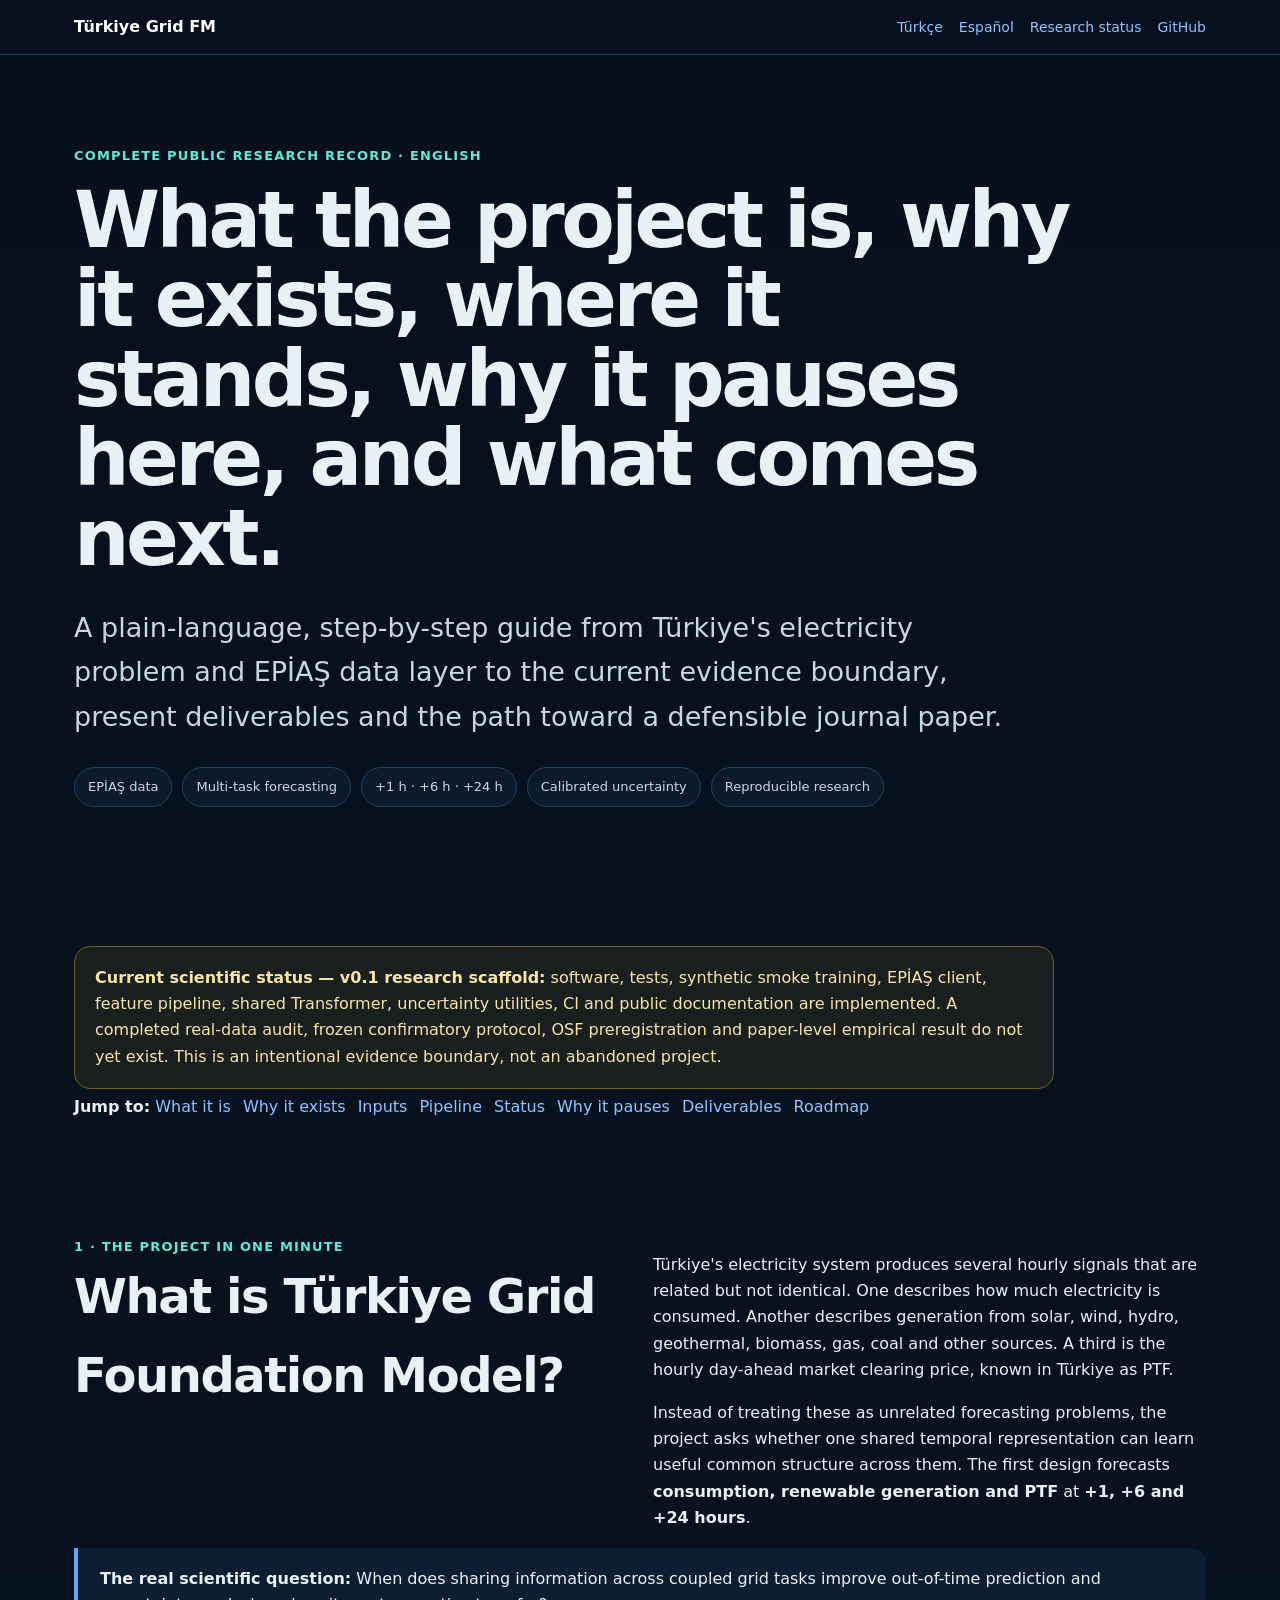
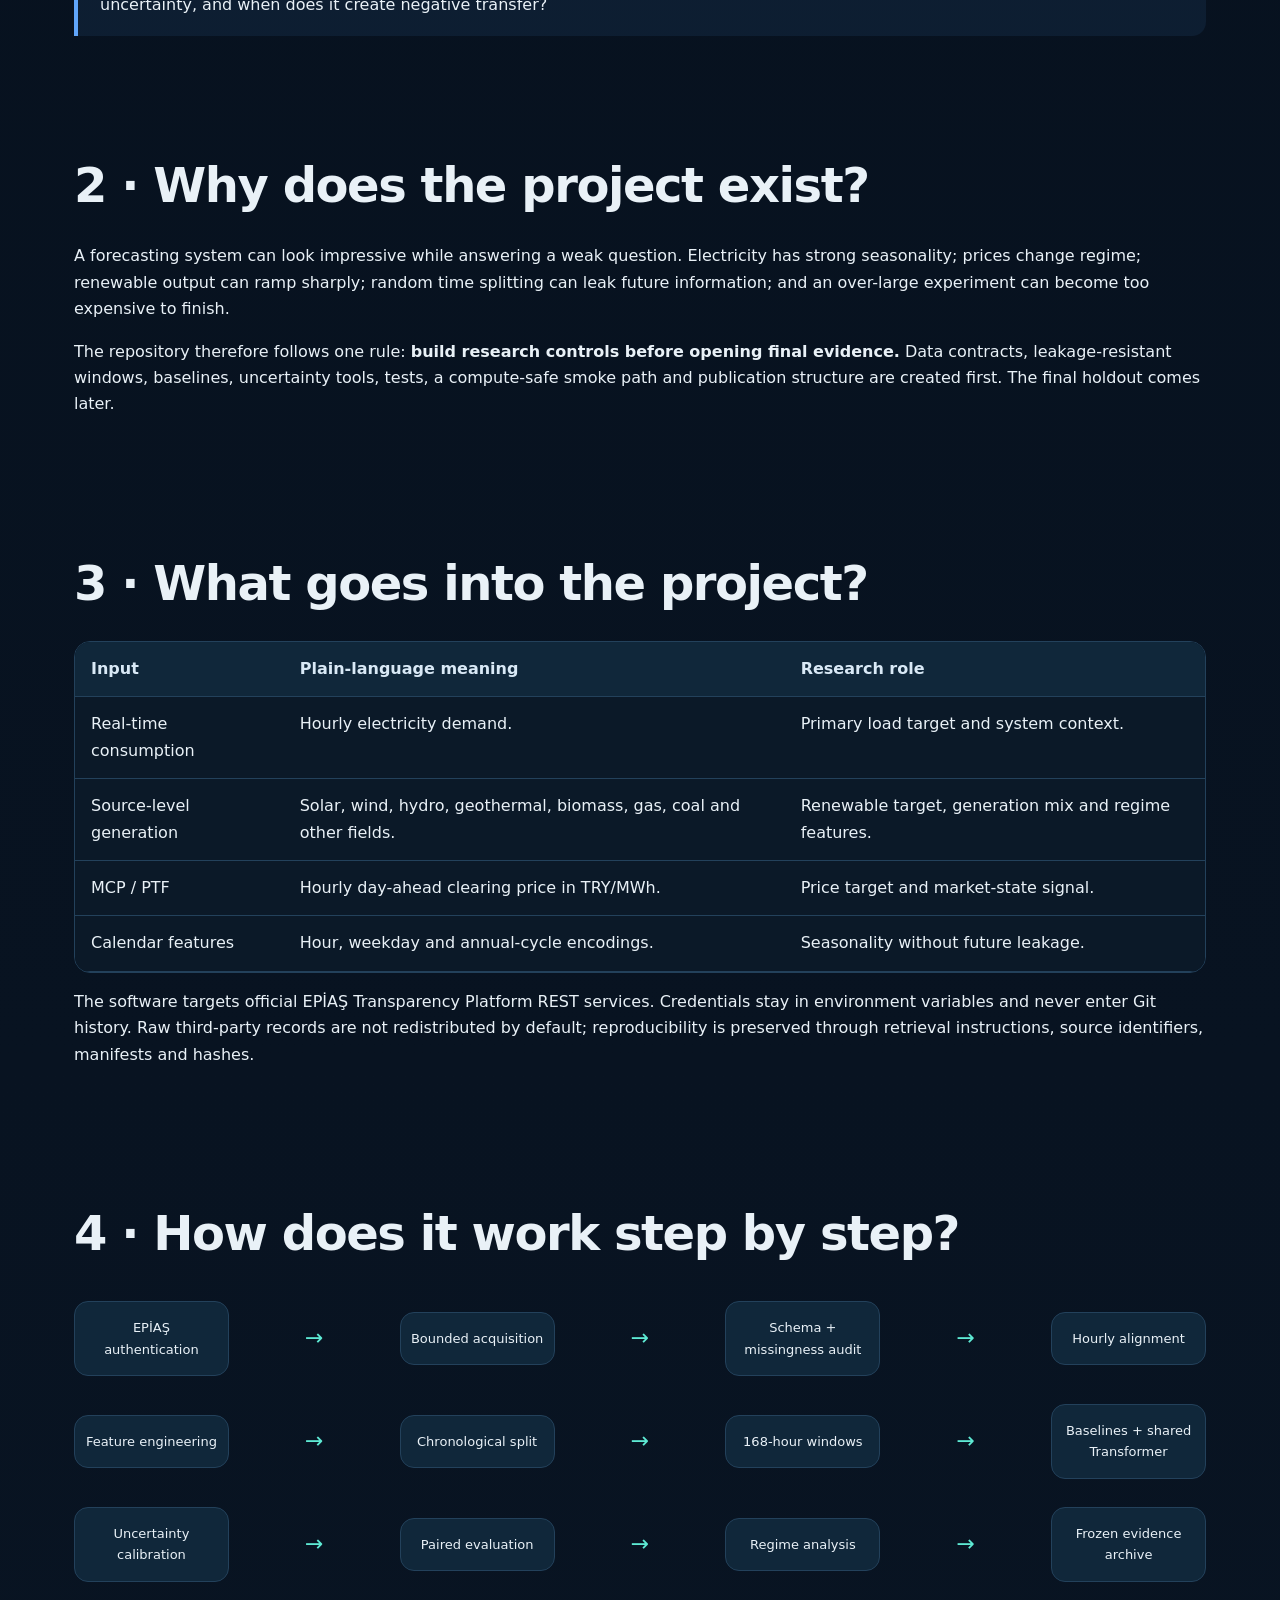
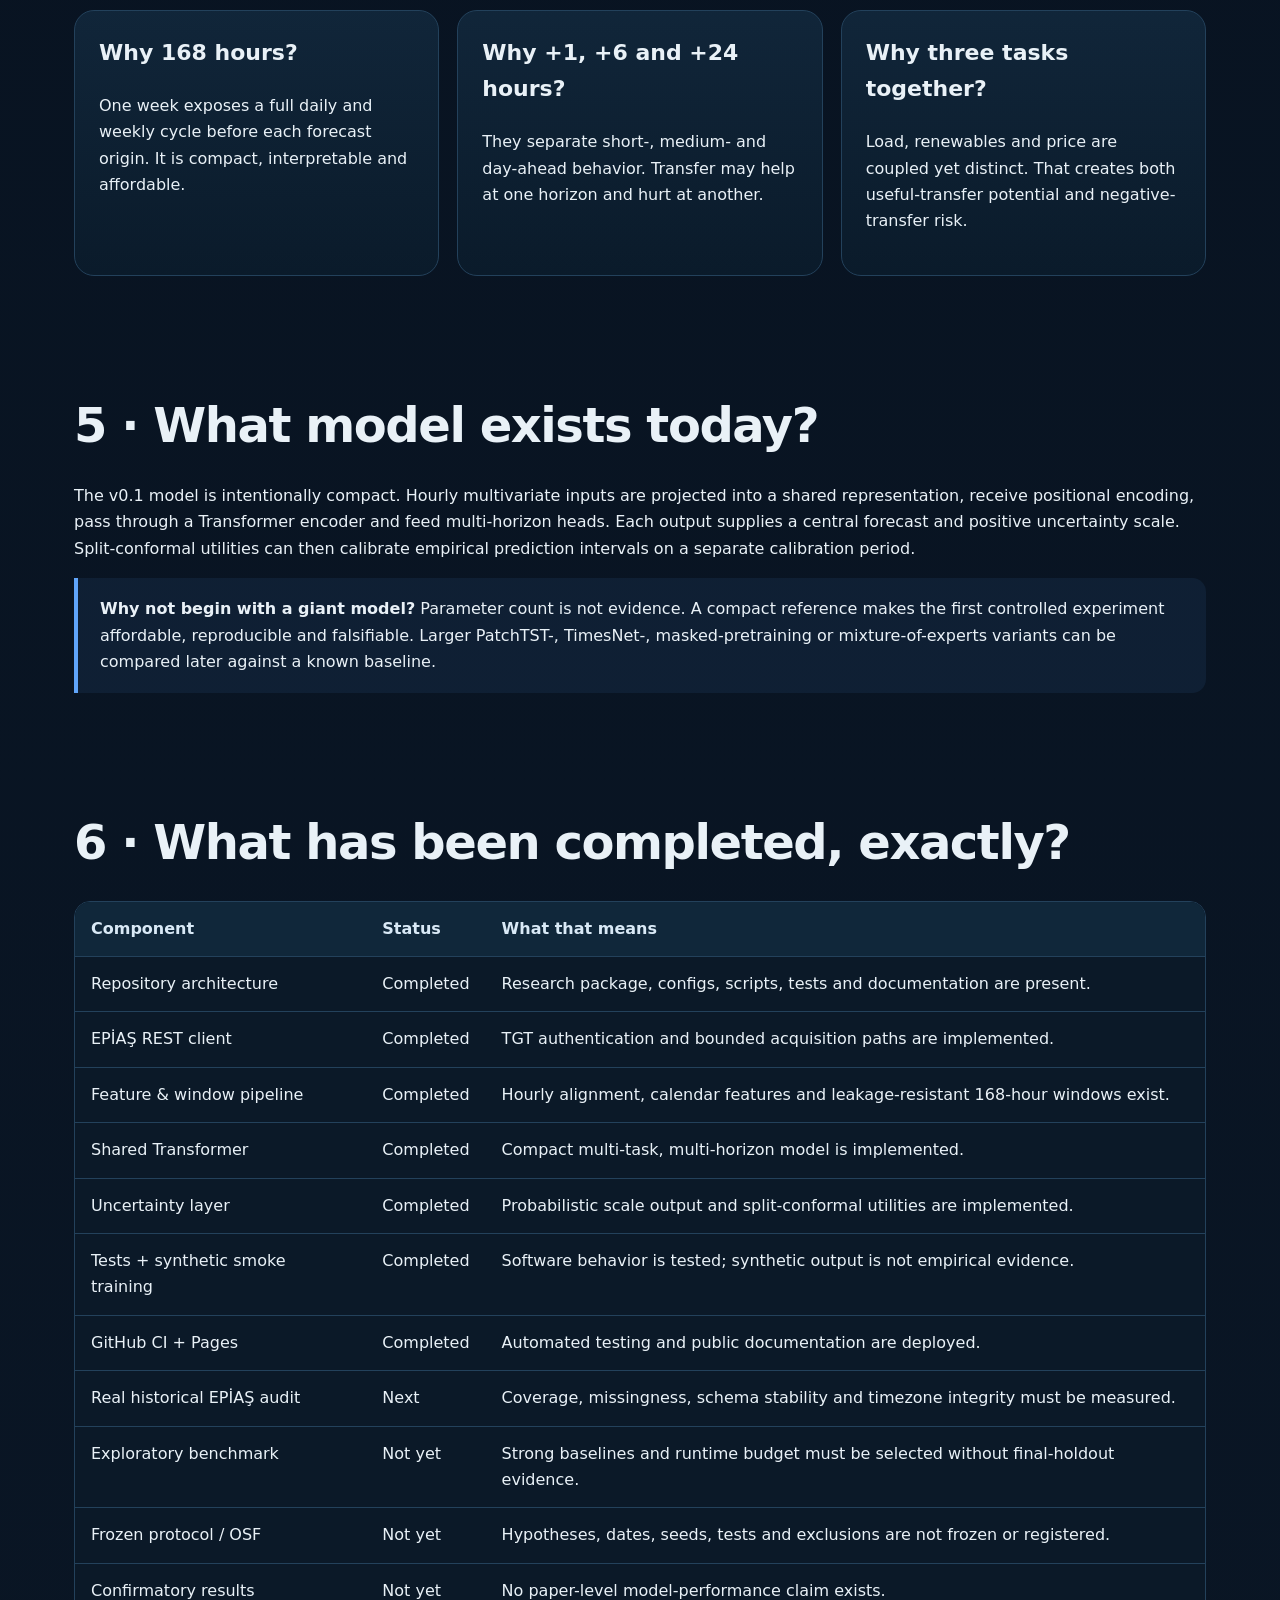
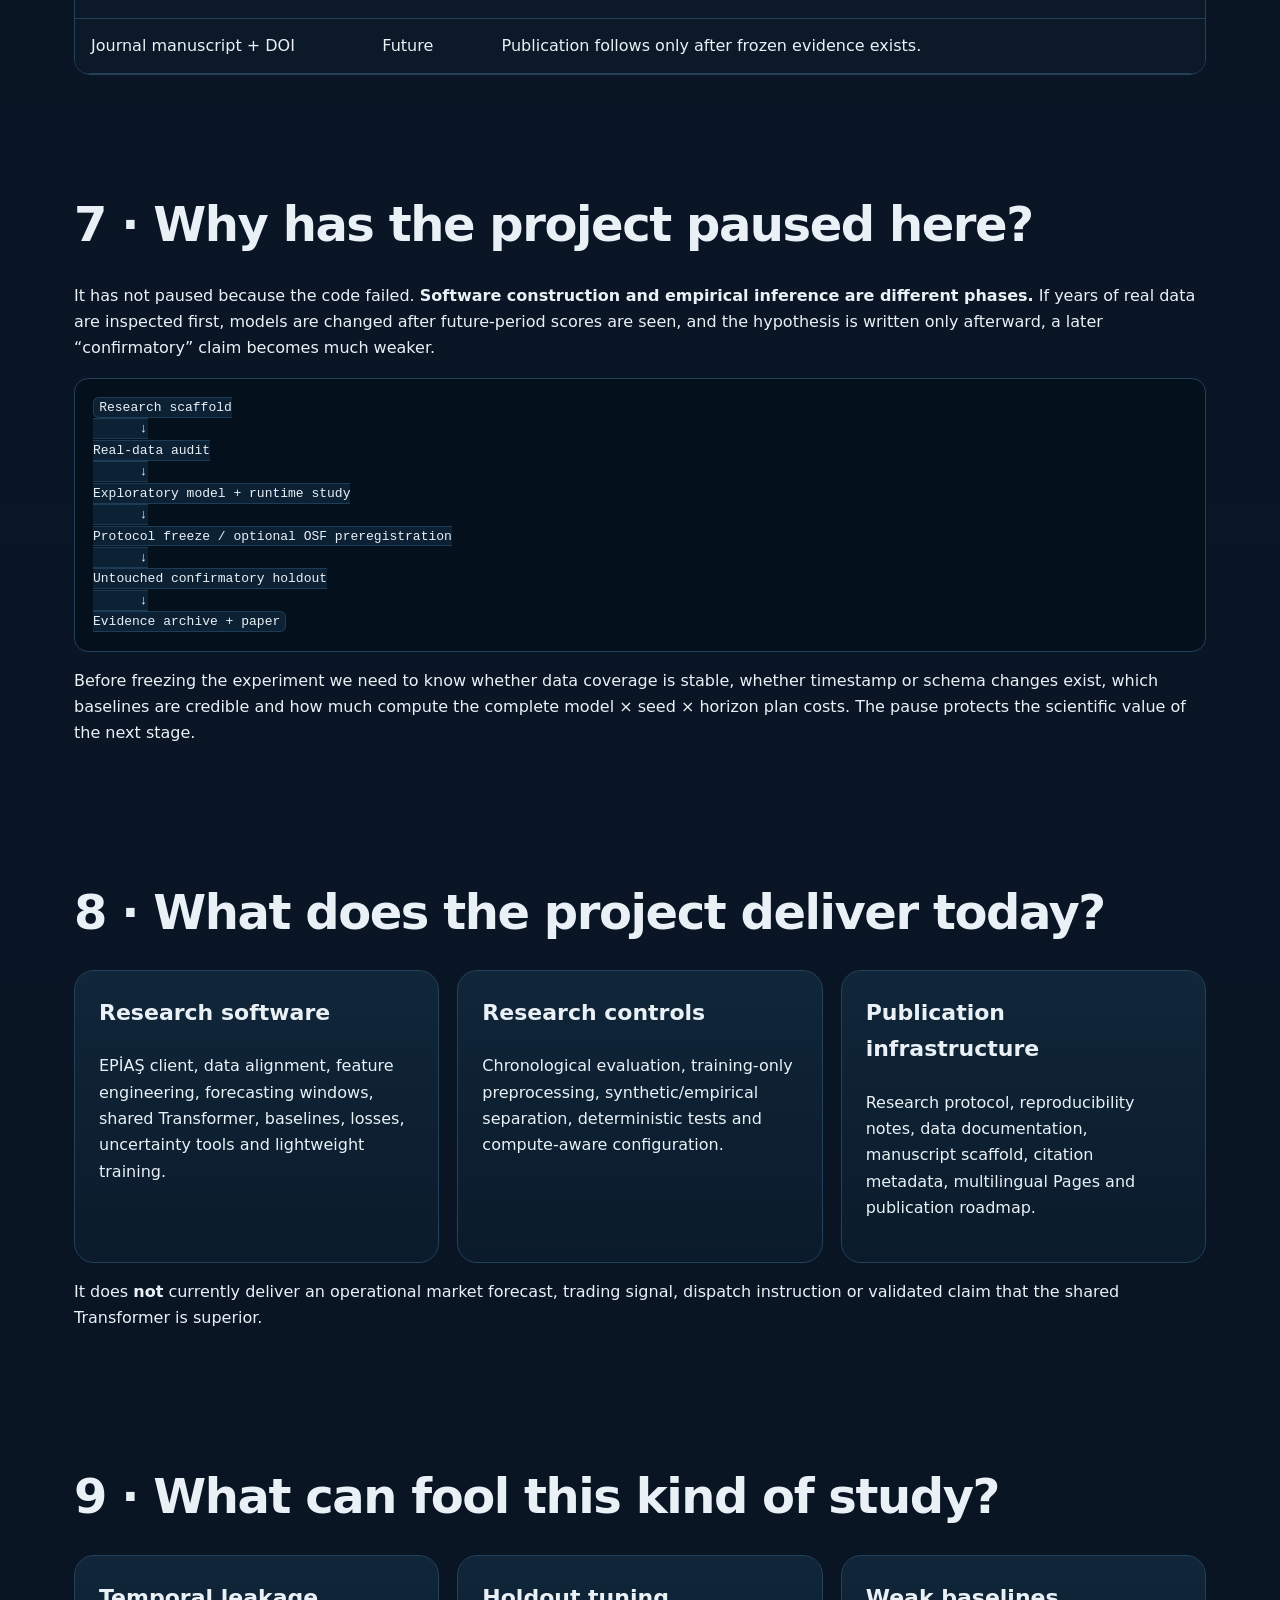
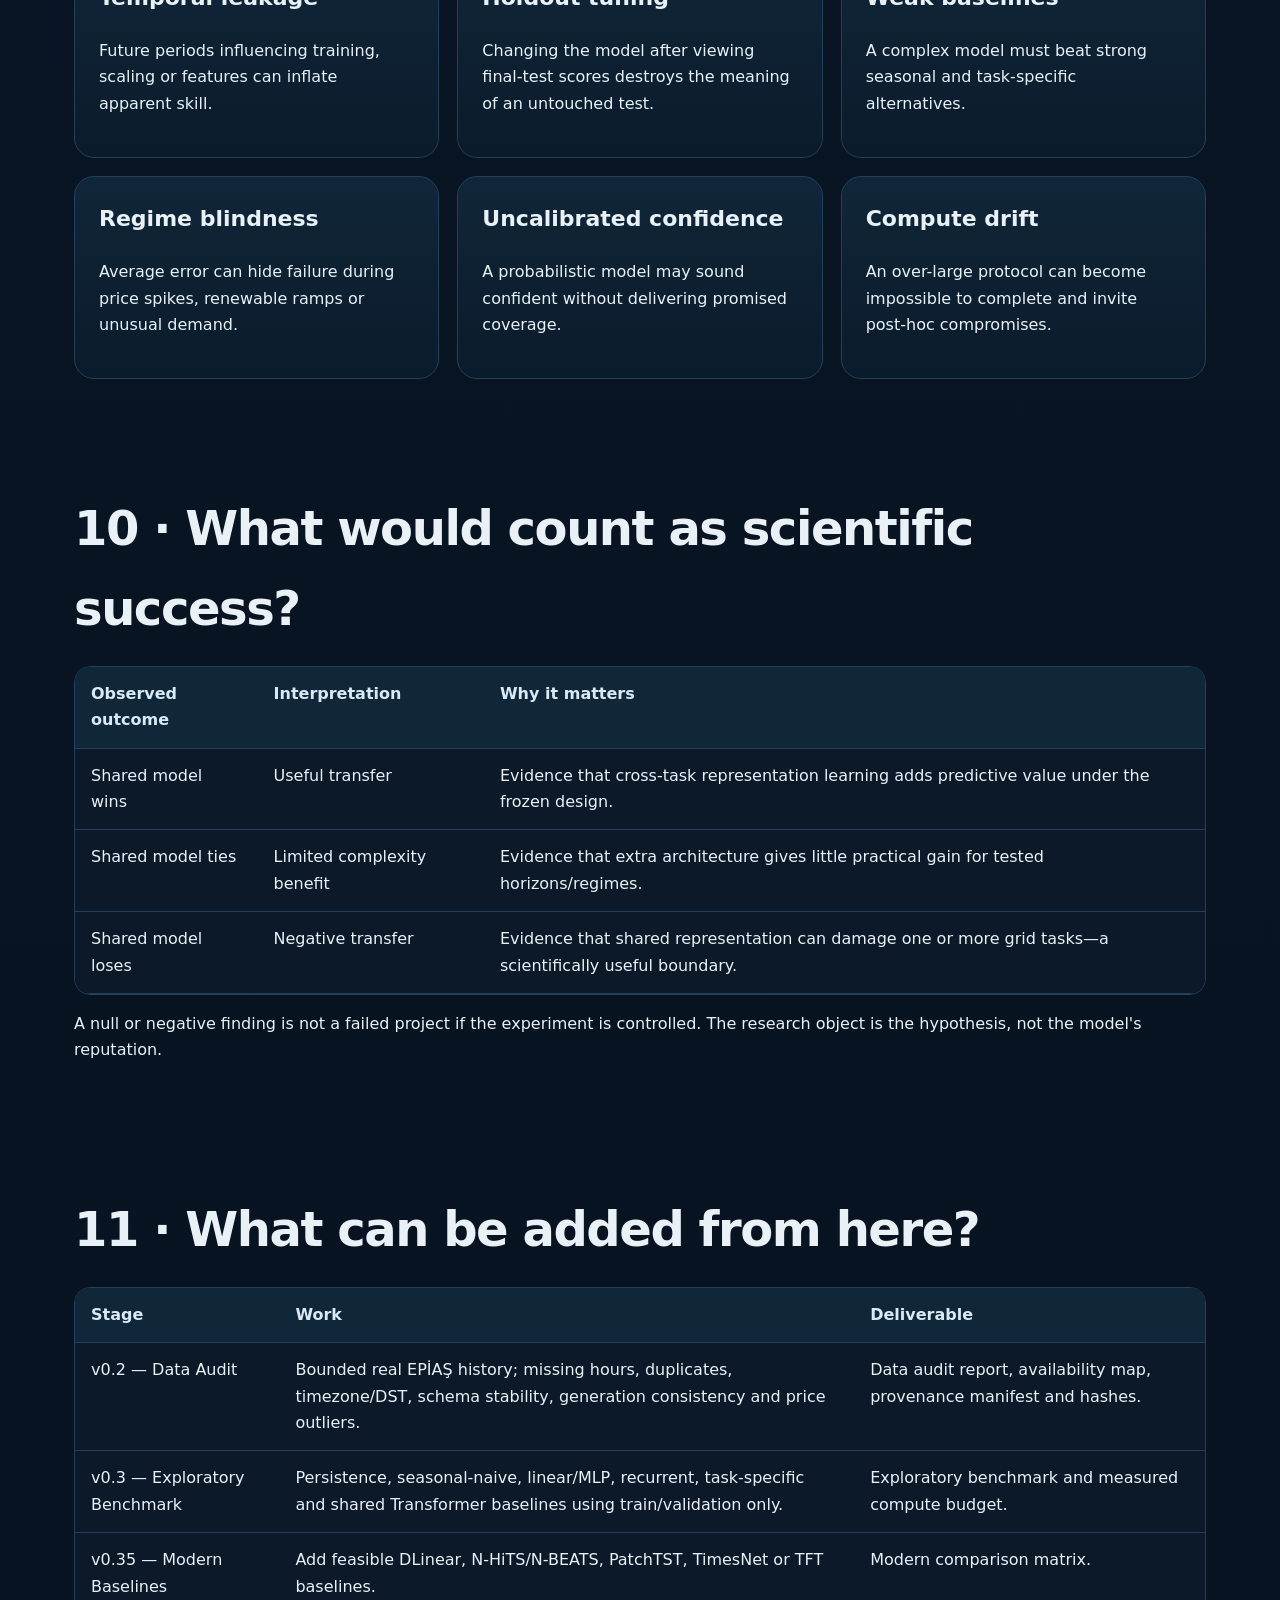
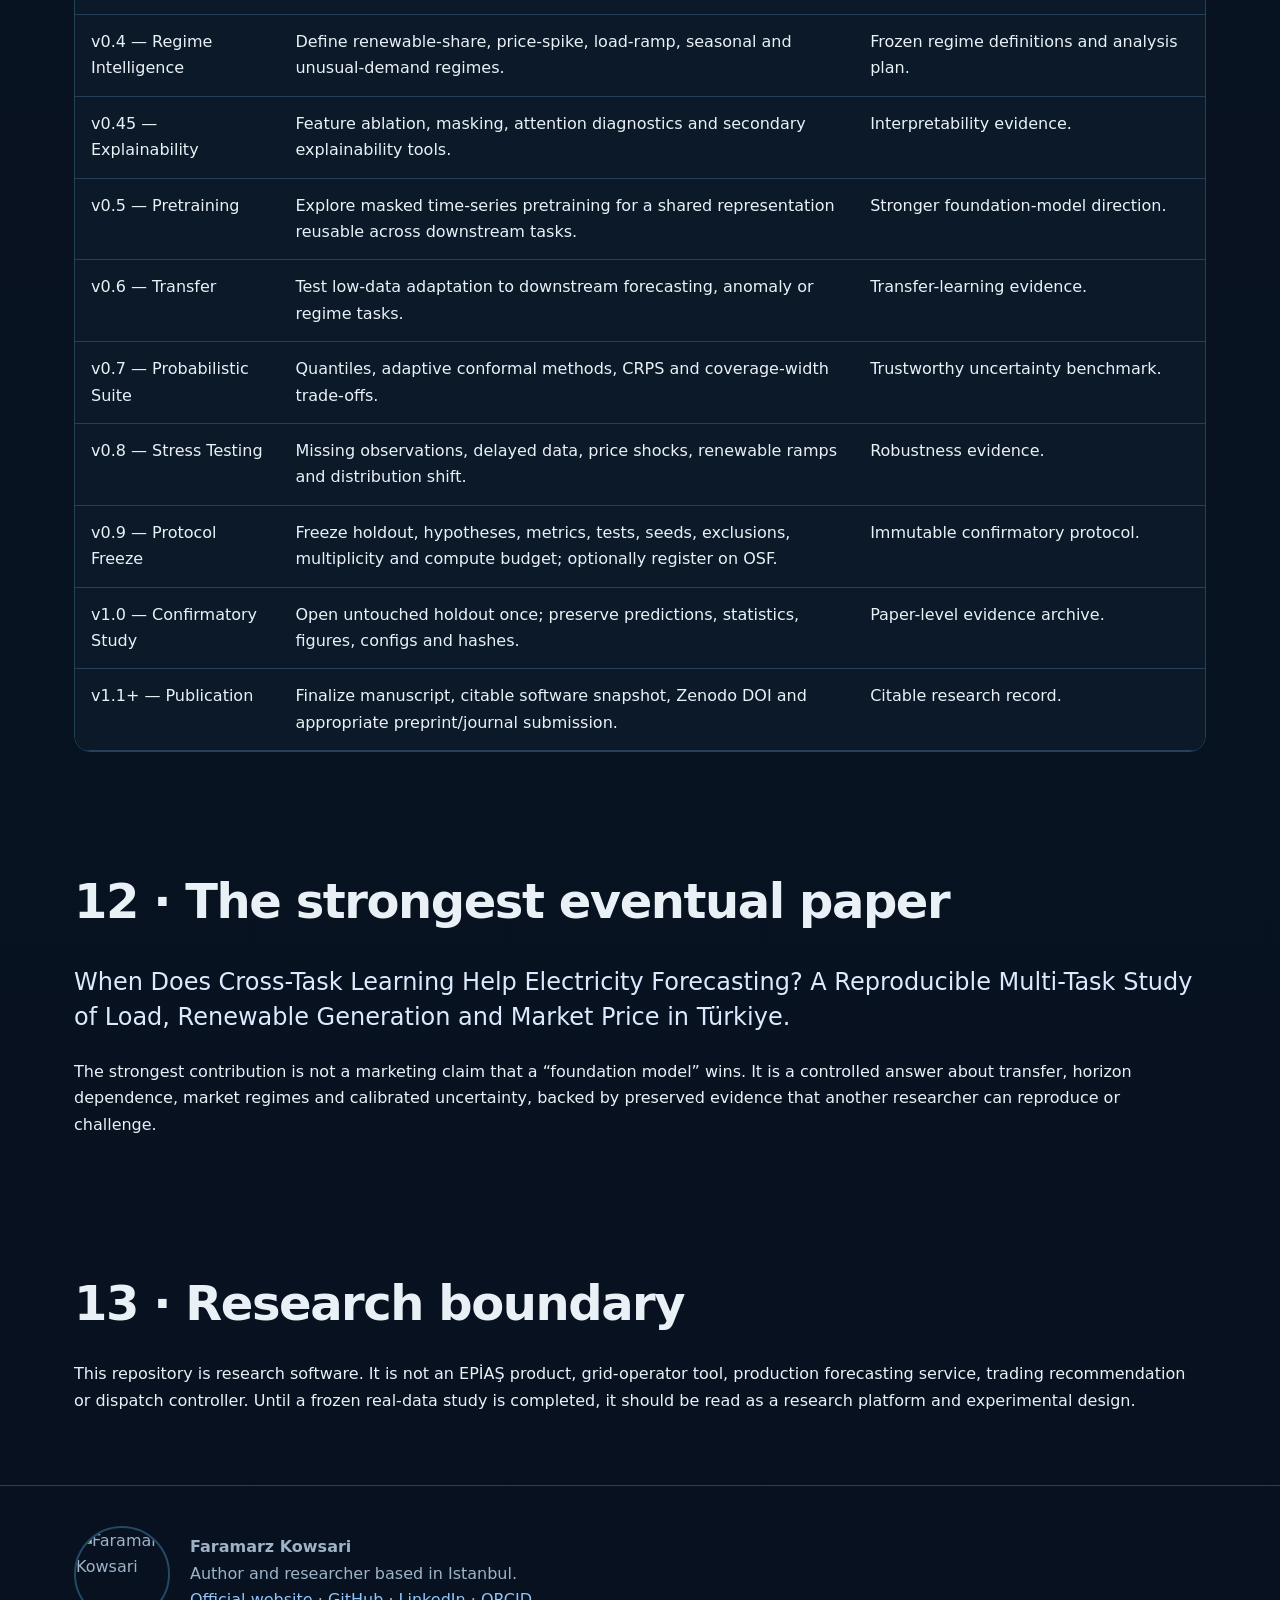
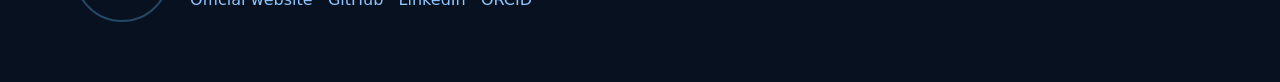
==== docs/en/index.html @ 6972b611 "docs: publish multilingual research record and SEO indexes" ====
<!doctype html><html lang="en"><head><meta charset="utf-8"><meta name="viewport" content="width=device-width,initial-scale=1">
<title>Türkiye Grid Foundation Model — Complete Research Guide</title><meta name="description" content="Step-by-step guide to Türkiye Grid Foundation Model: purpose, EPİAŞ data, architecture, completed work, evidence boundary, current deliverables and roadmap to a confirmatory paper.">
<link rel="canonical" href="https://faramarzkowsari.github.io/turkiye-grid-foundation-model/en/"><link rel="alternate" hreflang="en" href="https://faramarzkowsari.github.io/turkiye-grid-foundation-model/en/">
<link rel="alternate" hreflang="tr-TR" href="https://faramarzkowsari.github.io/turkiye-grid-foundation-model/tr/">
<link rel="alternate" hreflang="es-ES" href="https://faramarzkowsari.github.io/turkiye-grid-foundation-model/es/">
<link rel="alternate" hreflang="x-default" href="https://faramarzkowsari.github.io/turkiye-grid-foundation-model/">
<meta property="og:type" content="article"><meta property="og:title" content="Türkiye Grid Foundation Model — Complete Research Guide">
<meta property="og:description" content="Step-by-step guide to Türkiye Grid Foundation Model: purpose, EPİAŞ data, architecture, completed work, evidence boundary, current deliverables and roadmap to a confirmatory paper."><meta property="og:url" content="https://faramarzkowsari.github.io/turkiye-grid-foundation-model/en/">
<meta property="og:image" content="https://faramarzkowsari.github.io/turkiye-grid-foundation-model/assets/social-preview.svg"><meta name="twitter:card" content="summary_large_image">
<link rel="stylesheet" href="../styles.css"><script type="application/ld+json">{"@context": "https://schema.org", "@graph": [{"@type": "TechArticle", "headline": "Türkiye Grid Foundation Model — Complete Research Guide", "description": "Step-by-step guide to Türkiye Grid Foundation Model: purpose, EPİAŞ data, architecture, completed work, evidence boundary, current deliverables and roadmap to a confirmatory paper.", "inLanguage": "en", "url": "https://faramarzkowsari.github.io/turkiye-grid-foundation-model/en/", "author": {"@type": "Person", "name": "Faramarz Kowsari", "url": "https://faramarzkowsari.github.io", "sameAs": ["https://github.com/FaramarzKowsari", "https://www.linkedin.com/in/faramarzkowsari", "https://orcid.org/0000-0003-1692-0453"]}}, {"@type": "SoftwareSourceCode", "name": "Türkiye Grid Foundation Model", "codeRepository": "https://github.com/FaramarzKowsari/turkiye-grid-foundation-model", "programmingLanguage": "Python", "license": "https://opensource.org/license/mit", "applicationCategory": "AI Research Software"}]}</script>
<style>.toc a{display:inline-block;margin:5px 12px 5px 0}</style></head><body>
<nav class="nav"><div class="wrap"><a class="brand" href="../index.html">Türkiye Grid FM</a><div class="links"><a href="../tr/">Türkçe</a><a href="../es/">Español</a><a href="../results.html">Research status</a><a href="https://github.com/FaramarzKowsari/turkiye-grid-foundation-model">GitHub</a></div></div></nav>
<header class="hero"><div class="wrap"><div class="eyebrow">Complete public research record · English</div><h1>What the project is, why it exists, where it stands, why it pauses here, and what comes next.</h1>
<p class="lead">A plain-language, step-by-step guide from Türkiye's electricity problem and EPİAŞ data layer to the current evidence boundary, present deliverables and the path toward a defensible journal paper.</p>
<div class="chips"><span class="chip">EPİAŞ data</span><span class="chip">Multi-task forecasting</span><span class="chip">+1 h · +6 h · +24 h</span><span class="chip">Calibrated uncertainty</span><span class="chip">Reproducible research</span></div></div></header>
<main>
<section class="section"><div class="wrap"><div class="status"><strong>Current scientific status — v0.1 research scaffold:</strong> software, tests, synthetic smoke training, EPİAŞ client, feature pipeline, shared Transformer, uncertainty utilities, CI and public documentation are implemented. A completed real-data audit, frozen confirmatory protocol, OSF preregistration and paper-level empirical result do not yet exist. This is an intentional evidence boundary, not an abandoned project.</div>
<div class="toc"><strong>Jump to:</strong> <a href="#what">What it is</a><a href="#why">Why it exists</a><a href="#inputs">Inputs</a><a href="#pipeline">Pipeline</a><a href="#status">Status</a><a href="#pause">Why it pauses</a><a href="#deliver">Deliverables</a><a href="#future">Roadmap</a></div></div></section>

<section id="what" class="section"><div class="wrap"><div class="two"><div><div class="eyebrow">1 · The project in one minute</div><h2>What is Türkiye Grid Foundation Model?</h2></div><div>
<p>Türkiye's electricity system produces several hourly signals that are related but not identical. One describes how much electricity is consumed. Another describes generation from solar, wind, hydro, geothermal, biomass, gas, coal and other sources. A third is the hourly day-ahead market clearing price, known in Türkiye as PTF.</p>
<p>Instead of treating these as unrelated forecasting problems, the project asks whether one shared temporal representation can learn useful common structure across them. The first design forecasts <strong>consumption, renewable generation and PTF</strong> at <strong>+1, +6 and +24 hours</strong>.</p></div></div>
<div class="callout"><strong>The real scientific question:</strong> When does sharing information across coupled grid tasks improve out-of-time prediction and uncertainty, and when does it create negative transfer?</div></div></section>

<section id="why" class="section"><div class="wrap"><h2>2 · Why does the project exist?</h2>
<p>A forecasting system can look impressive while answering a weak question. Electricity has strong seasonality; prices change regime; renewable output can ramp sharply; random time splitting can leak future information; and an over-large experiment can become too expensive to finish.</p>
<p>The repository therefore follows one rule: <strong>build research controls before opening final evidence.</strong> Data contracts, leakage-resistant windows, baselines, uncertainty tools, tests, a compute-safe smoke path and publication structure are created first. The final holdout comes later.</p></div></section>

<section id="inputs" class="section"><div class="wrap"><h2>3 · What goes into the project?</h2>
<div class="table-wrap"><table><thead><tr><th>Input</th><th>Plain-language meaning</th><th>Research role</th></tr></thead><tbody><tr><td>Real-time consumption</td><td>Hourly electricity demand.</td><td>Primary load target and system context.</td></tr><tr><td>Source-level generation</td><td>Solar, wind, hydro, geothermal, biomass, gas, coal and other fields.</td><td>Renewable target, generation mix and regime features.</td></tr><tr><td>MCP / PTF</td><td>Hourly day-ahead clearing price in TRY/MWh.</td><td>Price target and market-state signal.</td></tr><tr><td>Calendar features</td><td>Hour, weekday and annual-cycle encodings.</td><td>Seasonality without future leakage.</td></tr></tbody></table></div>
<p>The software targets official EPİAŞ Transparency Platform REST services. Credentials stay in environment variables and never enter Git history. Raw third-party records are not redistributed by default; reproducibility is preserved through retrieval instructions, source identifiers, manifests and hashes.</p></div></section>

<section id="pipeline" class="section"><div class="wrap"><h2>4 · How does it work step by step?</h2>
<div class="flow"><div class="node">EPİAŞ authentication</div><div class="arrow">→</div><div class="node">Bounded acquisition</div><div class="arrow">→</div><div class="node">Schema + missingness audit</div><div class="arrow">→</div><div class="node">Hourly alignment</div></div>
<div class="flow"><div class="node">Feature engineering</div><div class="arrow">→</div><div class="node">Chronological split</div><div class="arrow">→</div><div class="node">168-hour windows</div><div class="arrow">→</div><div class="node">Baselines + shared Transformer</div></div>
<div class="flow"><div class="node">Uncertainty calibration</div><div class="arrow">→</div><div class="node">Paired evaluation</div><div class="arrow">→</div><div class="node">Regime analysis</div><div class="arrow">→</div><div class="node">Frozen evidence archive</div></div>
<div class="grid"><div class="card"><h3>Why 168 hours?</h3><p>One week exposes a full daily and weekly cycle before each forecast origin. It is compact, interpretable and affordable.</p></div><div class="card"><h3>Why +1, +6 and +24 hours?</h3><p>They separate short-, medium- and day-ahead behavior. Transfer may help at one horizon and hurt at another.</p></div><div class="card"><h3>Why three tasks together?</h3><p>Load, renewables and price are coupled yet distinct. That creates both useful-transfer potential and negative-transfer risk.</p></div></div></div></section>

<section class="section"><div class="wrap"><h2>5 · What model exists today?</h2>
<p>The v0.1 model is intentionally compact. Hourly multivariate inputs are projected into a shared representation, receive positional encoding, pass through a Transformer encoder and feed multi-horizon heads. Each output supplies a central forecast and positive uncertainty scale. Split-conformal utilities can then calibrate empirical prediction intervals on a separate calibration period.</p>
<div class="callout"><strong>Why not begin with a giant model?</strong> Parameter count is not evidence. A compact reference makes the first controlled experiment affordable, reproducible and falsifiable. Larger PatchTST-, TimesNet-, masked-pretraining or mixture-of-experts variants can be compared later against a known baseline.</div></div></section>

<section id="status" class="section"><div class="wrap"><h2>6 · What has been completed, exactly?</h2><div class="table-wrap"><table><thead><tr><th>Component</th><th>Status</th><th>What that means</th></tr></thead><tbody><tr><td>Repository architecture</td><td>Completed</td><td>Research package, configs, scripts, tests and documentation are present.</td></tr><tr><td>EPİAŞ REST client</td><td>Completed</td><td>TGT authentication and bounded acquisition paths are implemented.</td></tr><tr><td>Feature & window pipeline</td><td>Completed</td><td>Hourly alignment, calendar features and leakage-resistant 168-hour windows exist.</td></tr><tr><td>Shared Transformer</td><td>Completed</td><td>Compact multi-task, multi-horizon model is implemented.</td></tr><tr><td>Uncertainty layer</td><td>Completed</td><td>Probabilistic scale output and split-conformal utilities are implemented.</td></tr><tr><td>Tests + synthetic smoke training</td><td>Completed</td><td>Software behavior is tested; synthetic output is not empirical evidence.</td></tr><tr><td>GitHub CI + Pages</td><td>Completed</td><td>Automated testing and public documentation are deployed.</td></tr><tr><td>Real historical EPİAŞ audit</td><td>Next</td><td>Coverage, missingness, schema stability and timezone integrity must be measured.</td></tr><tr><td>Exploratory benchmark</td><td>Not yet</td><td>Strong baselines and runtime budget must be selected without final-holdout evidence.</td></tr><tr><td>Frozen protocol / OSF</td><td>Not yet</td><td>Hypotheses, dates, seeds, tests and exclusions are not frozen or registered.</td></tr><tr><td>Confirmatory results</td><td>Not yet</td><td>No paper-level model-performance claim exists.</td></tr><tr><td>Journal manuscript + DOI</td><td>Future</td><td>Publication follows only after frozen evidence exists.</td></tr></tbody></table></div></div></section>

<section id="pause" class="section"><div class="wrap"><h2>7 · Why has the project paused here?</h2>
<p>It has not paused because the code failed. <strong>Software construction and empirical inference are different phases.</strong> If years of real data are inspected first, models are changed after future-period scores are seen, and the hypothesis is written only afterward, a later “confirmatory” claim becomes much weaker.</p>
<pre><code>Research scaffold
      ↓
Real-data audit
      ↓
Exploratory model + runtime study
      ↓
Protocol freeze / optional OSF preregistration
      ↓
Untouched confirmatory holdout
      ↓
Evidence archive + paper</code></pre>
<p>Before freezing the experiment we need to know whether data coverage is stable, whether timestamp or schema changes exist, which baselines are credible and how much compute the complete model × seed × horizon plan costs. The pause protects the scientific value of the next stage.</p></div></section>

<section id="deliver" class="section"><div class="wrap"><h2>8 · What does the project deliver today?</h2>
<div class="grid"><div class="card"><h3>Research software</h3><p>EPİAŞ client, data alignment, feature engineering, forecasting windows, shared Transformer, baselines, losses, uncertainty tools and lightweight training.</p></div><div class="card"><h3>Research controls</h3><p>Chronological evaluation, training-only preprocessing, synthetic/empirical separation, deterministic tests and compute-aware configuration.</p></div><div class="card"><h3>Publication infrastructure</h3><p>Research protocol, reproducibility notes, data documentation, manuscript scaffold, citation metadata, multilingual Pages and publication roadmap.</p></div></div>
<p>It does <strong>not</strong> currently deliver an operational market forecast, trading signal, dispatch instruction or validated claim that the shared Transformer is superior.</p></div></section>

<section class="section"><div class="wrap"><h2>9 · What can fool this kind of study?</h2><div class="grid"><div class="card"><h3>Temporal leakage</h3><p>Future periods influencing training, scaling or features can inflate apparent skill.</p></div><div class="card"><h3>Holdout tuning</h3><p>Changing the model after viewing final-test scores destroys the meaning of an untouched test.</p></div><div class="card"><h3>Weak baselines</h3><p>A complex model must beat strong seasonal and task-specific alternatives.</p></div><div class="card"><h3>Regime blindness</h3><p>Average error can hide failure during price spikes, renewable ramps or unusual demand.</p></div><div class="card"><h3>Uncalibrated confidence</h3><p>A probabilistic model may sound confident without delivering promised coverage.</p></div><div class="card"><h3>Compute drift</h3><p>An over-large protocol can become impossible to complete and invite post-hoc compromises.</p></div></div></div></section>

<section class="section"><div class="wrap"><h2>10 · What would count as scientific success?</h2><div class="table-wrap"><table><thead><tr><th>Observed outcome</th><th>Interpretation</th><th>Why it matters</th></tr></thead><tbody><tr><td>Shared model wins</td><td>Useful transfer</td><td>Evidence that cross-task representation learning adds predictive value under the frozen design.</td></tr><tr><td>Shared model ties</td><td>Limited complexity benefit</td><td>Evidence that extra architecture gives little practical gain for tested horizons/regimes.</td></tr><tr><td>Shared model loses</td><td>Negative transfer</td><td>Evidence that shared representation can damage one or more grid tasks—a scientifically useful boundary.</td></tr></tbody></table></div>
<p>A null or negative finding is not a failed project if the experiment is controlled. The research object is the hypothesis, not the model's reputation.</p></div></section>

<section id="future" class="section"><div class="wrap"><h2>11 · What can be added from here?</h2><div class="table-wrap"><table><thead><tr><th>Stage</th><th>Work</th><th>Deliverable</th></tr></thead><tbody><tr><td>v0.2 — Data Audit</td><td>Bounded real EPİAŞ history; missing hours, duplicates, timezone/DST, schema stability, generation consistency and price outliers.</td><td>Data audit report, availability map, provenance manifest and hashes.</td></tr><tr><td>v0.3 — Exploratory Benchmark</td><td>Persistence, seasonal-naive, linear/MLP, recurrent, task-specific and shared Transformer baselines using train/validation only.</td><td>Exploratory benchmark and measured compute budget.</td></tr><tr><td>v0.35 — Modern Baselines</td><td>Add feasible DLinear, N-HiTS/N-BEATS, PatchTST, TimesNet or TFT baselines.</td><td>Modern comparison matrix.</td></tr><tr><td>v0.4 — Regime Intelligence</td><td>Define renewable-share, price-spike, load-ramp, seasonal and unusual-demand regimes.</td><td>Frozen regime definitions and analysis plan.</td></tr><tr><td>v0.45 — Explainability</td><td>Feature ablation, masking, attention diagnostics and secondary explainability tools.</td><td>Interpretability evidence.</td></tr><tr><td>v0.5 — Pretraining</td><td>Explore masked time-series pretraining for a shared representation reusable across downstream tasks.</td><td>Stronger foundation-model direction.</td></tr><tr><td>v0.6 — Transfer</td><td>Test low-data adaptation to downstream forecasting, anomaly or regime tasks.</td><td>Transfer-learning evidence.</td></tr><tr><td>v0.7 — Probabilistic Suite</td><td>Quantiles, adaptive conformal methods, CRPS and coverage-width trade-offs.</td><td>Trustworthy uncertainty benchmark.</td></tr><tr><td>v0.8 — Stress Testing</td><td>Missing observations, delayed data, price shocks, renewable ramps and distribution shift.</td><td>Robustness evidence.</td></tr><tr><td>v0.9 — Protocol Freeze</td><td>Freeze holdout, hypotheses, metrics, tests, seeds, exclusions, multiplicity and compute budget; optionally register on OSF.</td><td>Immutable confirmatory protocol.</td></tr><tr><td>v1.0 — Confirmatory Study</td><td>Open untouched holdout once; preserve predictions, statistics, figures, configs and hashes.</td><td>Paper-level evidence archive.</td></tr><tr><td>v1.1+ — Publication</td><td>Finalize manuscript, citable software snapshot, Zenodo DOI and appropriate preprint/journal submission.</td><td>Citable research record.</td></tr></tbody></table></div></div></section>

<section class="section"><div class="wrap"><h2>12 · The strongest eventual paper</h2>
<p class="researchq">When Does Cross-Task Learning Help Electricity Forecasting? A Reproducible Multi-Task Study of Load, Renewable Generation and Market Price in Türkiye.</p>
<p>The strongest contribution is not a marketing claim that a “foundation model” wins. It is a controlled answer about transfer, horizon dependence, market regimes and calibrated uncertainty, backed by preserved evidence that another researcher can reproduce or challenge.</p></div></section>

<section class="section"><div class="wrap"><h2>13 · Research boundary</h2><p>This repository is research software. It is not an EPİAŞ product, grid-operator tool, production forecasting service, trading recommendation or dispatch controller. Until a frozen real-data study is completed, it should be read as a research platform and experimental design.</p></div></section>
</main>
<footer class="footer"><div class="wrap"><div class="author"><img src="https://avatars.githubusercontent.com/u/105053743?v=4&s=192" alt="Faramarz Kowsari"><div><strong>Faramarz Kowsari</strong><br><span>Author and researcher based in Istanbul.</span><br><a href="https://FaramarzKowsari.github.io">Official website</a> · <a href="https://github.com/FaramarzKowsari">GitHub</a> · <a href="https://www.linkedin.com/in/faramarzkowsari">LinkedIn</a> · <a href="https://orcid.org/0000-0003-1692-0453">ORCID</a></div></div></div></footer>
</body></html>
---- docs/styles.css ----
:root{--bg:#07111f;--panel:#0d1b2a;--panel2:#11273b;--text:#e9f1f7;--muted:#9fb3c8;--cyan:#5eead4;--blue:#60a5fa;--amber:#fbbf24;--line:#23415b;--max:1180px}*{box-sizing:border-box}html{scroll-behavior:smooth}body{margin:0;background:linear-gradient(180deg,#06101d 0%,#0a1625 55%,#07111f 100%);color:var(--text);font-family:Inter,ui-sans-serif,system-ui,-apple-system,BlinkMacSystemFont,"Segoe UI",sans-serif;line-height:1.65}a{color:#8ec5ff;text-decoration:none}a:hover{text-decoration:underline}.wrap{max-width:var(--max);margin:auto;padding:0 24px}.nav{position:sticky;top:0;z-index:5;backdrop-filter:blur(12px);background:rgba(7,17,31,.88);border-bottom:1px solid var(--line)}.nav .wrap{display:flex;gap:20px;align-items:center;justify-content:space-between;padding-top:14px;padding-bottom:14px}.brand{font-weight:800;color:#fff}.links{display:flex;flex-wrap:wrap;gap:16px;font-size:14px}.hero{padding:90px 0 56px}.eyebrow{color:var(--cyan);font-weight:800;letter-spacing:.09em;text-transform:uppercase;font-size:13px}.hero h1{font-size:clamp(42px,7vw,78px);line-height:1.02;letter-spacing:-.045em;margin:14px 0 20px;max-width:1000px}.lead{font-size:clamp(19px,2.4vw,27px);color:#c9d7e4;max-width:930px}.chips{display:flex;gap:10px;flex-wrap:wrap;margin:28px 0}.chip{border:1px solid var(--line);background:#0b1b2b;border-radius:999px;padding:8px 13px;font-size:13px;color:#c8d8e8}.status{border:1px solid #735f19;background:rgba(251,191,36,.08);padding:18px 20px;border-radius:16px;color:#f9e6a5;max-width:980px}.grid{display:grid;grid-template-columns:repeat(3,1fr);gap:18px}.card{border:1px solid var(--line);background:linear-gradient(180deg,rgba(17,39,59,.92),rgba(10,27,43,.92));border-radius:20px;padding:24px}.card h3{margin-top:0}.metric{font-size:34px;font-weight:850;color:var(--cyan);display:block}.section{padding:55px 0}.section h2{font-size:clamp(30px,4vw,48px);letter-spacing:-.03em;margin:0 0 18px}.section h3{font-size:22px}.muted{color:var(--muted)}.two{display:grid;grid-template-columns:1fr 1fr;gap:26px}.flow{display:grid;grid-template-columns:repeat(7,1fr);align-items:center;gap:8px;margin:28px 0}.node{background:#10273a;border:1px solid var(--line);border-radius:14px;padding:15px 10px;text-align:center;font-size:13px}.arrow{text-align:center;color:var(--cyan);font-size:22px}.table-wrap{overflow-x:auto;border:1px solid var(--line);border-radius:16px}table{width:100%;border-collapse:collapse;min-width:760px;background:#0b1928}th,td{padding:14px 16px;border-bottom:1px solid var(--line);text-align:left;vertical-align:top}th{background:#10273a;color:#d9e9f6}code{background:#0d2134;border:1px solid #1d3c55;padding:.15em .4em;border-radius:6px}pre{background:#05101d;border:1px solid var(--line);padding:18px;border-radius:14px;overflow:auto}.callout{border-left:4px solid var(--blue);padding:18px 22px;background:rgba(96,165,250,.08);border-radius:0 14px 14px 0}.researchq{font-size:24px;line-height:1.45;color:#dbeafe}.footer{border-top:1px solid var(--line);padding:40px 0 60px;color:var(--muted)}.author{display:flex;gap:20px;align-items:center}.author img{width:96px;height:96px;border-radius:50%;border:2px solid #244966}.lang{padding-top:20px;border-top:1px solid var(--line);margin-top:30px}@media(max-width:850px){.grid,.two{grid-template-columns:1fr}.flow{grid-template-columns:1fr}.arrow{transform:rotate(90deg)}.nav .wrap{align-items:flex-start;flex-direction:column}.hero{padding-top:55px}.links{gap:10px}}
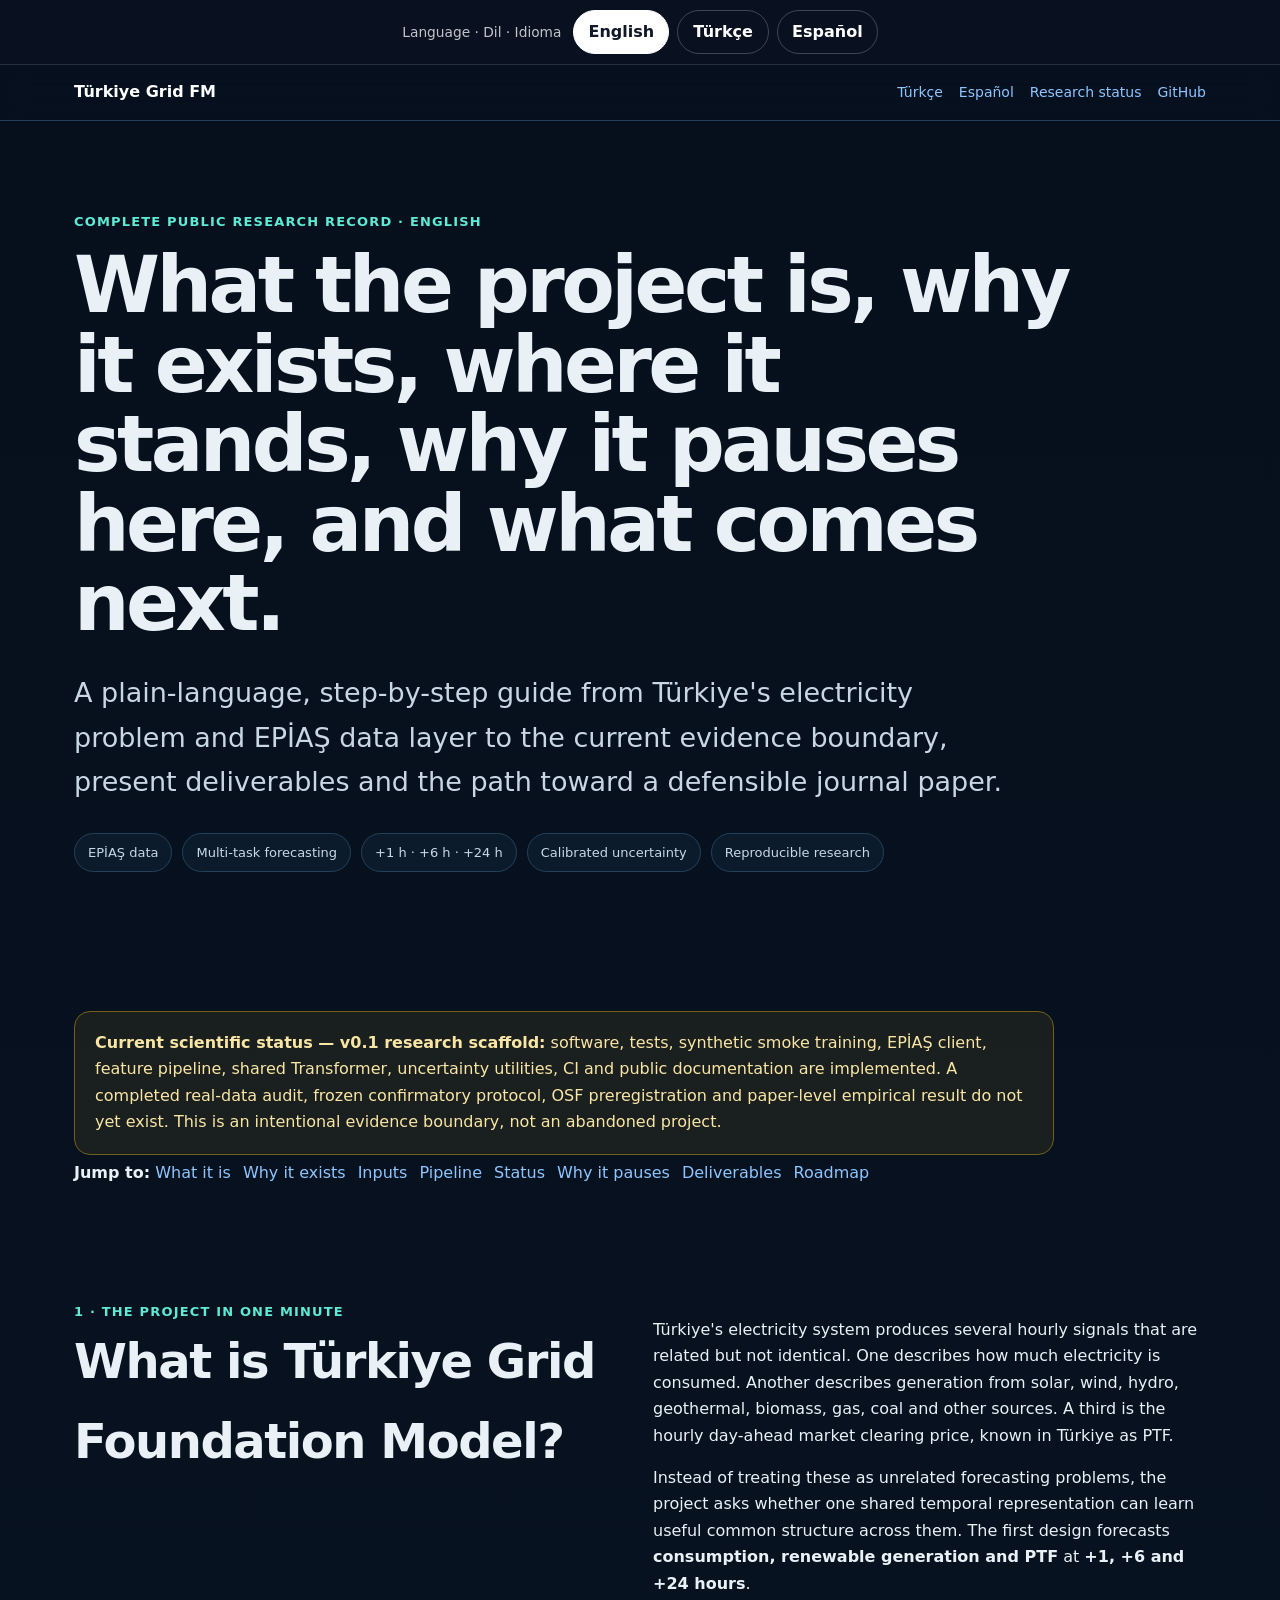
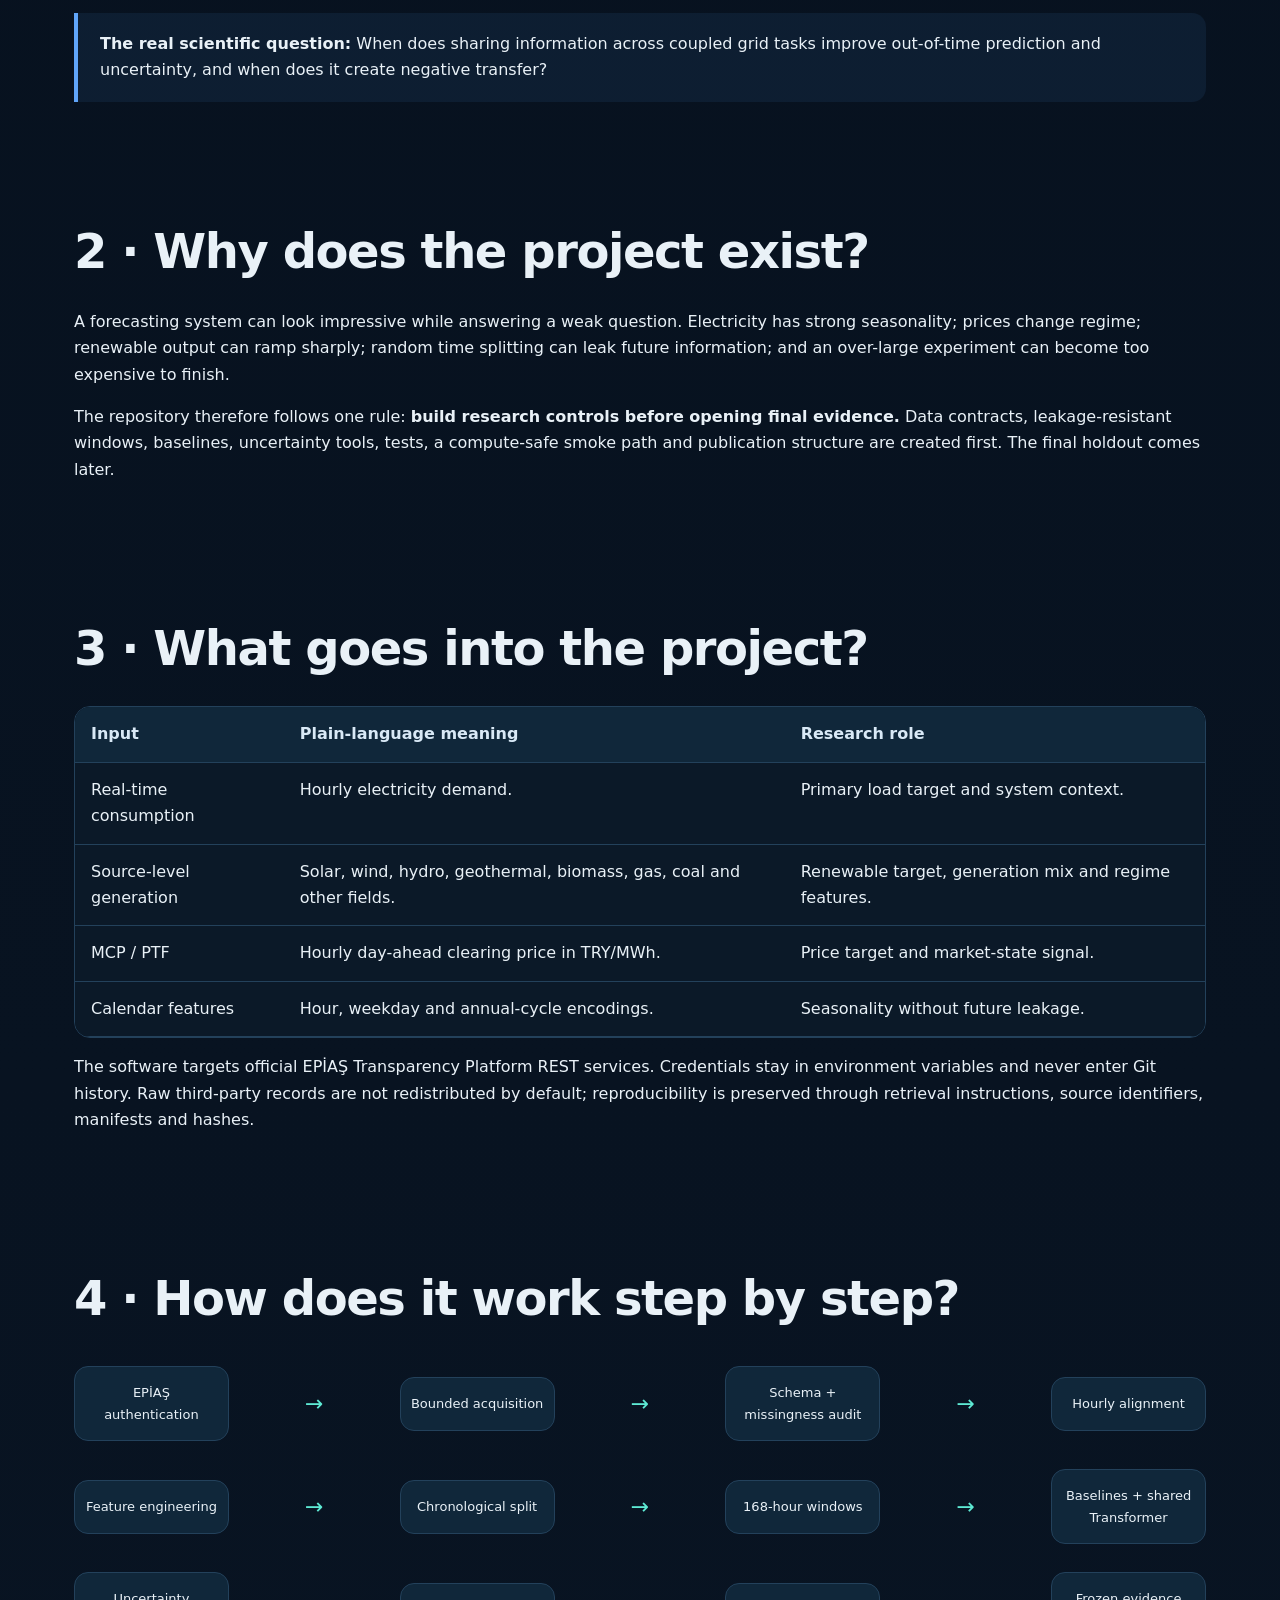
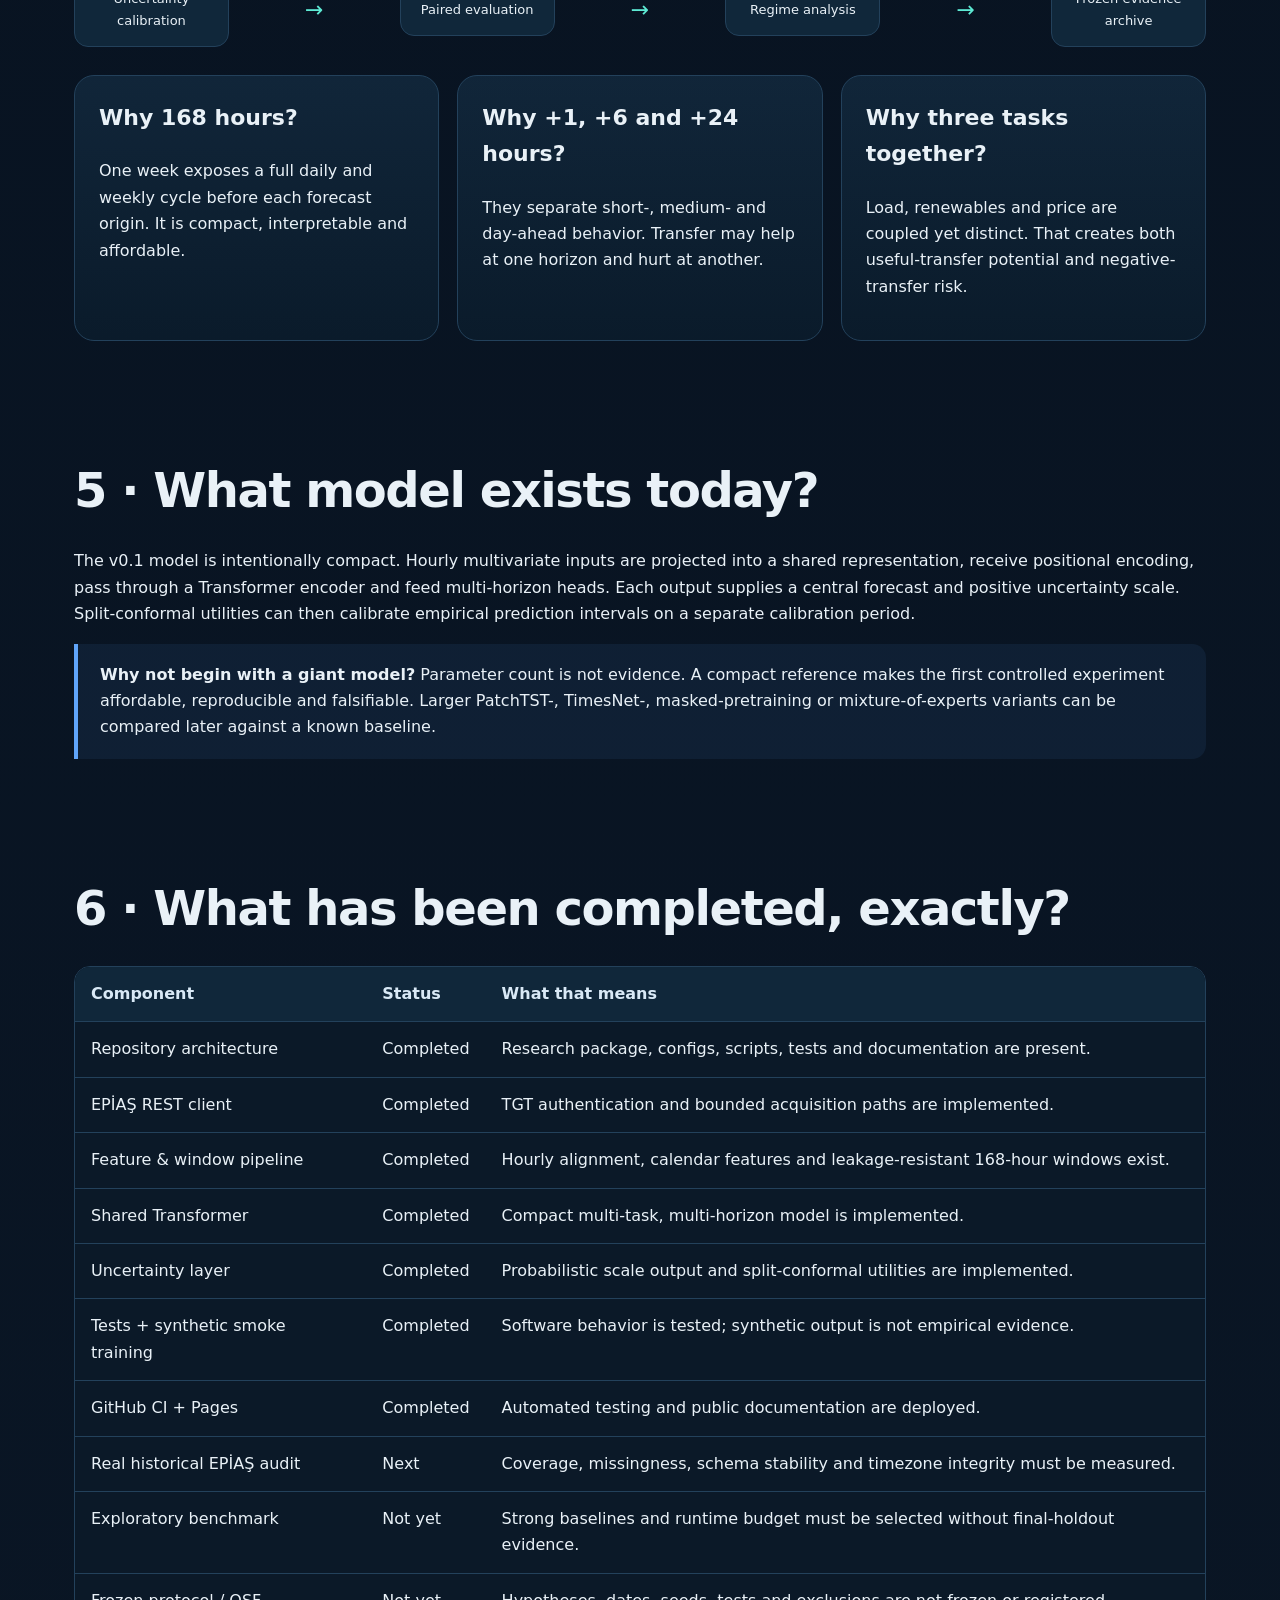
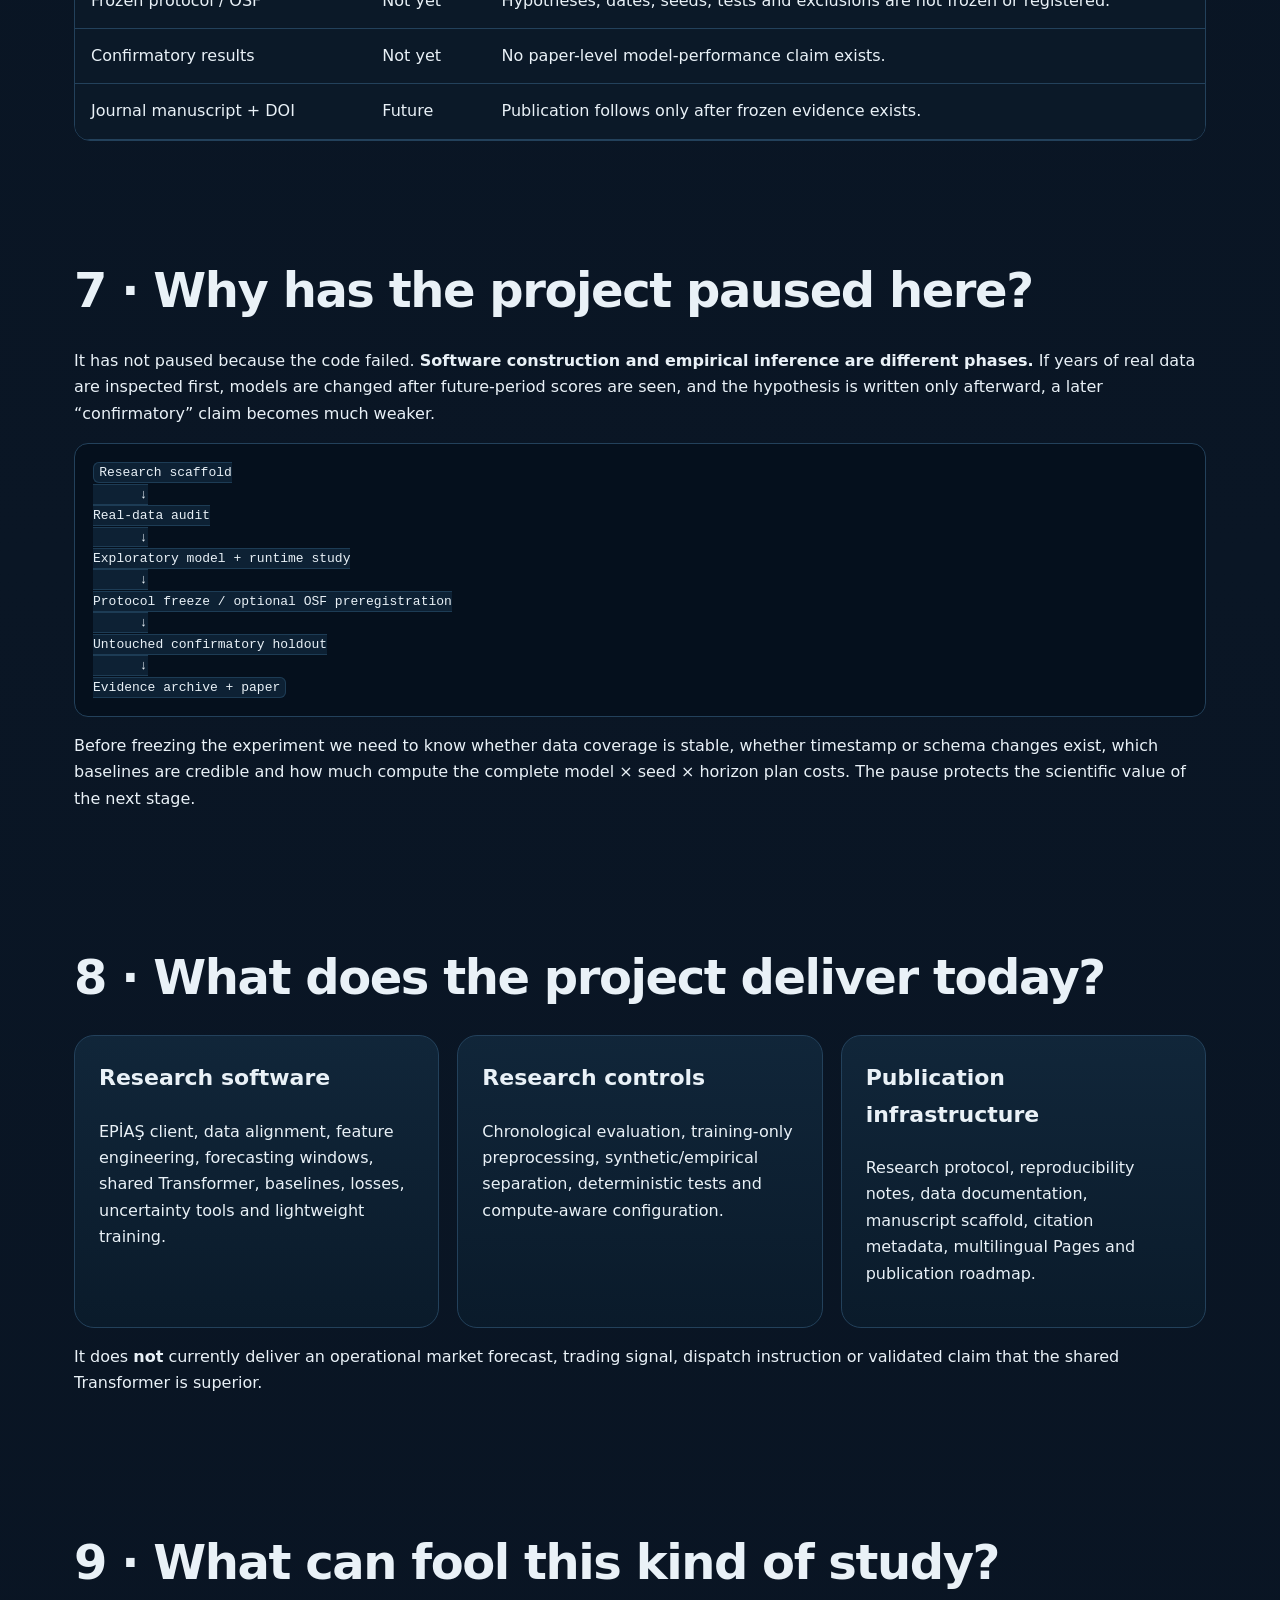
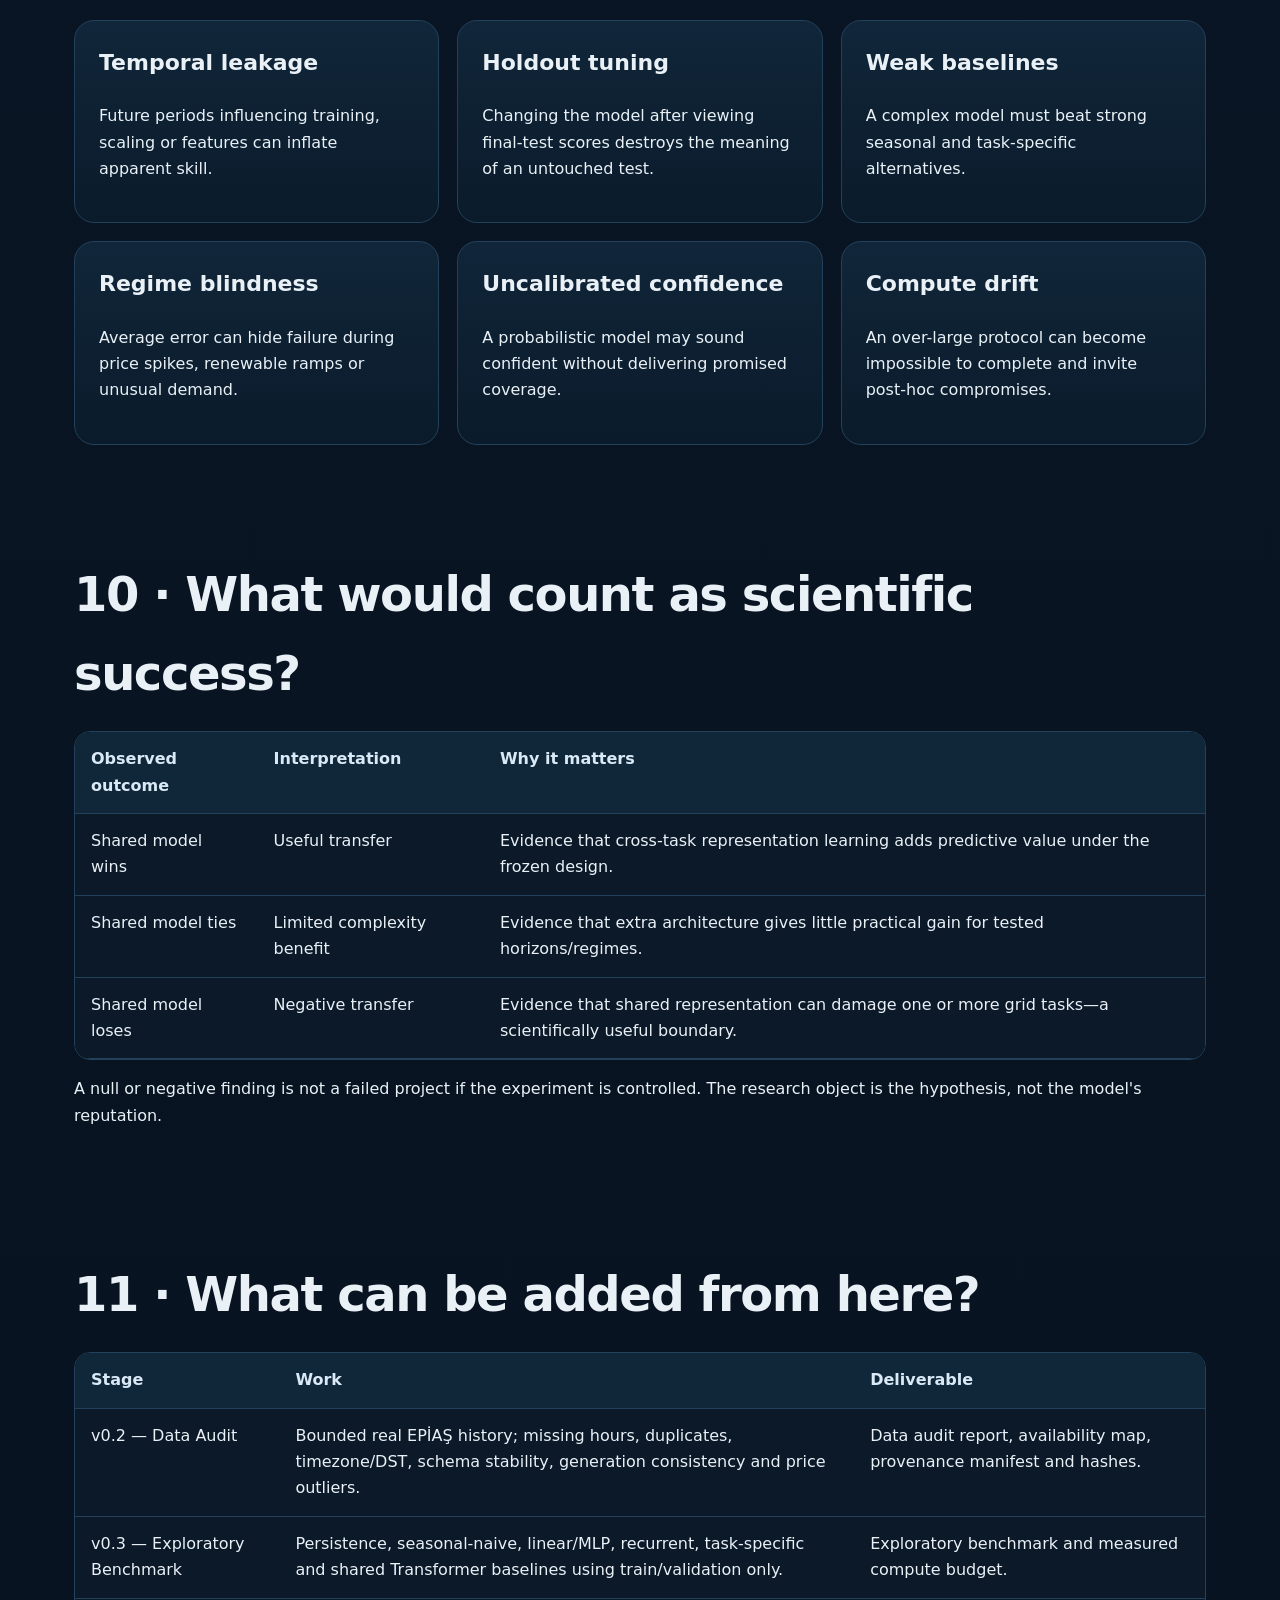
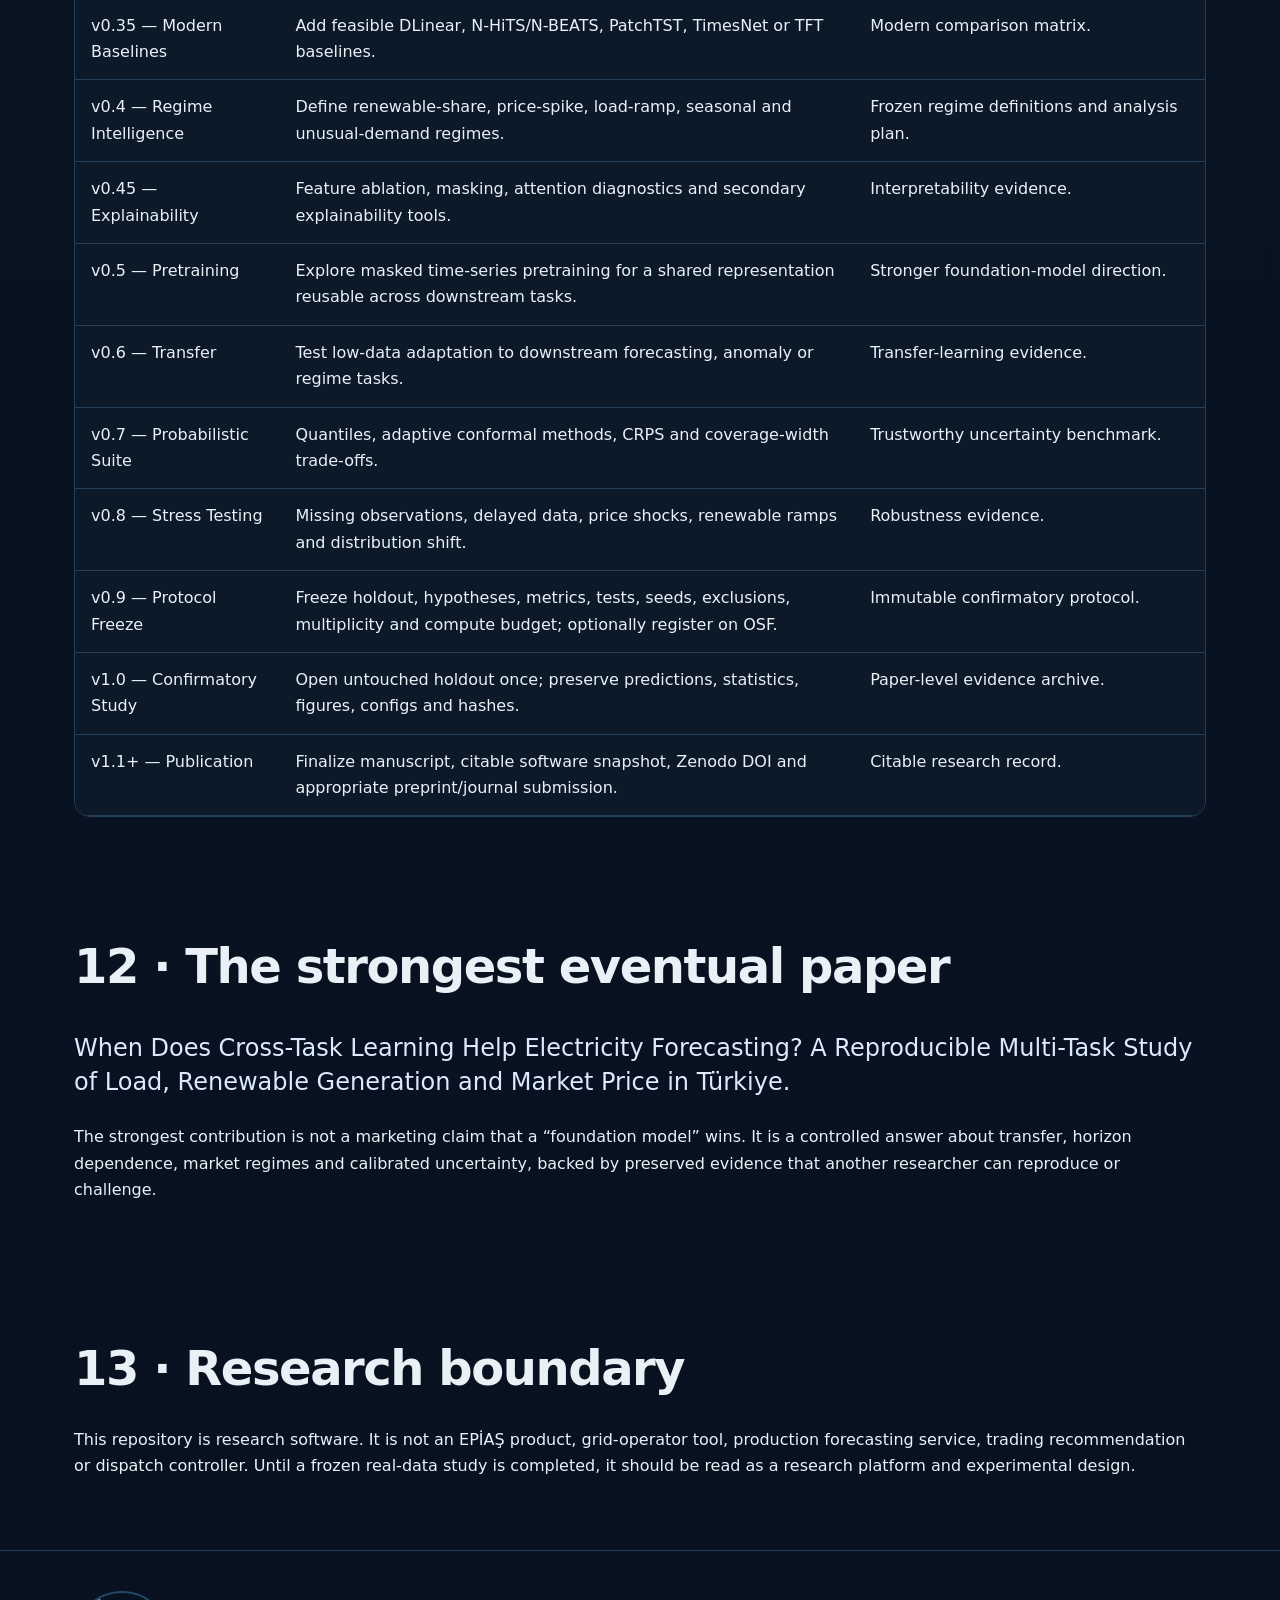
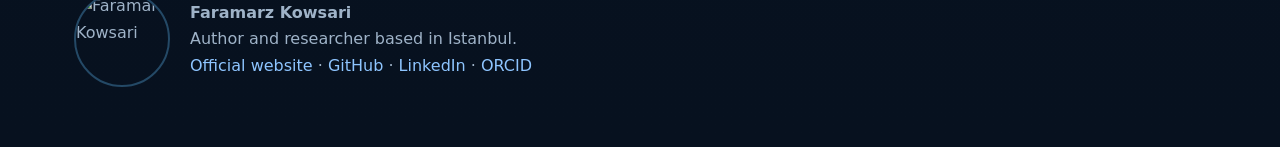
==== commit 93c62f99: "docs: add three-language tabs to all indexes" ====
--- a/docs/en/index.html
+++ b/docs/en/index.html
@@ -8,7 +8,7 @@
 <meta property="og:description" content="Step-by-step guide to Türkiye Grid Foundation Model: purpose, EPİAŞ data, architecture, completed work, evidence boundary, current deliverables and roadmap to a confirmatory paper."><meta property="og:url" content="https://faramarzkowsari.github.io/turkiye-grid-foundation-model/en/">
 <meta property="og:image" content="https://faramarzkowsari.github.io/turkiye-grid-foundation-model/assets/social-preview.svg"><meta name="twitter:card" content="summary_large_image">
 <link rel="stylesheet" href="../styles.css"><script type="application/ld+json">{"@context": "https://schema.org", "@graph": [{"@type": "TechArticle", "headline": "Türkiye Grid Foundation Model — Complete Research Guide", "description": "Step-by-step guide to Türkiye Grid Foundation Model: purpose, EPİAŞ data, architecture, completed work, evidence boundary, current deliverables and roadmap to a confirmatory paper.", "inLanguage": "en", "url": "https://faramarzkowsari.github.io/turkiye-grid-foundation-model/en/", "author": {"@type": "Person", "name": "Faramarz Kowsari", "url": "https://faramarzkowsari.github.io", "sameAs": ["https://github.com/FaramarzKowsari", "https://www.linkedin.com/in/faramarzkowsari", "https://orcid.org/0000-0003-1692-0453"]}}, {"@type": "SoftwareSourceCode", "name": "Türkiye Grid Foundation Model", "codeRepository": "https://github.com/FaramarzKowsari/turkiye-grid-foundation-model", "programmingLanguage": "Python", "license": "https://opensource.org/license/mit", "applicationCategory": "AI Research Software"}]}</script>
-<style>.toc a{display:inline-block;margin:5px 12px 5px 0}</style></head><body>
+<style>.toc a{display:inline-block;margin:5px 12px 5px 0}</style><style id="tgfm-language-tabs-style">.tgfm-language-tabs{position:sticky;top:0;z-index:9999;display:flex;justify-content:center;align-items:center;gap:8px;flex-wrap:wrap;padding:10px 14px;background:rgba(10,18,34,.96);border-bottom:1px solid rgba(255,255,255,.12);backdrop-filter:blur(10px)}.tgfm-language-tabs .label{margin-right:4px;font-size:.86rem;opacity:.75;color:#fff}.tgfm-language-tabs a{display:inline-flex;align-items:center;justify-content:center;min-width:92px;padding:8px 14px;border:1px solid rgba(255,255,255,.22);border-radius:999px;color:#fff;text-decoration:none;font-weight:700}.tgfm-language-tabs a:hover{background:rgba(255,255,255,.09)}.tgfm-language-tabs a.active{background:#fff;color:#111827;border-color:#fff}@media(max-width:560px){.tgfm-language-tabs .label{width:100%;text-align:center}.tgfm-language-tabs a{min-width:82px;font-size:.9rem}}</style></head><body><div class="tgfm-language-tabs" role="navigation" aria-label="Language selector"><span class="label">Language · Dil · Idioma</span><a class="active" href="https://faramarzkowsari.github.io/turkiye-grid-foundation-model/en/" hreflang="en">English</a><a class="" href="https://faramarzkowsari.github.io/turkiye-grid-foundation-model/tr/" hreflang="tr-TR">Türkçe</a><a class="" href="https://faramarzkowsari.github.io/turkiye-grid-foundation-model/es/" hreflang="es-ES">Español</a></div>
 <nav class="nav"><div class="wrap"><a class="brand" href="../index.html">Türkiye Grid FM</a><div class="links"><a href="../tr/">Türkçe</a><a href="../es/">Español</a><a href="../results.html">Research status</a><a href="https://github.com/FaramarzKowsari/turkiye-grid-foundation-model">GitHub</a></div></div></nav>
 <header class="hero"><div class="wrap"><div class="eyebrow">Complete public research record · English</div><h1>What the project is, why it exists, where it stands, why it pauses here, and what comes next.</h1>
 <p class="lead">A plain-language, step-by-step guide from Türkiye's electricity problem and EPİAŞ data layer to the current evidence boundary, present deliverables and the path toward a defensible journal paper.</p>
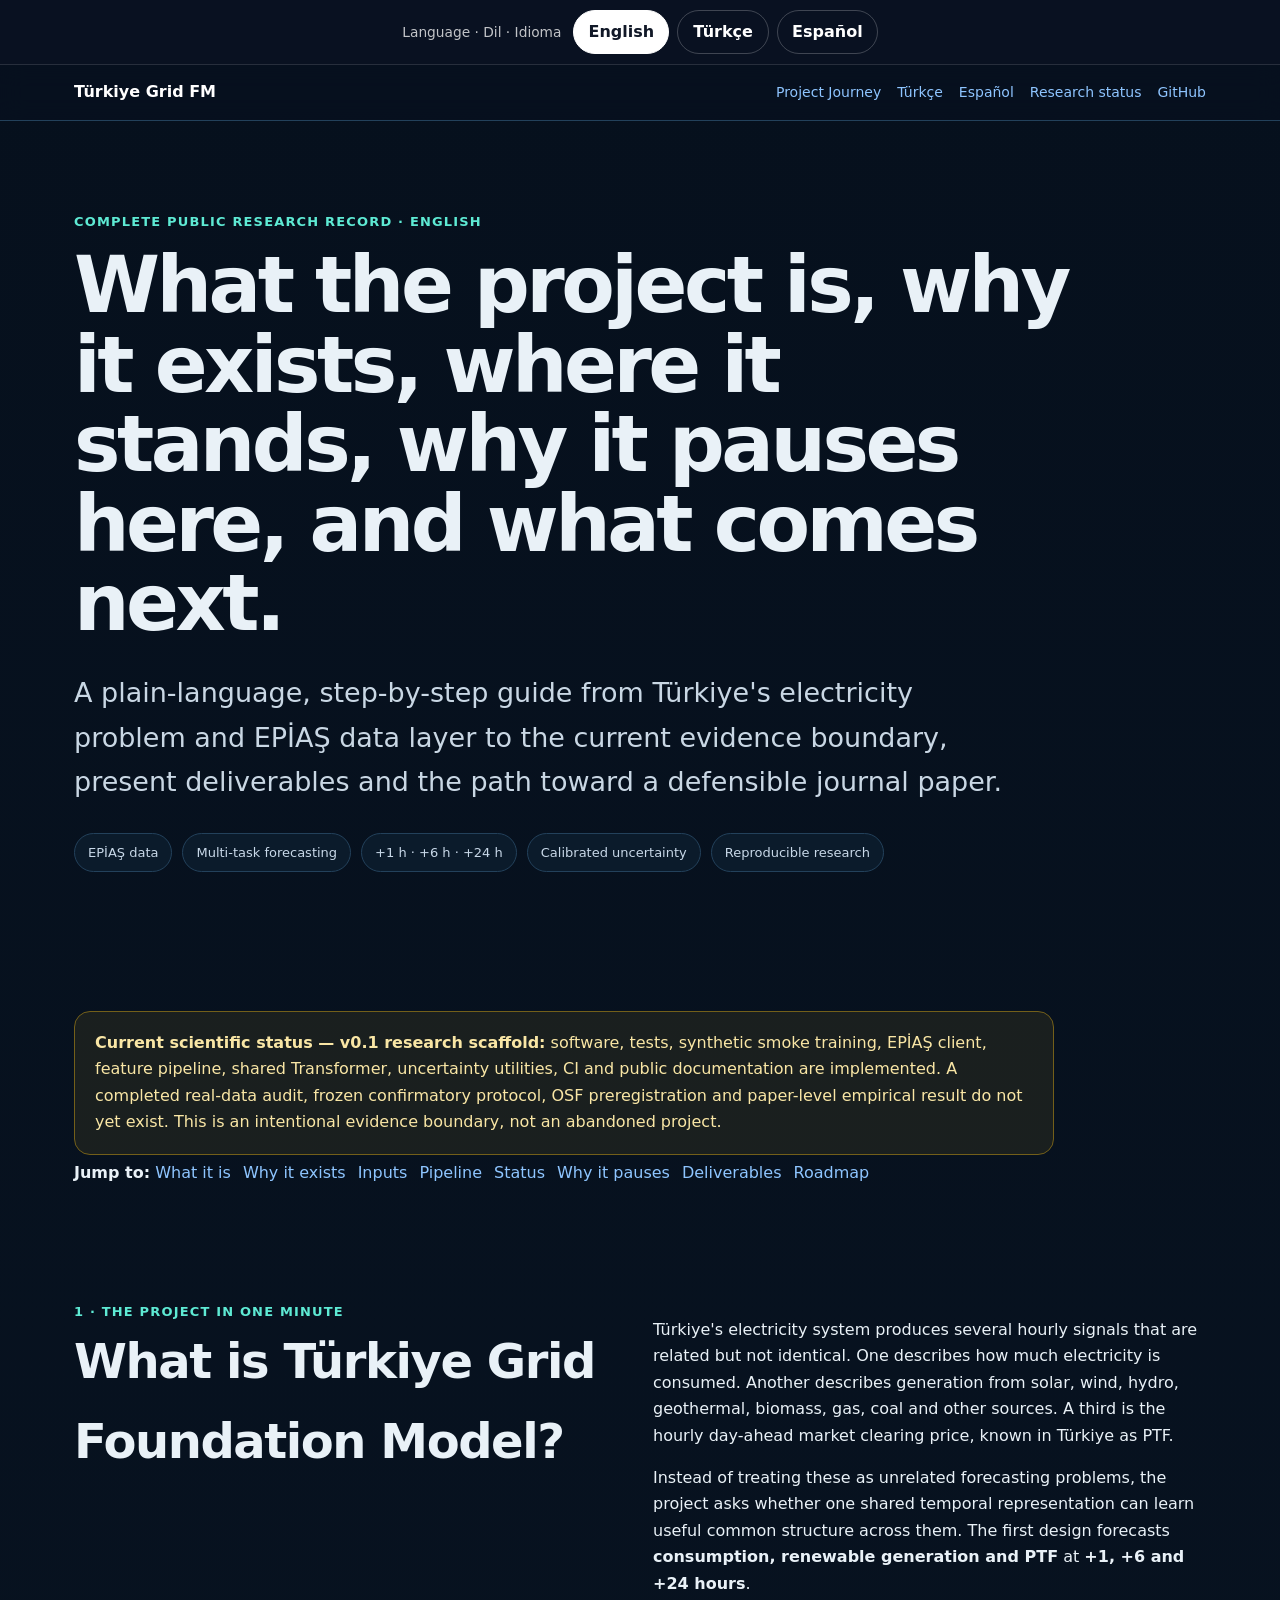
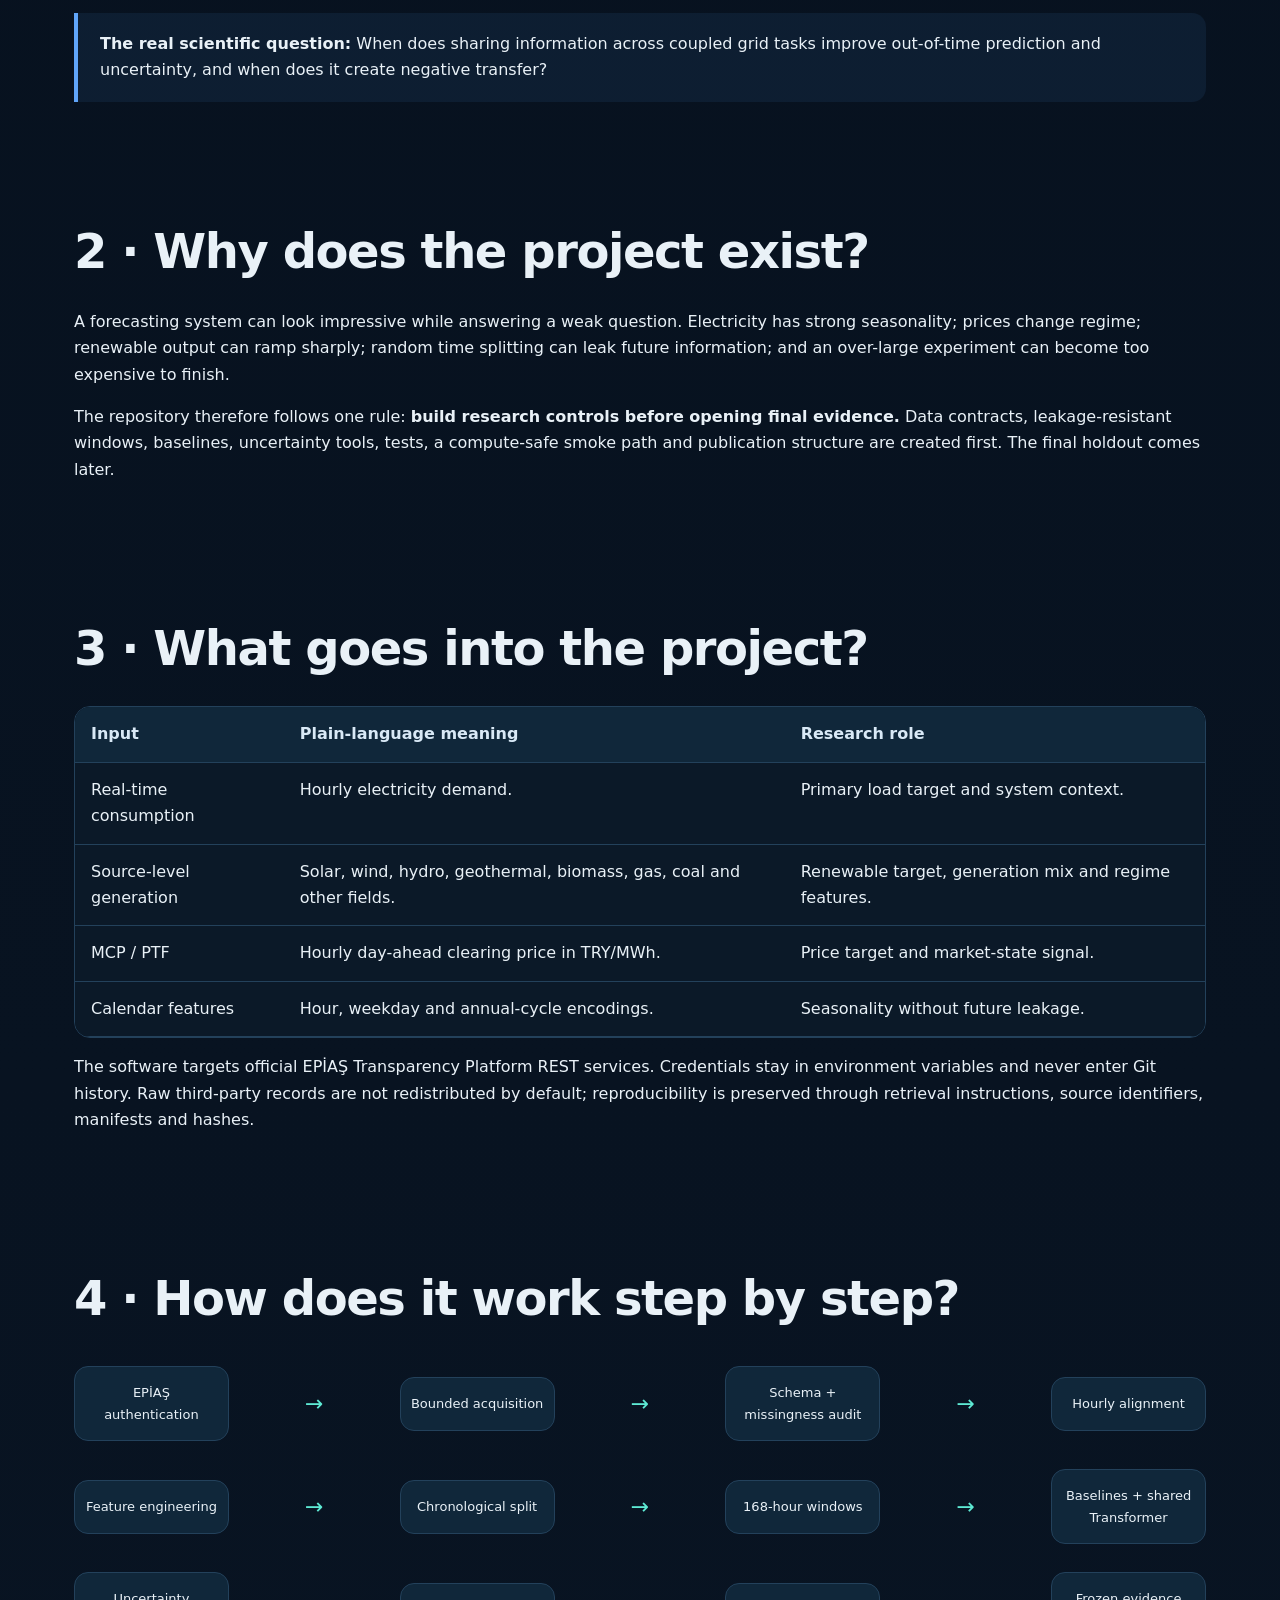
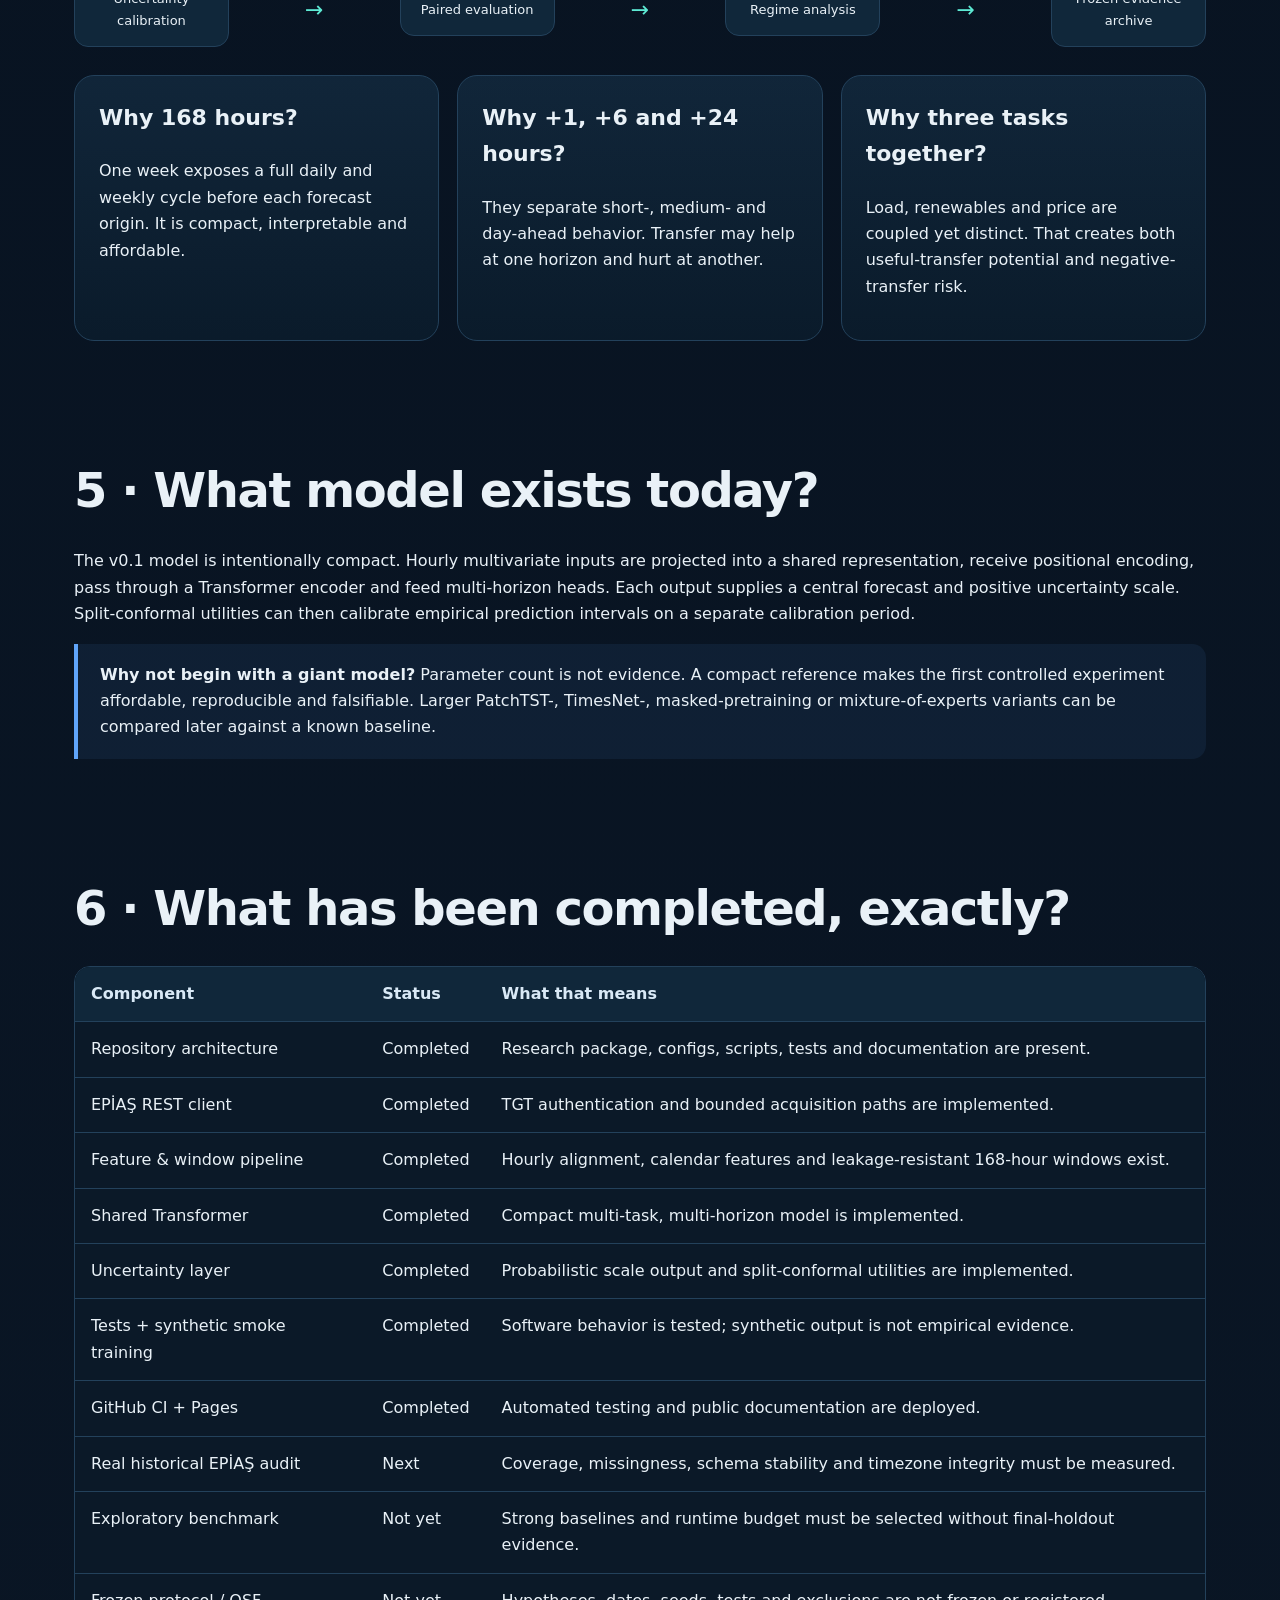
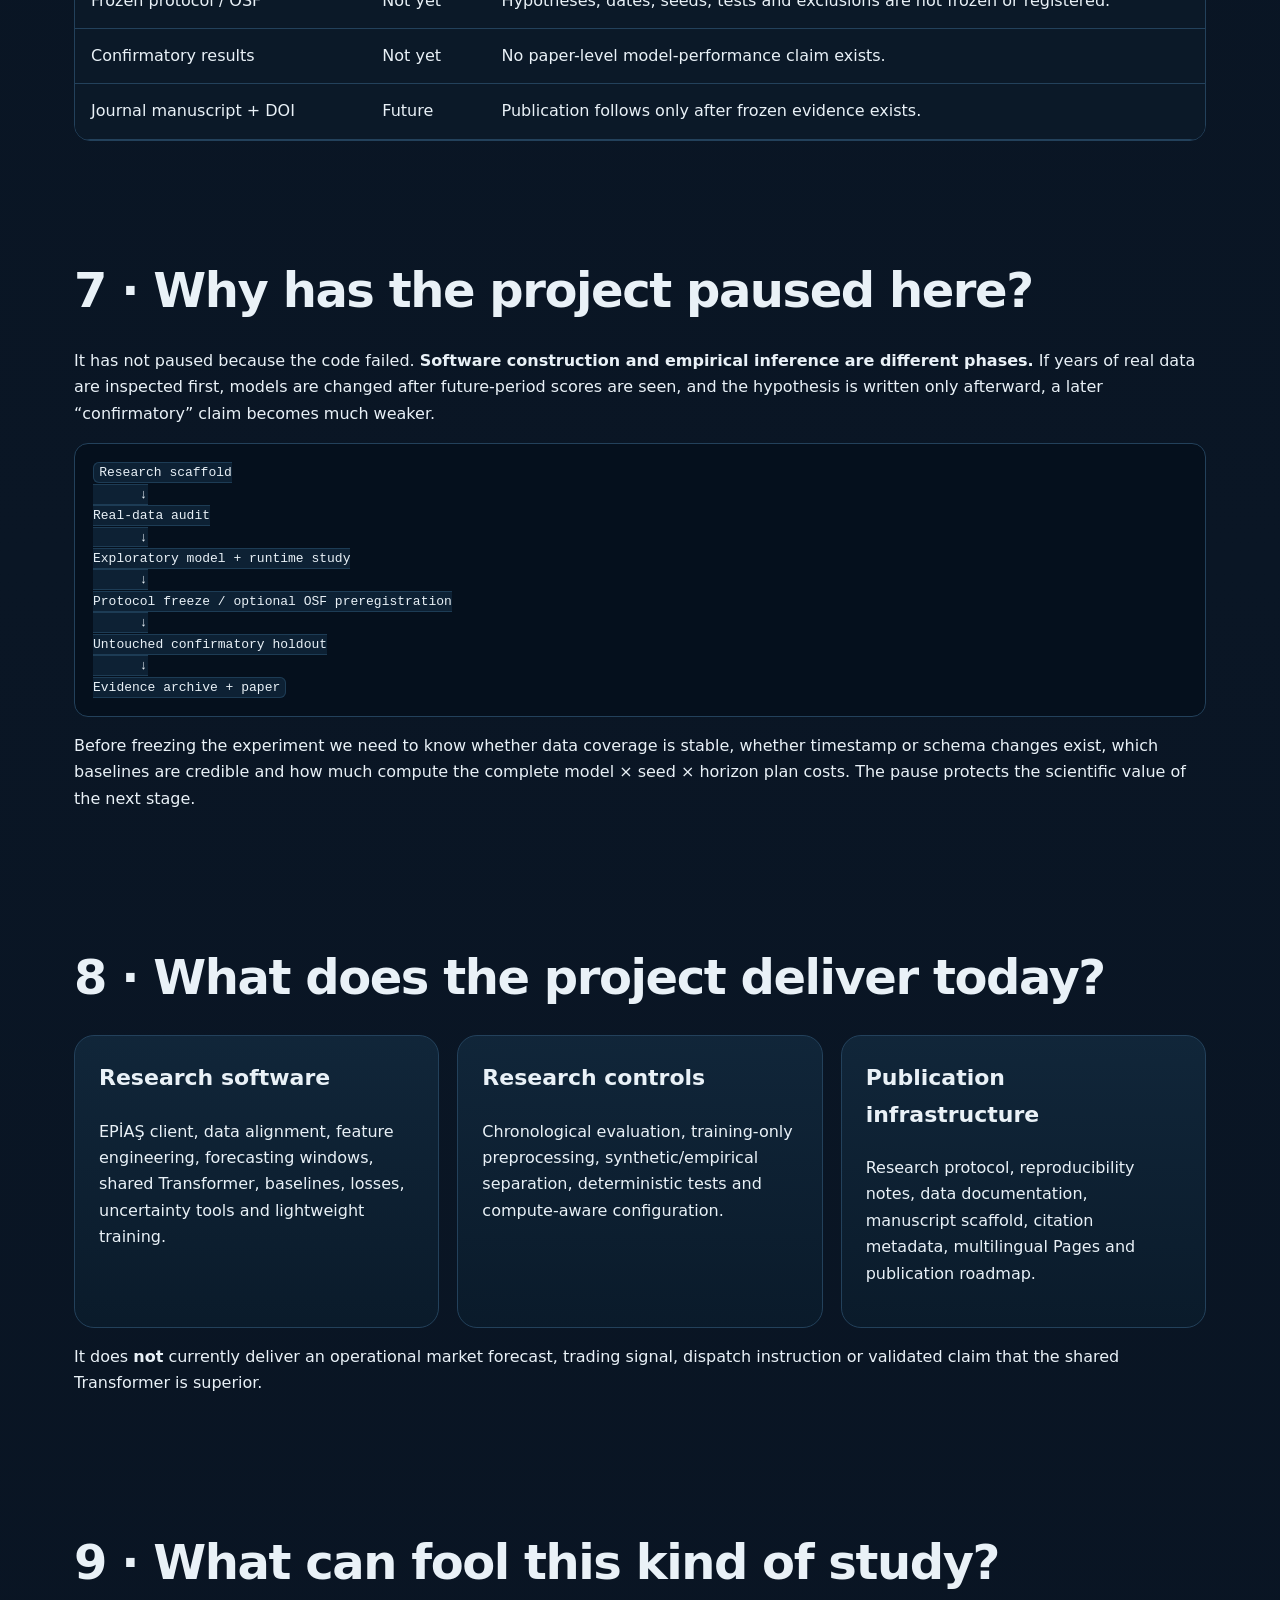
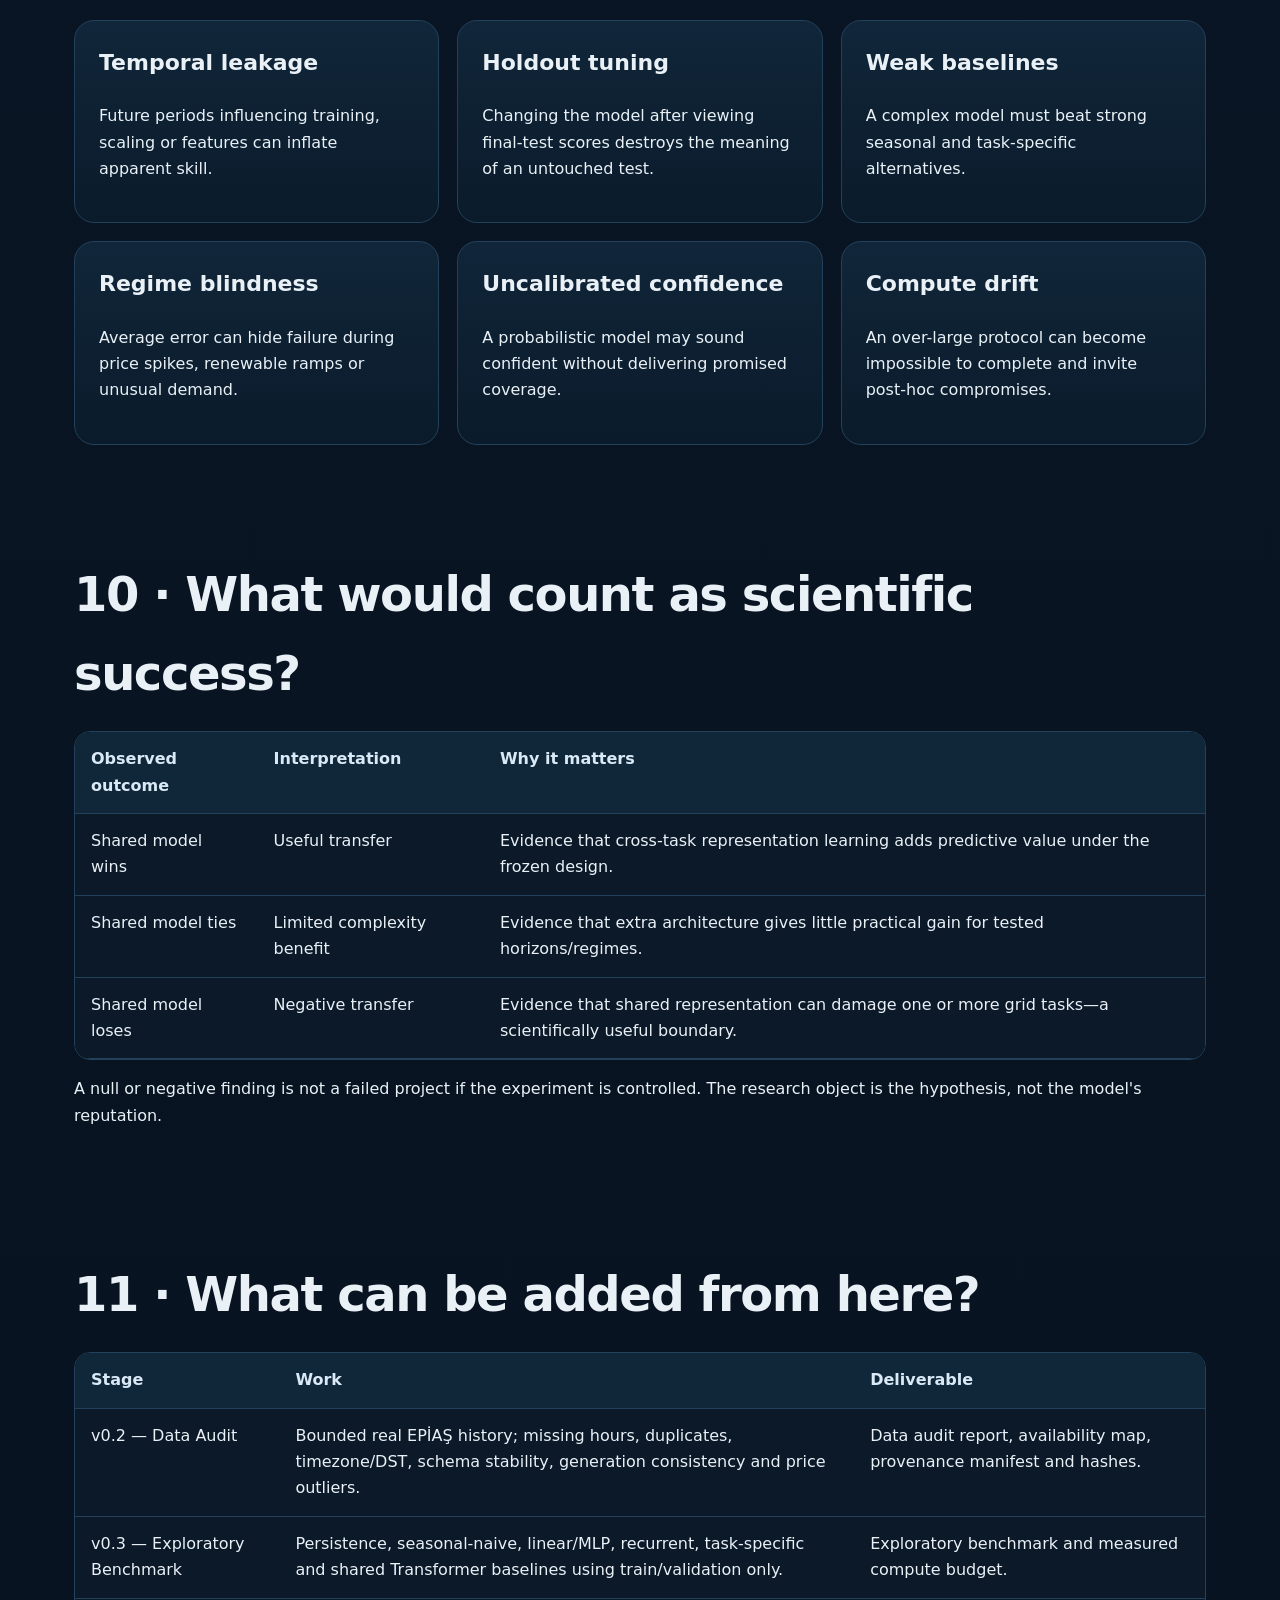
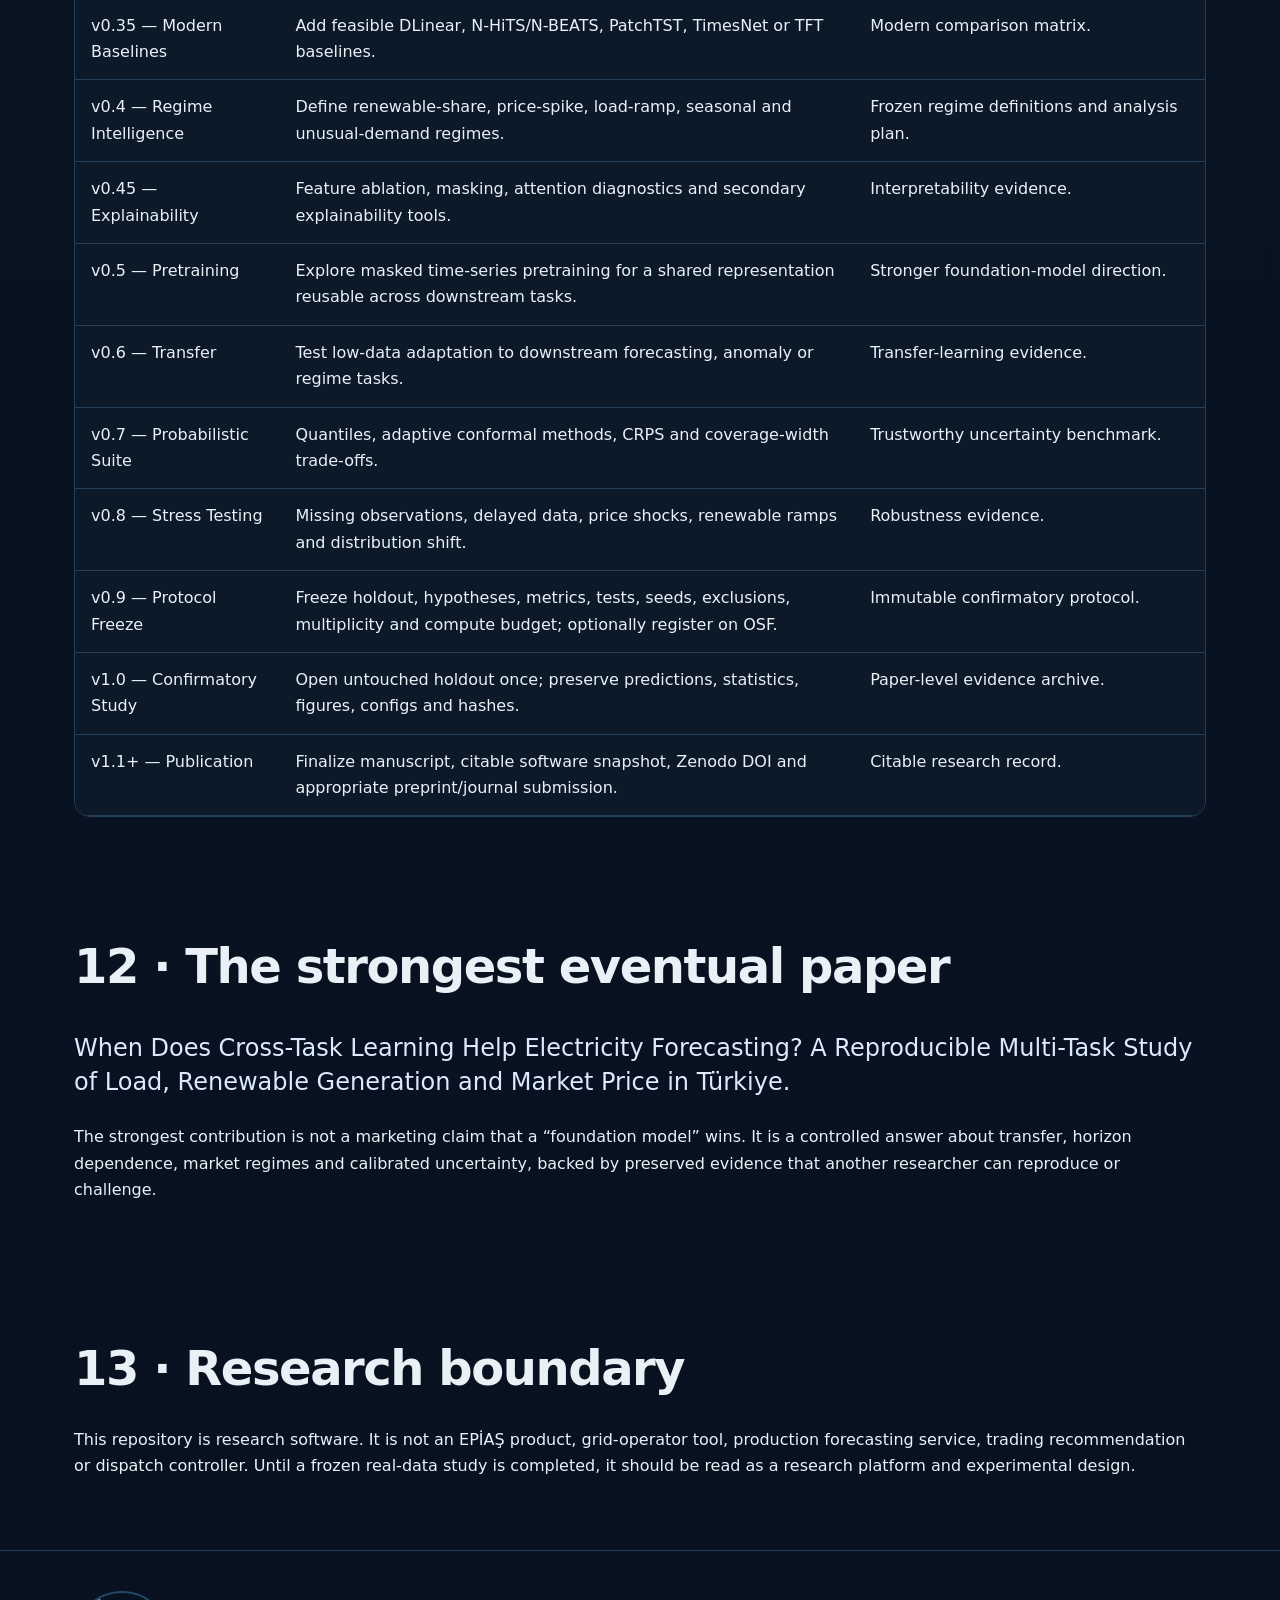
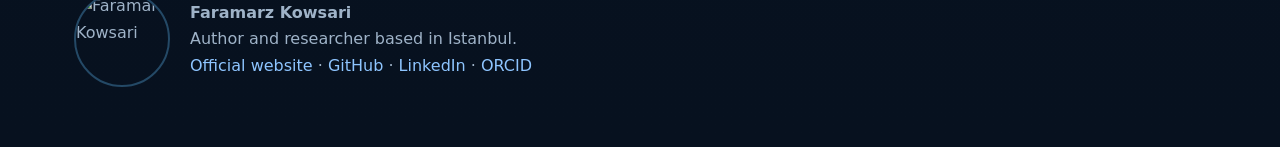
==== commit 87d8d972: "docs: publish complete multilingual project journey" ====
--- a/docs/en/index.html
+++ b/docs/en/index.html
@@ -9,7 +9,7 @@
 <meta property="og:image" content="https://faramarzkowsari.github.io/turkiye-grid-foundation-model/assets/social-preview.svg"><meta name="twitter:card" content="summary_large_image">
 <link rel="stylesheet" href="../styles.css"><script type="application/ld+json">{"@context": "https://schema.org", "@graph": [{"@type": "TechArticle", "headline": "Türkiye Grid Foundation Model — Complete Research Guide", "description": "Step-by-step guide to Türkiye Grid Foundation Model: purpose, EPİAŞ data, architecture, completed work, evidence boundary, current deliverables and roadmap to a confirmatory paper.", "inLanguage": "en", "url": "https://faramarzkowsari.github.io/turkiye-grid-foundation-model/en/", "author": {"@type": "Person", "name": "Faramarz Kowsari", "url": "https://faramarzkowsari.github.io", "sameAs": ["https://github.com/FaramarzKowsari", "https://www.linkedin.com/in/faramarzkowsari", "https://orcid.org/0000-0003-1692-0453"]}}, {"@type": "SoftwareSourceCode", "name": "Türkiye Grid Foundation Model", "codeRepository": "https://github.com/FaramarzKowsari/turkiye-grid-foundation-model", "programmingLanguage": "Python", "license": "https://opensource.org/license/mit", "applicationCategory": "AI Research Software"}]}</script>
 <style>.toc a{display:inline-block;margin:5px 12px 5px 0}</style><style id="tgfm-language-tabs-style">.tgfm-language-tabs{position:sticky;top:0;z-index:9999;display:flex;justify-content:center;align-items:center;gap:8px;flex-wrap:wrap;padding:10px 14px;background:rgba(10,18,34,.96);border-bottom:1px solid rgba(255,255,255,.12);backdrop-filter:blur(10px)}.tgfm-language-tabs .label{margin-right:4px;font-size:.86rem;opacity:.75;color:#fff}.tgfm-language-tabs a{display:inline-flex;align-items:center;justify-content:center;min-width:92px;padding:8px 14px;border:1px solid rgba(255,255,255,.22);border-radius:999px;color:#fff;text-decoration:none;font-weight:700}.tgfm-language-tabs a:hover{background:rgba(255,255,255,.09)}.tgfm-language-tabs a.active{background:#fff;color:#111827;border-color:#fff}@media(max-width:560px){.tgfm-language-tabs .label{width:100%;text-align:center}.tgfm-language-tabs a{min-width:82px;font-size:.9rem}}</style></head><body><div class="tgfm-language-tabs" role="navigation" aria-label="Language selector"><span class="label">Language · Dil · Idioma</span><a class="active" href="https://faramarzkowsari.github.io/turkiye-grid-foundation-model/en/" hreflang="en">English</a><a class="" href="https://faramarzkowsari.github.io/turkiye-grid-foundation-model/tr/" hreflang="tr-TR">Türkçe</a><a class="" href="https://faramarzkowsari.github.io/turkiye-grid-foundation-model/es/" hreflang="es-ES">Español</a></div>
-<nav class="nav"><div class="wrap"><a class="brand" href="../index.html">Türkiye Grid FM</a><div class="links"><a href="../tr/">Türkçe</a><a href="../es/">Español</a><a href="../results.html">Research status</a><a href="https://github.com/FaramarzKowsari/turkiye-grid-foundation-model">GitHub</a></div></div></nav>
+<nav class="nav"><div class="wrap"><a class="brand" href="../index.html">Türkiye Grid FM</a><div class="links"><a href="../project-journey.html#en">Project Journey</a><a href="../tr/">Türkçe</a><a href="../es/">Español</a><a href="../results.html">Research status</a><a href="https://github.com/FaramarzKowsari/turkiye-grid-foundation-model">GitHub</a></div></div></nav>
 <header class="hero"><div class="wrap"><div class="eyebrow">Complete public research record · English</div><h1>What the project is, why it exists, where it stands, why it pauses here, and what comes next.</h1>
 <p class="lead">A plain-language, step-by-step guide from Türkiye's electricity problem and EPİAŞ data layer to the current evidence boundary, present deliverables and the path toward a defensible journal paper.</p>
 <div class="chips"><span class="chip">EPİAŞ data</span><span class="chip">Multi-task forecasting</span><span class="chip">+1 h · +6 h · +24 h</span><span class="chip">Calibrated uncertainty</span><span class="chip">Reproducible research</span></div></div></header>
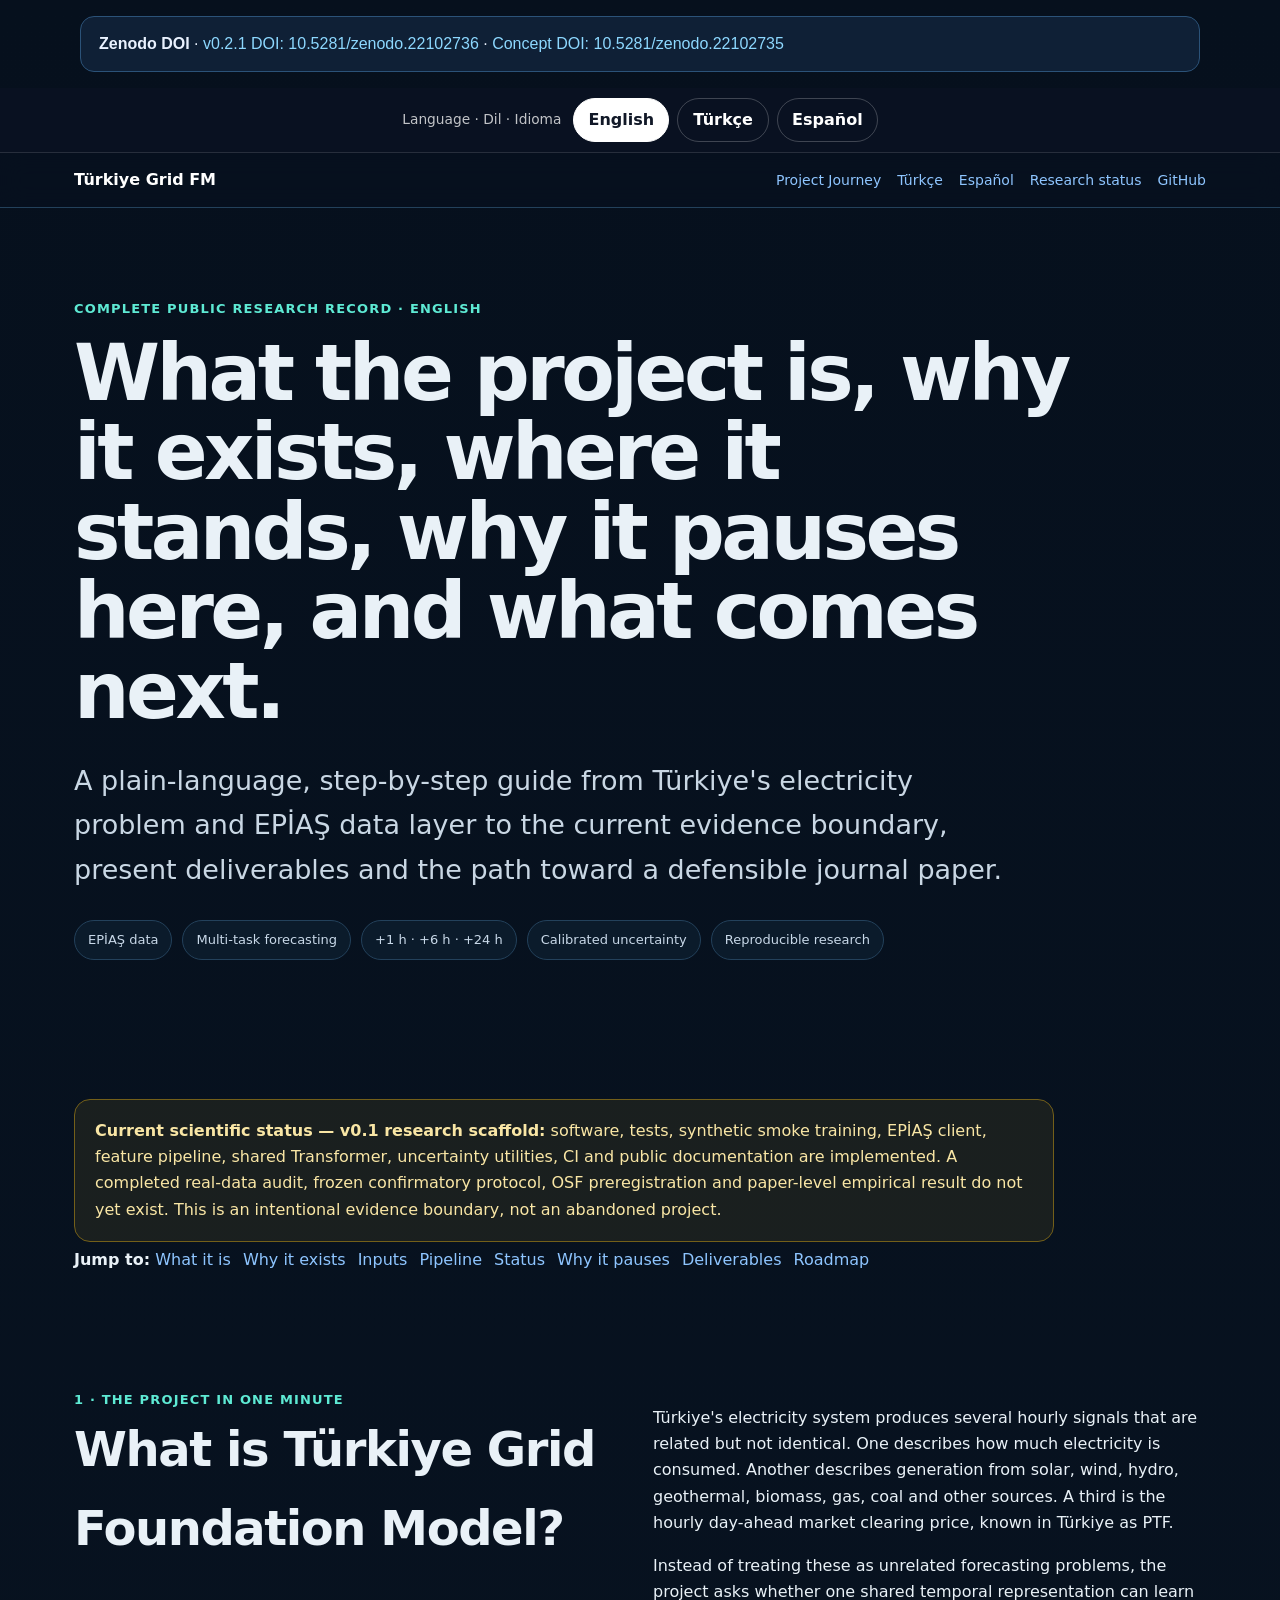
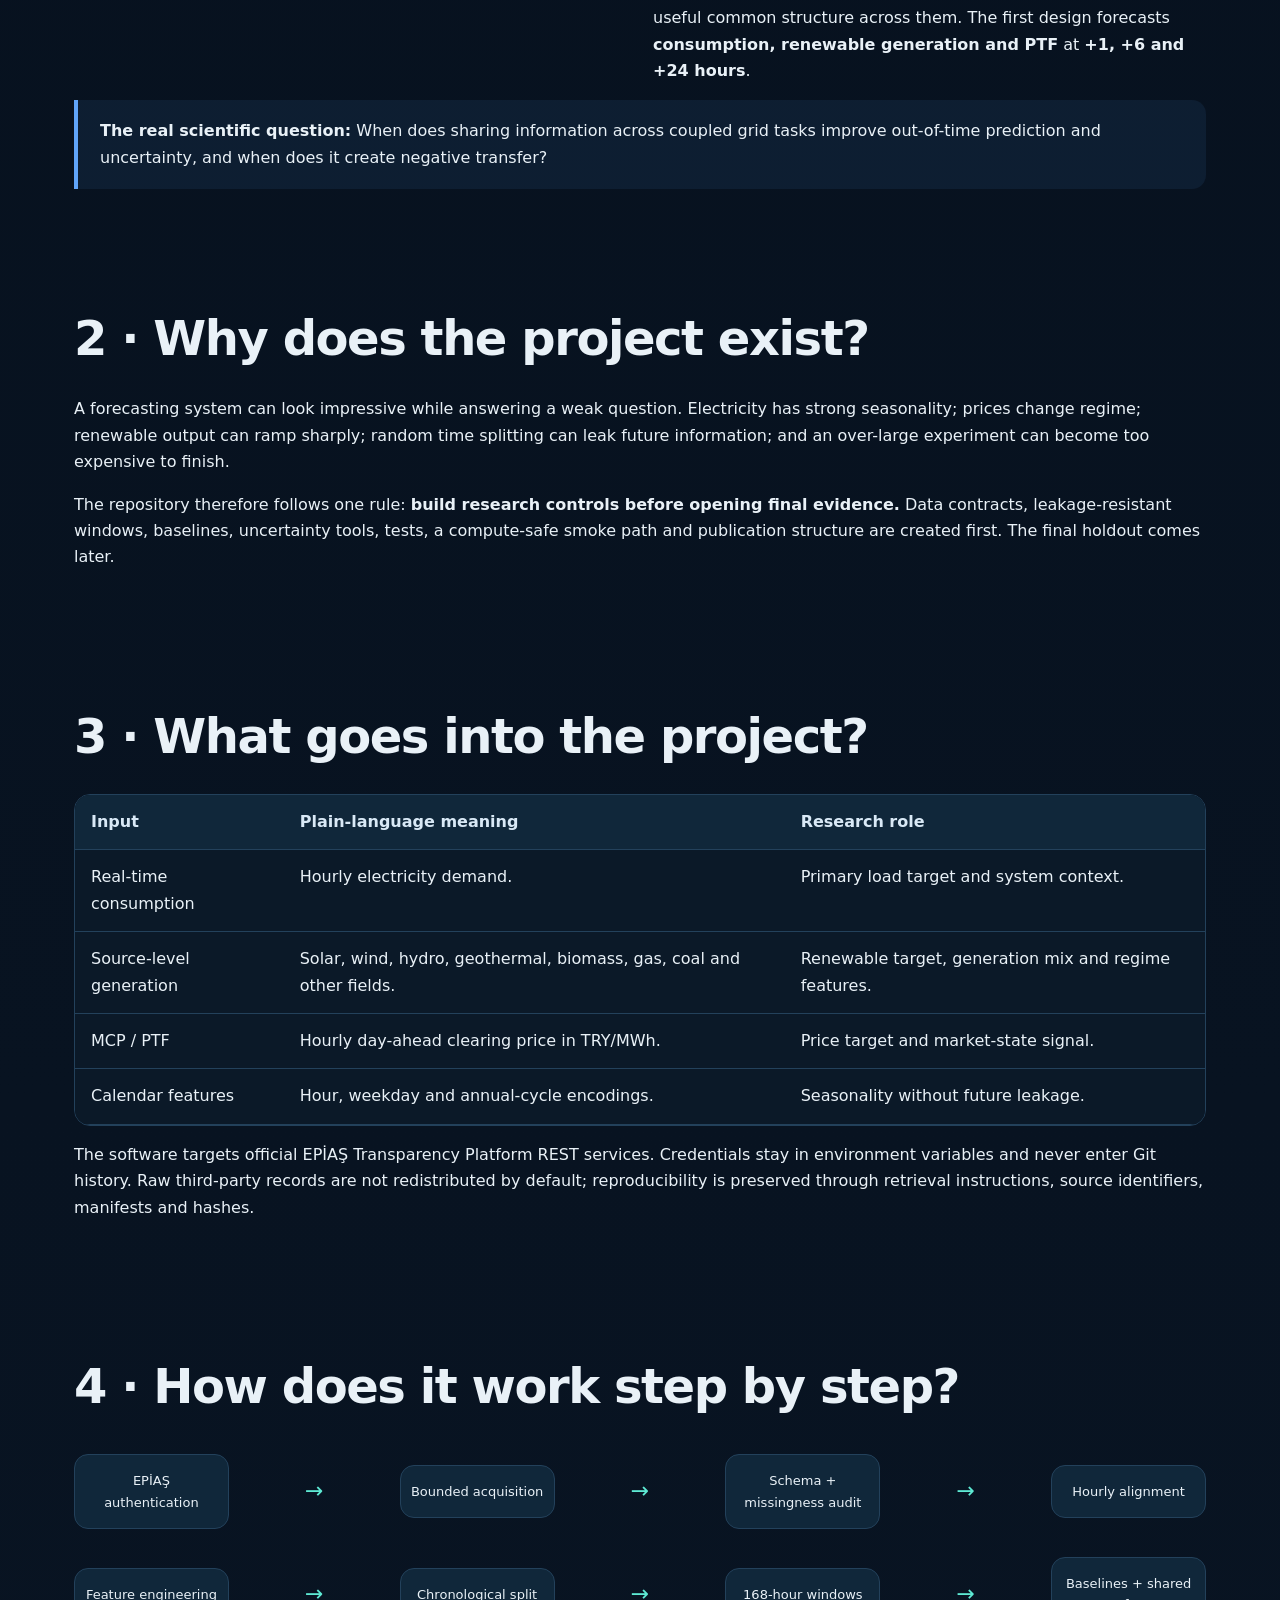
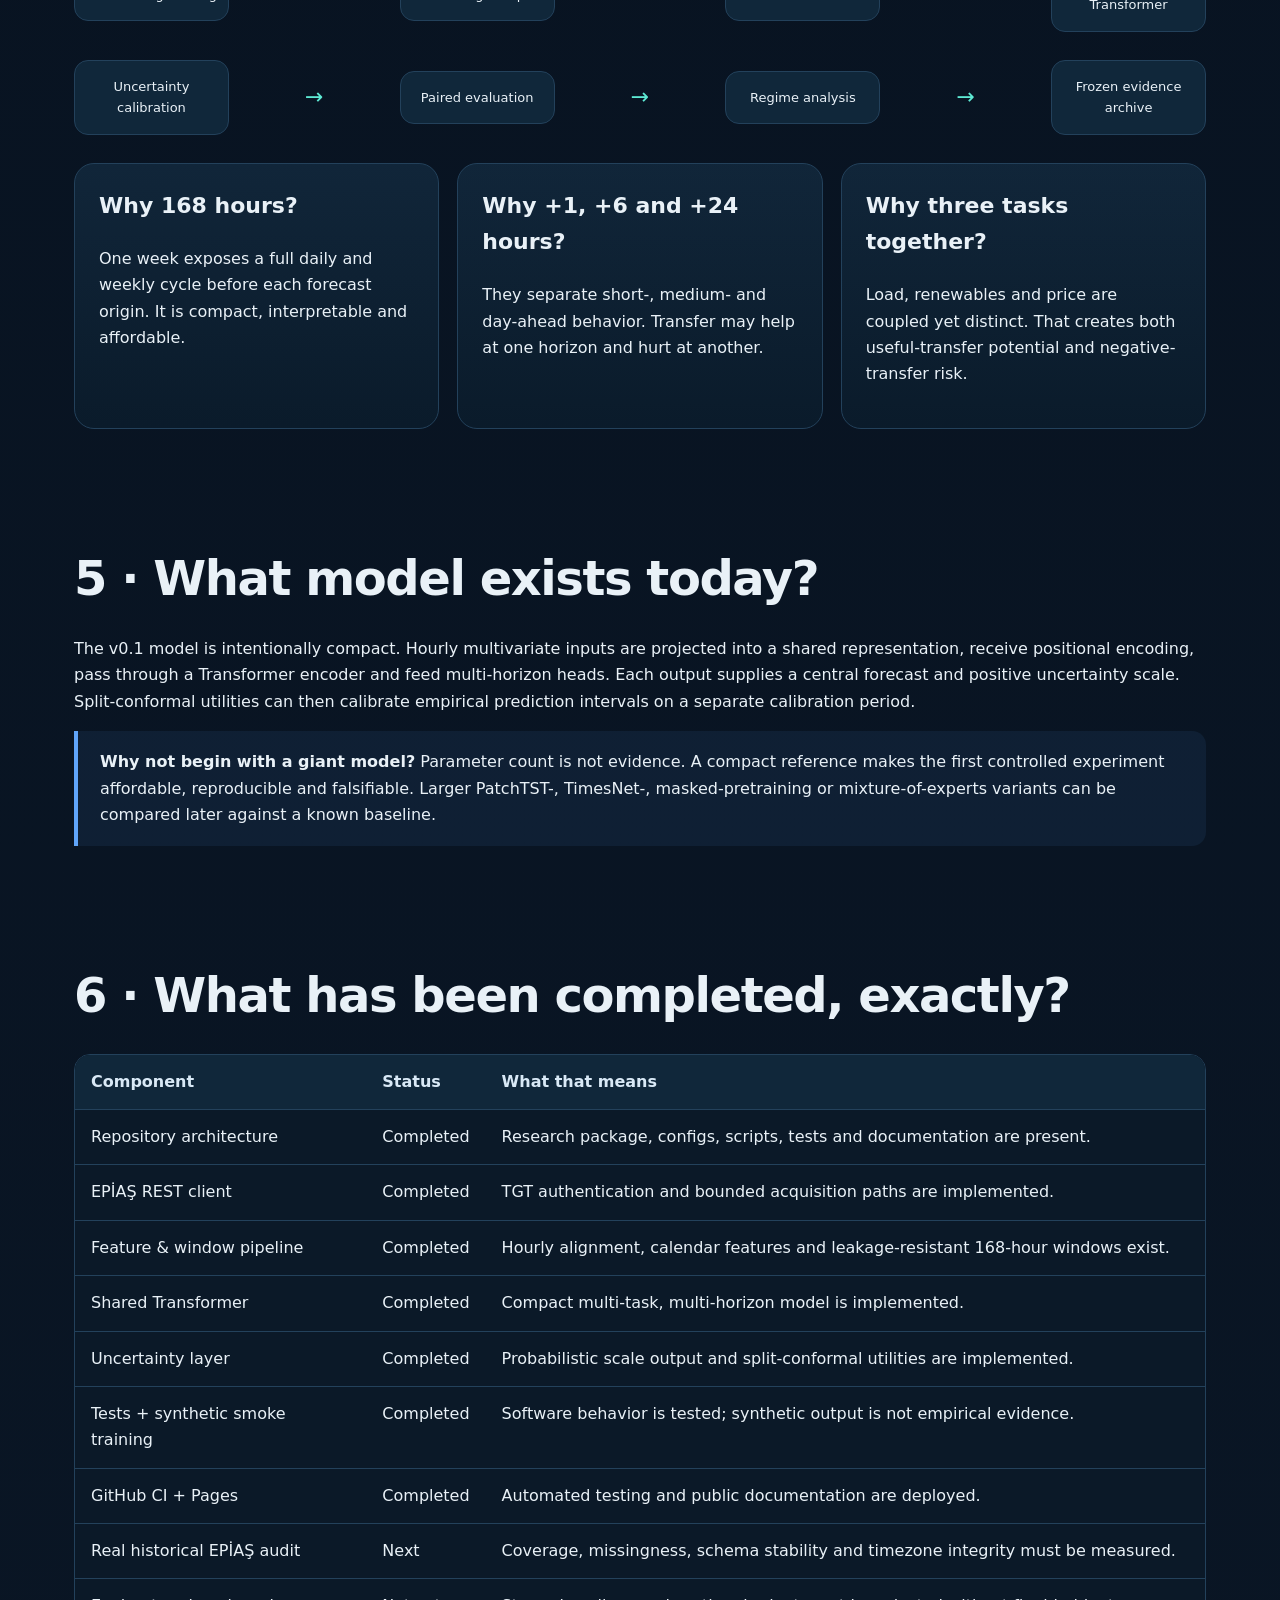
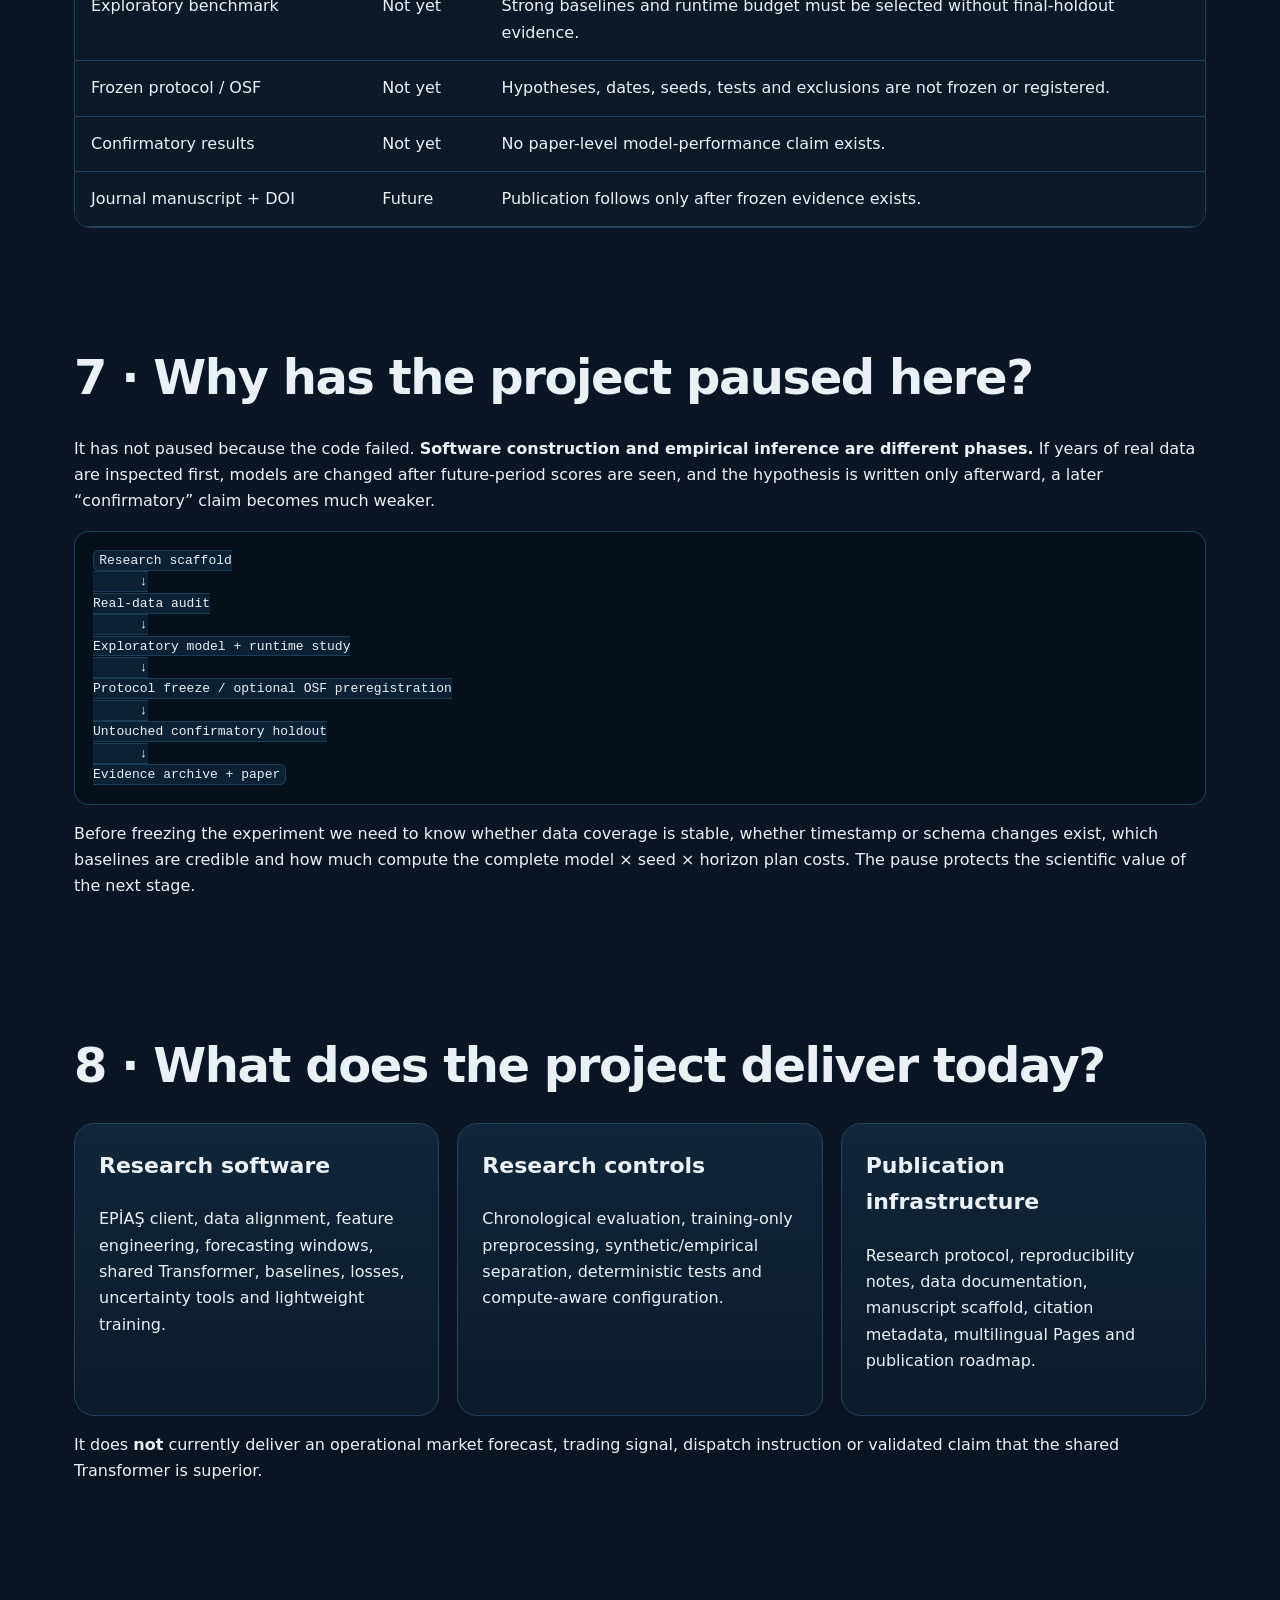
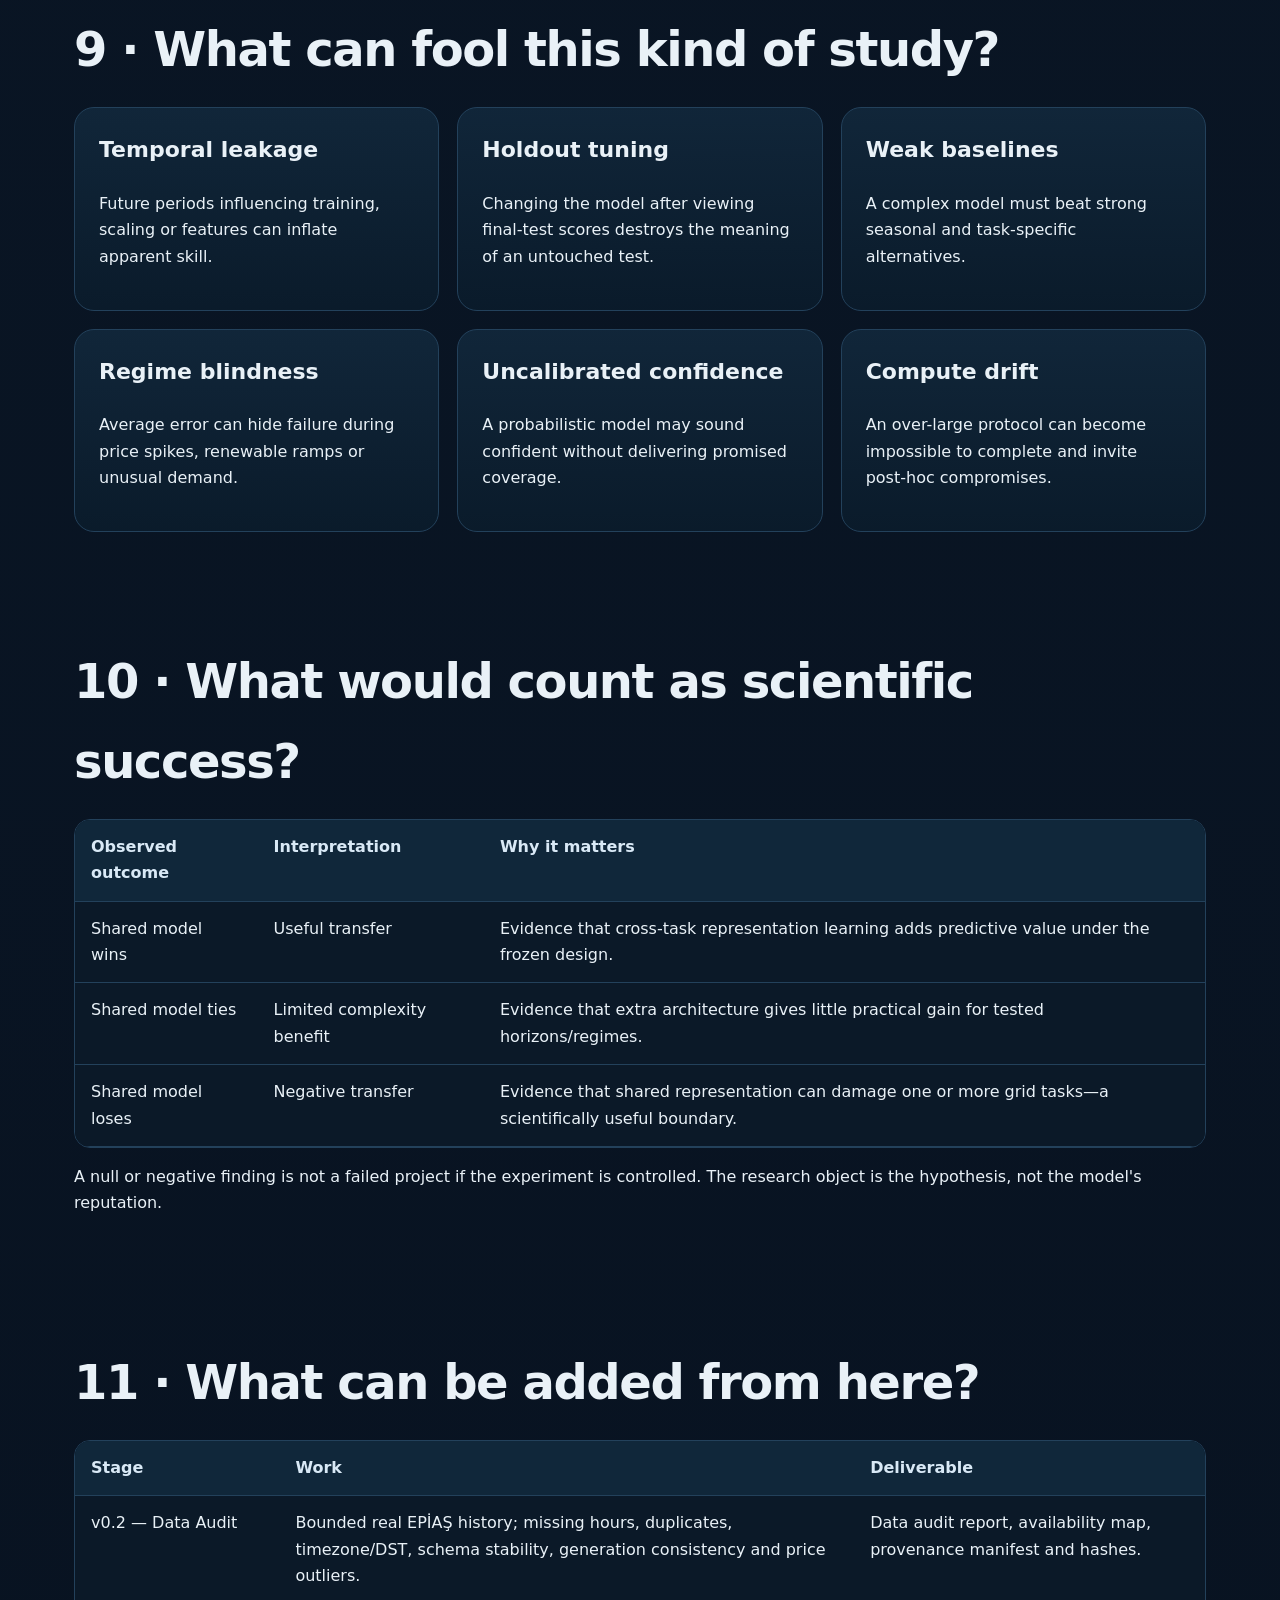
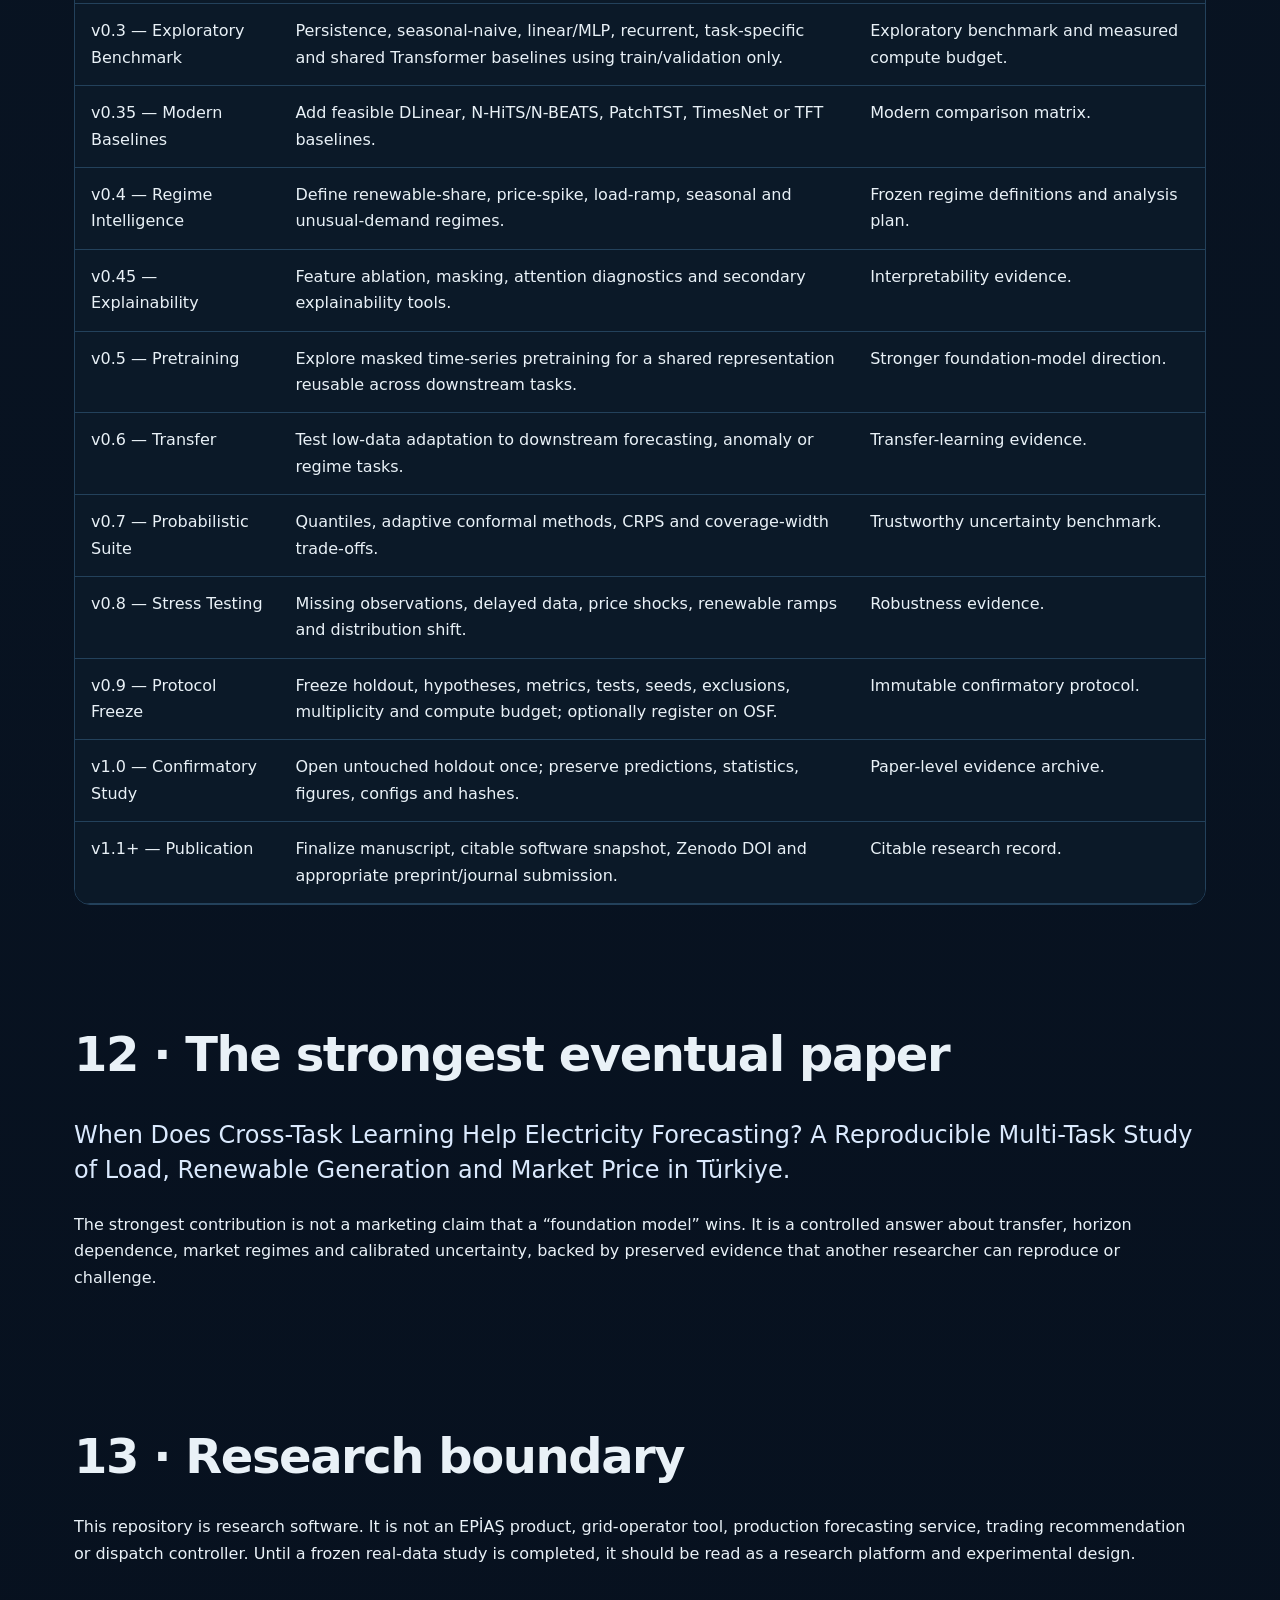
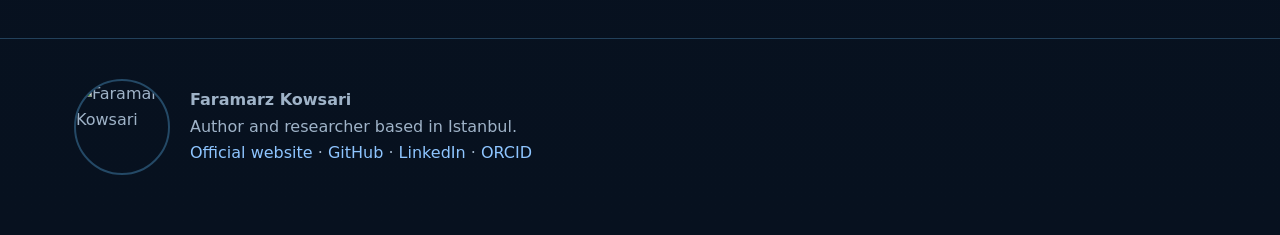
==== commit 5da2e13f: "docs: publish Zenodo DOI across project" ====
--- a/docs/en/index.html
+++ b/docs/en/index.html
@@ -8,8 +8,11 @@
 <meta property="og:description" content="Step-by-step guide to Türkiye Grid Foundation Model: purpose, EPİAŞ data, architecture, completed work, evidence boundary, current deliverables and roadmap to a confirmatory paper."><meta property="og:url" content="https://faramarzkowsari.github.io/turkiye-grid-foundation-model/en/">
 <meta property="og:image" content="https://faramarzkowsari.github.io/turkiye-grid-foundation-model/assets/social-preview.svg"><meta name="twitter:card" content="summary_large_image">
 <link rel="stylesheet" href="../styles.css"><script type="application/ld+json">{"@context": "https://schema.org", "@graph": [{"@type": "TechArticle", "headline": "Türkiye Grid Foundation Model — Complete Research Guide", "description": "Step-by-step guide to Türkiye Grid Foundation Model: purpose, EPİAŞ data, architecture, completed work, evidence boundary, current deliverables and roadmap to a confirmatory paper.", "inLanguage": "en", "url": "https://faramarzkowsari.github.io/turkiye-grid-foundation-model/en/", "author": {"@type": "Person", "name": "Faramarz Kowsari", "url": "https://faramarzkowsari.github.io", "sameAs": ["https://github.com/FaramarzKowsari", "https://www.linkedin.com/in/faramarzkowsari", "https://orcid.org/0000-0003-1692-0453"]}}, {"@type": "SoftwareSourceCode", "name": "Türkiye Grid Foundation Model", "codeRepository": "https://github.com/FaramarzKowsari/turkiye-grid-foundation-model", "programmingLanguage": "Python", "license": "https://opensource.org/license/mit", "applicationCategory": "AI Research Software"}]}</script>
-<style>.toc a{display:inline-block;margin:5px 12px 5px 0}</style><style id="tgfm-language-tabs-style">.tgfm-language-tabs{position:sticky;top:0;z-index:9999;display:flex;justify-content:center;align-items:center;gap:8px;flex-wrap:wrap;padding:10px 14px;background:rgba(10,18,34,.96);border-bottom:1px solid rgba(255,255,255,.12);backdrop-filter:blur(10px)}.tgfm-language-tabs .label{margin-right:4px;font-size:.86rem;opacity:.75;color:#fff}.tgfm-language-tabs a{display:inline-flex;align-items:center;justify-content:center;min-width:92px;padding:8px 14px;border:1px solid rgba(255,255,255,.22);border-radius:999px;color:#fff;text-decoration:none;font-weight:700}.tgfm-language-tabs a:hover{background:rgba(255,255,255,.09)}.tgfm-language-tabs a.active{background:#fff;color:#111827;border-color:#fff}@media(max-width:560px){.tgfm-language-tabs .label{width:100%;text-align:center}.tgfm-language-tabs a{min-width:82px;font-size:.9rem}}</style></head><body><div class="tgfm-language-tabs" role="navigation" aria-label="Language selector"><span class="label">Language · Dil · Idioma</span><a class="active" href="https://faramarzkowsari.github.io/turkiye-grid-foundation-model/en/" hreflang="en">English</a><a class="" href="https://faramarzkowsari.github.io/turkiye-grid-foundation-model/tr/" hreflang="tr-TR">Türkçe</a><a class="" href="https://faramarzkowsari.github.io/turkiye-grid-foundation-model/es/" hreflang="es-ES">Español</a></div>
-<nav class="nav"><div class="wrap"><a class="brand" href="../index.html">Türkiye Grid FM</a><div class="links"><a href="../project-journey.html#en">Project Journey</a><a href="../tr/">Türkçe</a><a href="../es/">Español</a><a href="../results.html">Research status</a><a href="https://github.com/FaramarzKowsari/turkiye-grid-foundation-model">GitHub</a></div></div></nav>
+<style>.toc a{display:inline-block;margin:5px 12px 5px 0}</style><style id="tgfm-language-tabs-style">.tgfm-language-tabs{position:sticky;top:0;z-index:9999;display:flex;justify-content:center;align-items:center;gap:8px;flex-wrap:wrap;padding:10px 14px;background:rgba(10,18,34,.96);border-bottom:1px solid rgba(255,255,255,.12);backdrop-filter:blur(10px)}.tgfm-language-tabs .label{margin-right:4px;font-size:.86rem;opacity:.75;color:#fff}.tgfm-language-tabs a{display:inline-flex;align-items:center;justify-content:center;min-width:92px;padding:8px 14px;border:1px solid rgba(255,255,255,.22);border-radius:999px;color:#fff;text-decoration:none;font-weight:700}.tgfm-language-tabs a:hover{background:rgba(255,255,255,.09)}.tgfm-language-tabs a.active{background:#fff;color:#111827;border-color:#fff}@media(max-width:560px){.tgfm-language-tabs .label{width:100%;text-align:center}.tgfm-language-tabs a{min-width:82px;font-size:.9rem}}</style><meta name="citation_doi" content="10.5281/zenodo.22102736">
+<meta name="DC.identifier" content="doi:10.5281/zenodo.22102736">
+</head><body>
+<div id="tgfm-doi-panel" style="max-width:1120px;margin:16px auto;padding:14px 18px;border:1px solid #2b5278;border-radius:14px;background:#0f2036;color:#eaf2ff;font-family:Segoe UI,Arial,sans-serif;line-height:1.6"><strong>Zenodo DOI</strong> · <a href="https://doi.org/10.5281/zenodo.22102736" style="color:#8dd8ff">v0.2.1 DOI: 10.5281/zenodo.22102736</a> · <a href="https://doi.org/10.5281/zenodo.22102735" style="color:#8dd8ff">Concept DOI: 10.5281/zenodo.22102735</a></div><div class="tgfm-language-tabs" role="navigation" aria-label="Language selector"><span class="label">Language · Dil · Idioma</span><a class="active" href="https://faramarzkowsari.github.io/turkiye-grid-foundation-model/en/" hreflang="en">English</a><a class="" href="https://faramarzkowsari.github.io/turkiye-grid-foundation-model/tr/" hreflang="tr-TR">Türkçe</a><a class="" href="https://faramarzkowsari.github.io/turkiye-grid-foundation-model/es/" hreflang="es-ES">Español</a></div>
+<nav class="nav"><div class="wrap"><a class="brand" href="../index.html">Türkiye Grid FM</a><div class="links"><a href="project-journey.html">Project Journey</a><a href="../tr/">Türkçe</a><a href="../es/">Español</a><a href="../results.html">Research status</a><a href="https://github.com/FaramarzKowsari/turkiye-grid-foundation-model">GitHub</a></div></div></nav>
 <header class="hero"><div class="wrap"><div class="eyebrow">Complete public research record · English</div><h1>What the project is, why it exists, where it stands, why it pauses here, and what comes next.</h1>
 <p class="lead">A plain-language, step-by-step guide from Türkiye's electricity problem and EPİAŞ data layer to the current evidence boundary, present deliverables and the path toward a defensible journal paper.</p>
 <div class="chips"><span class="chip">EPİAŞ data</span><span class="chip">Multi-task forecasting</span><span class="chip">+1 h · +6 h · +24 h</span><span class="chip">Calibrated uncertainty</span><span class="chip">Reproducible research</span></div></div></header>
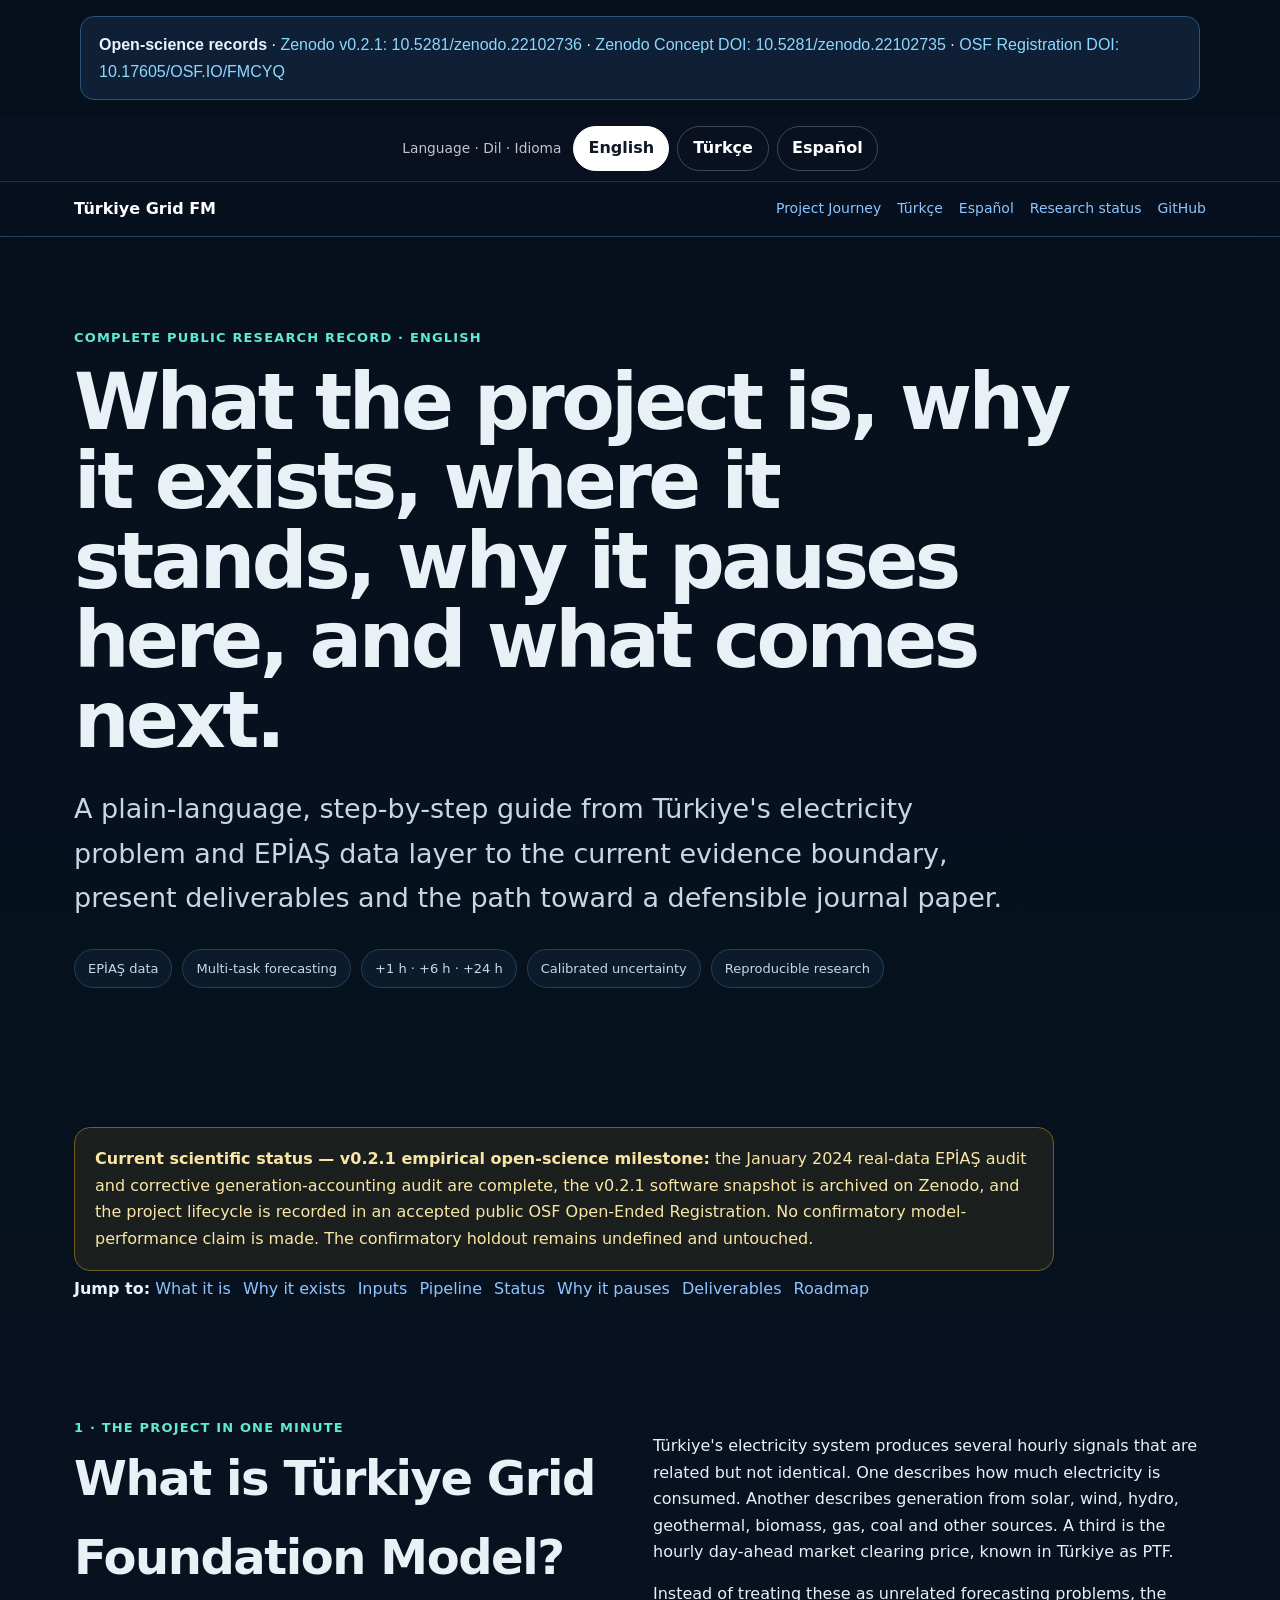
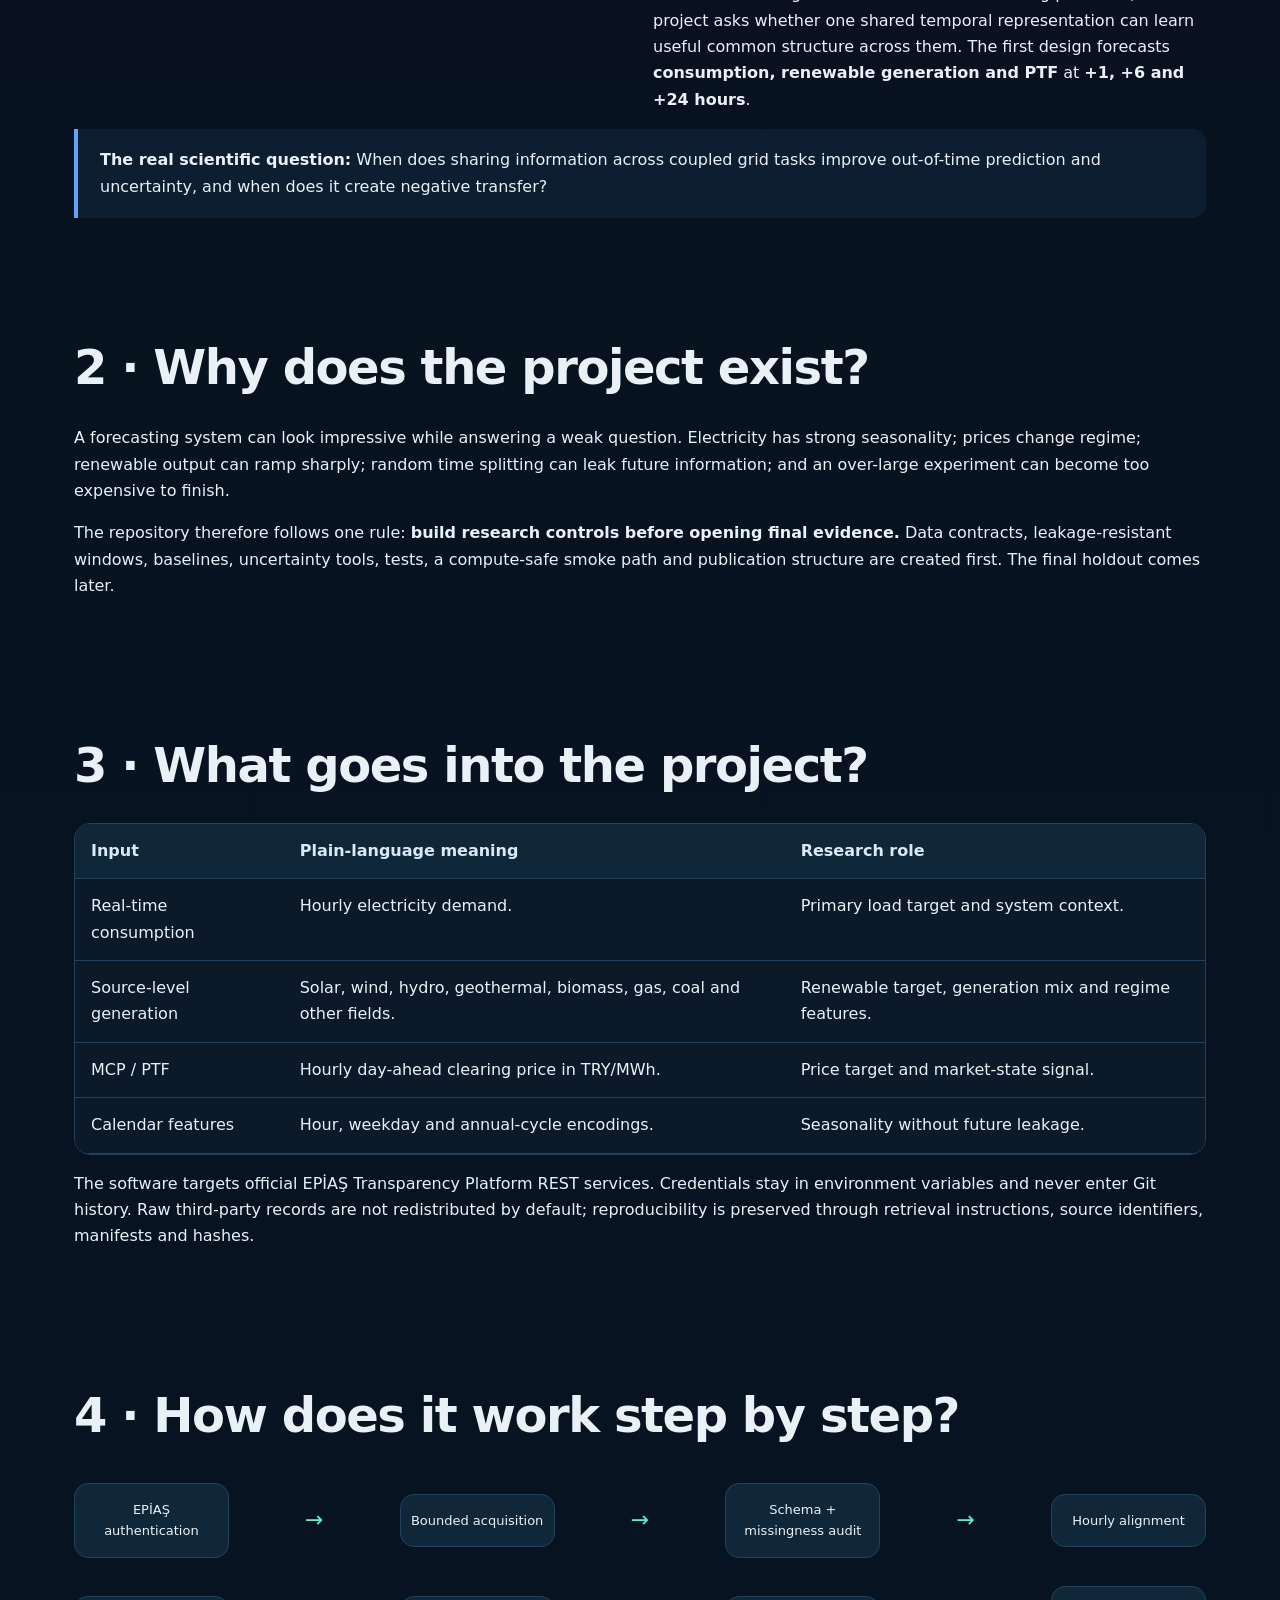
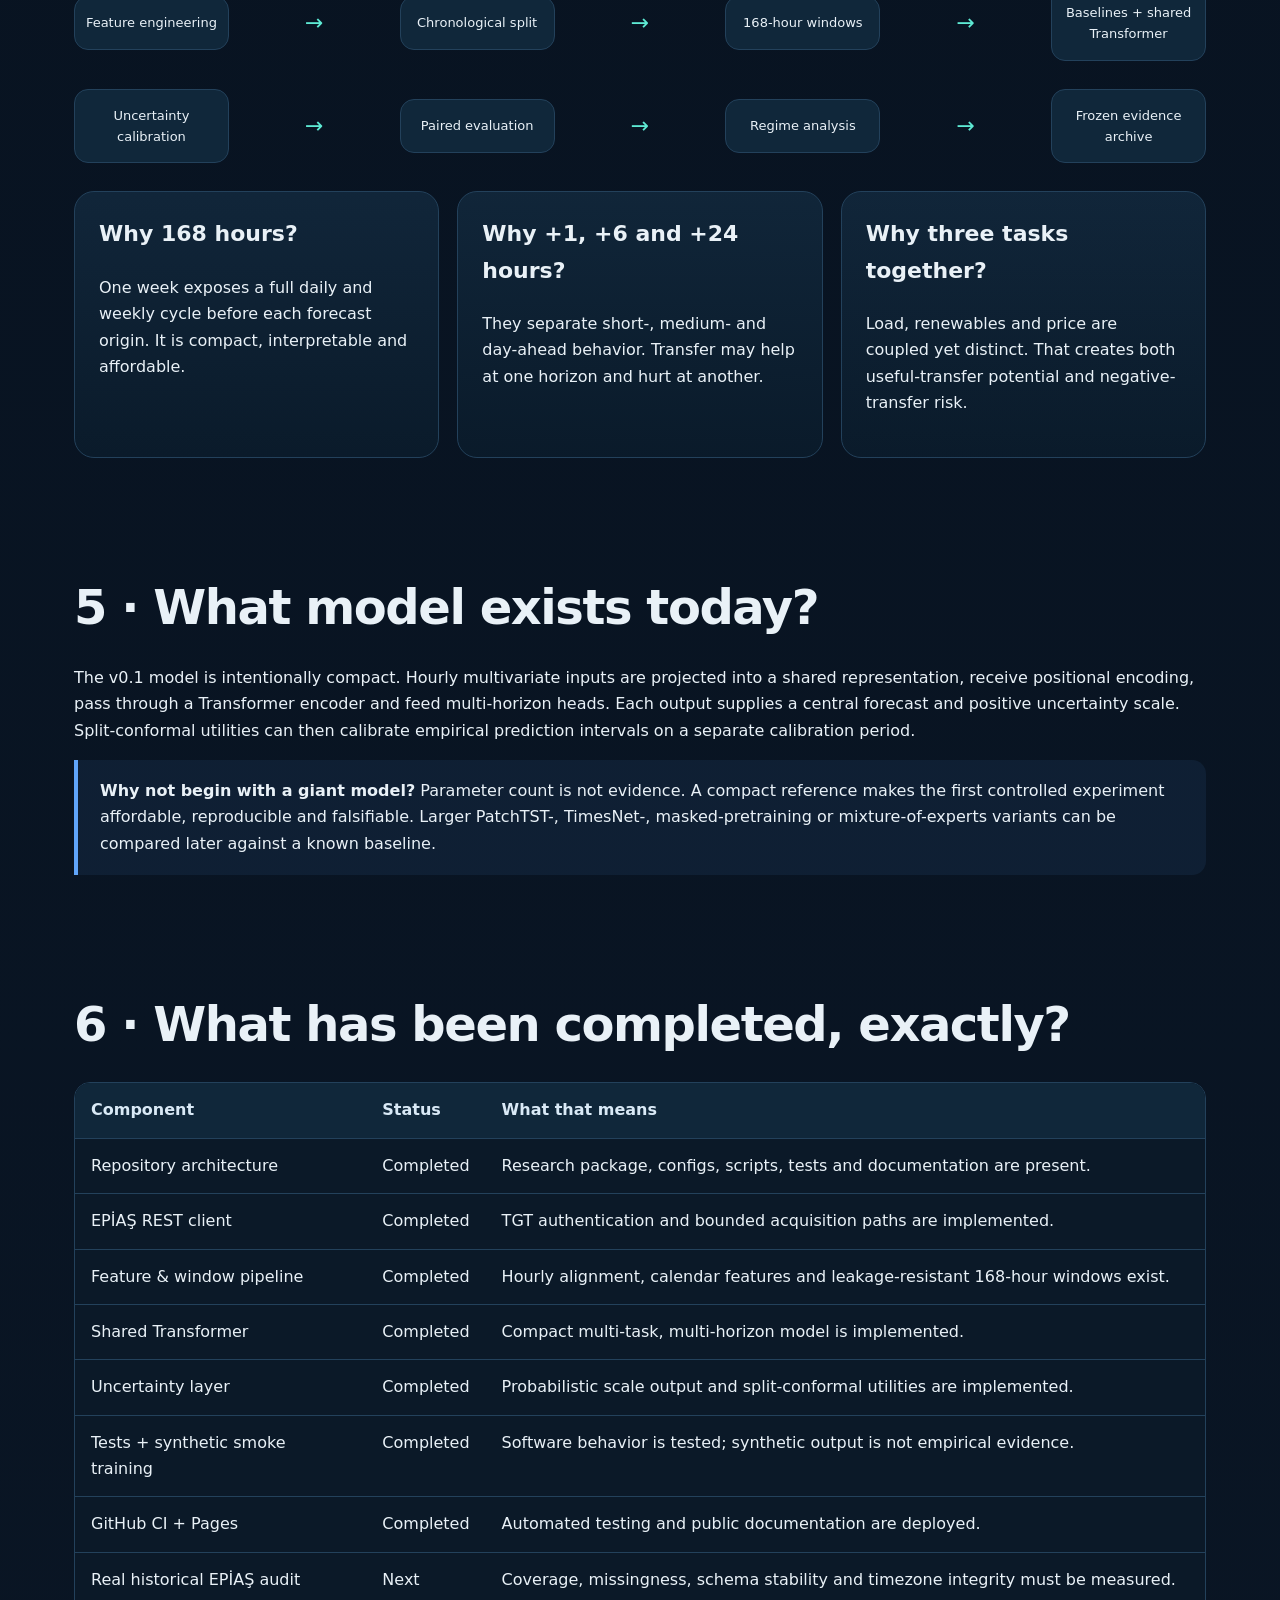
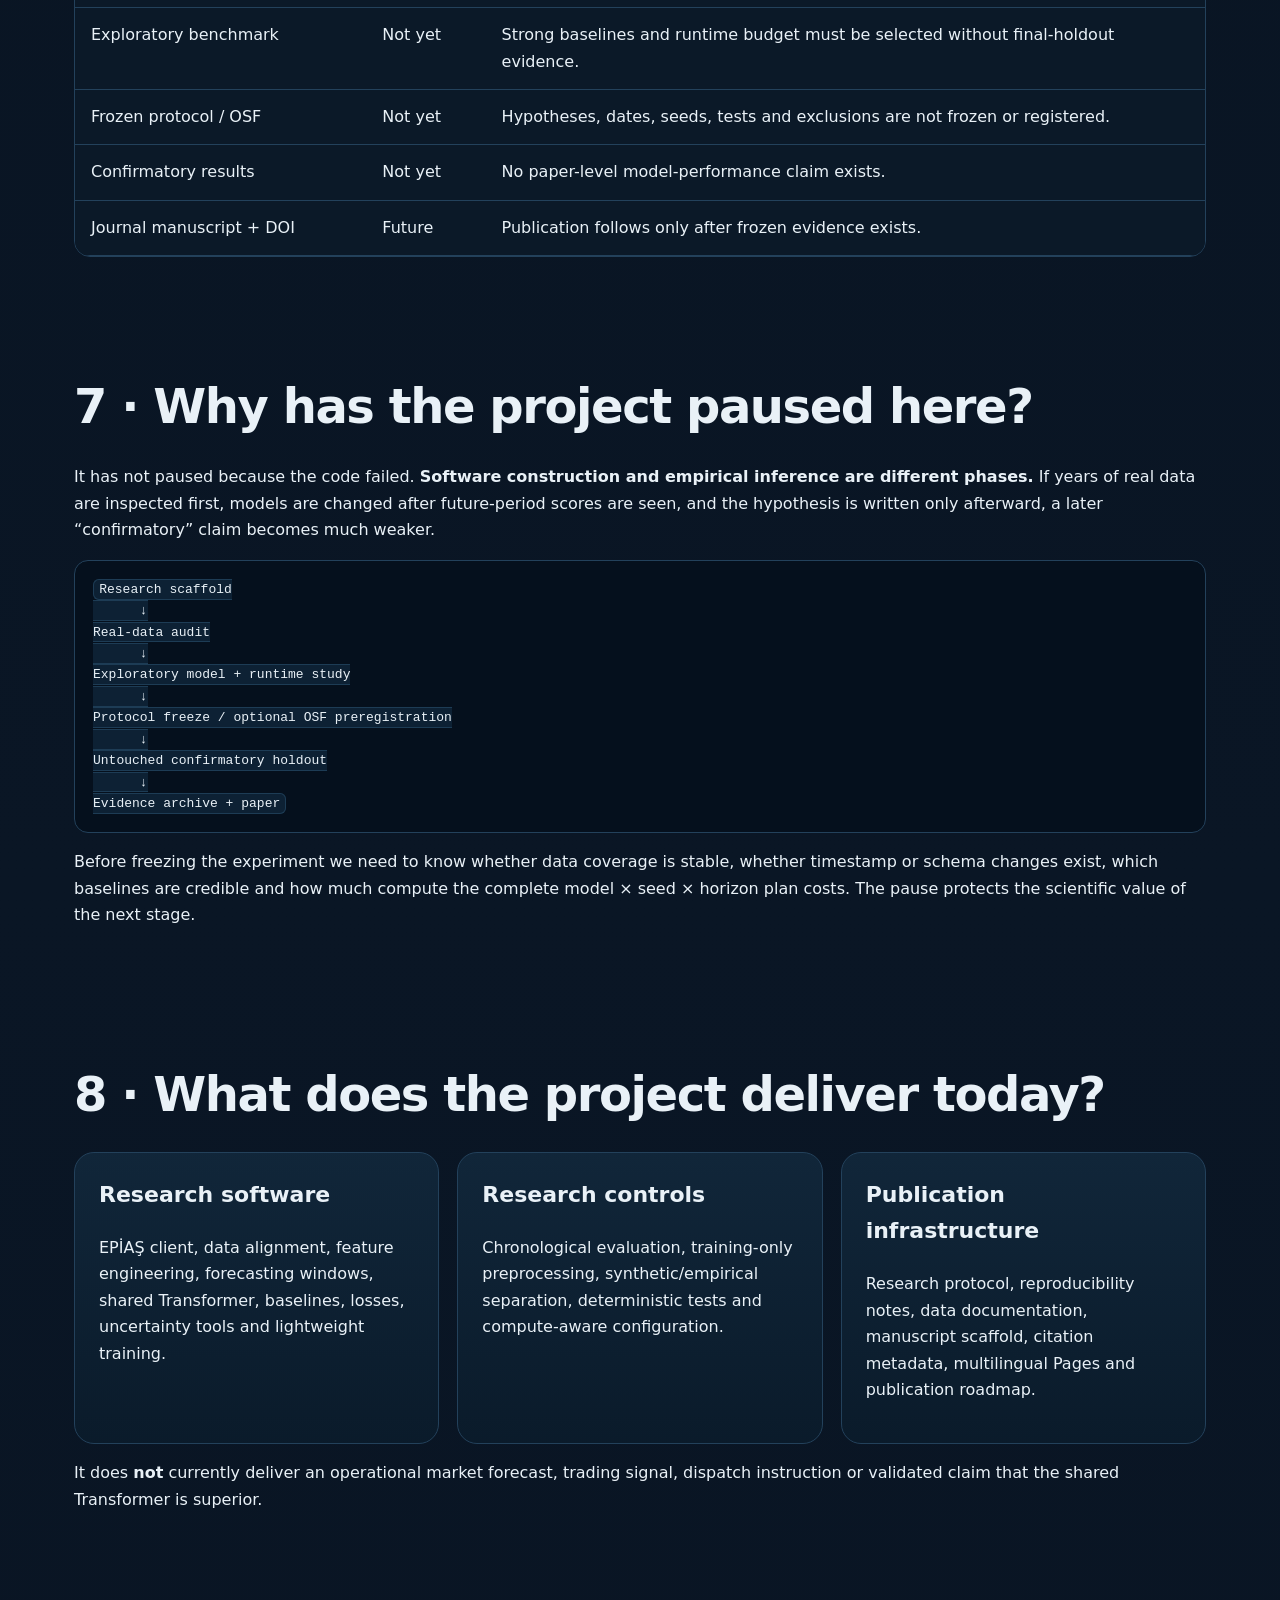
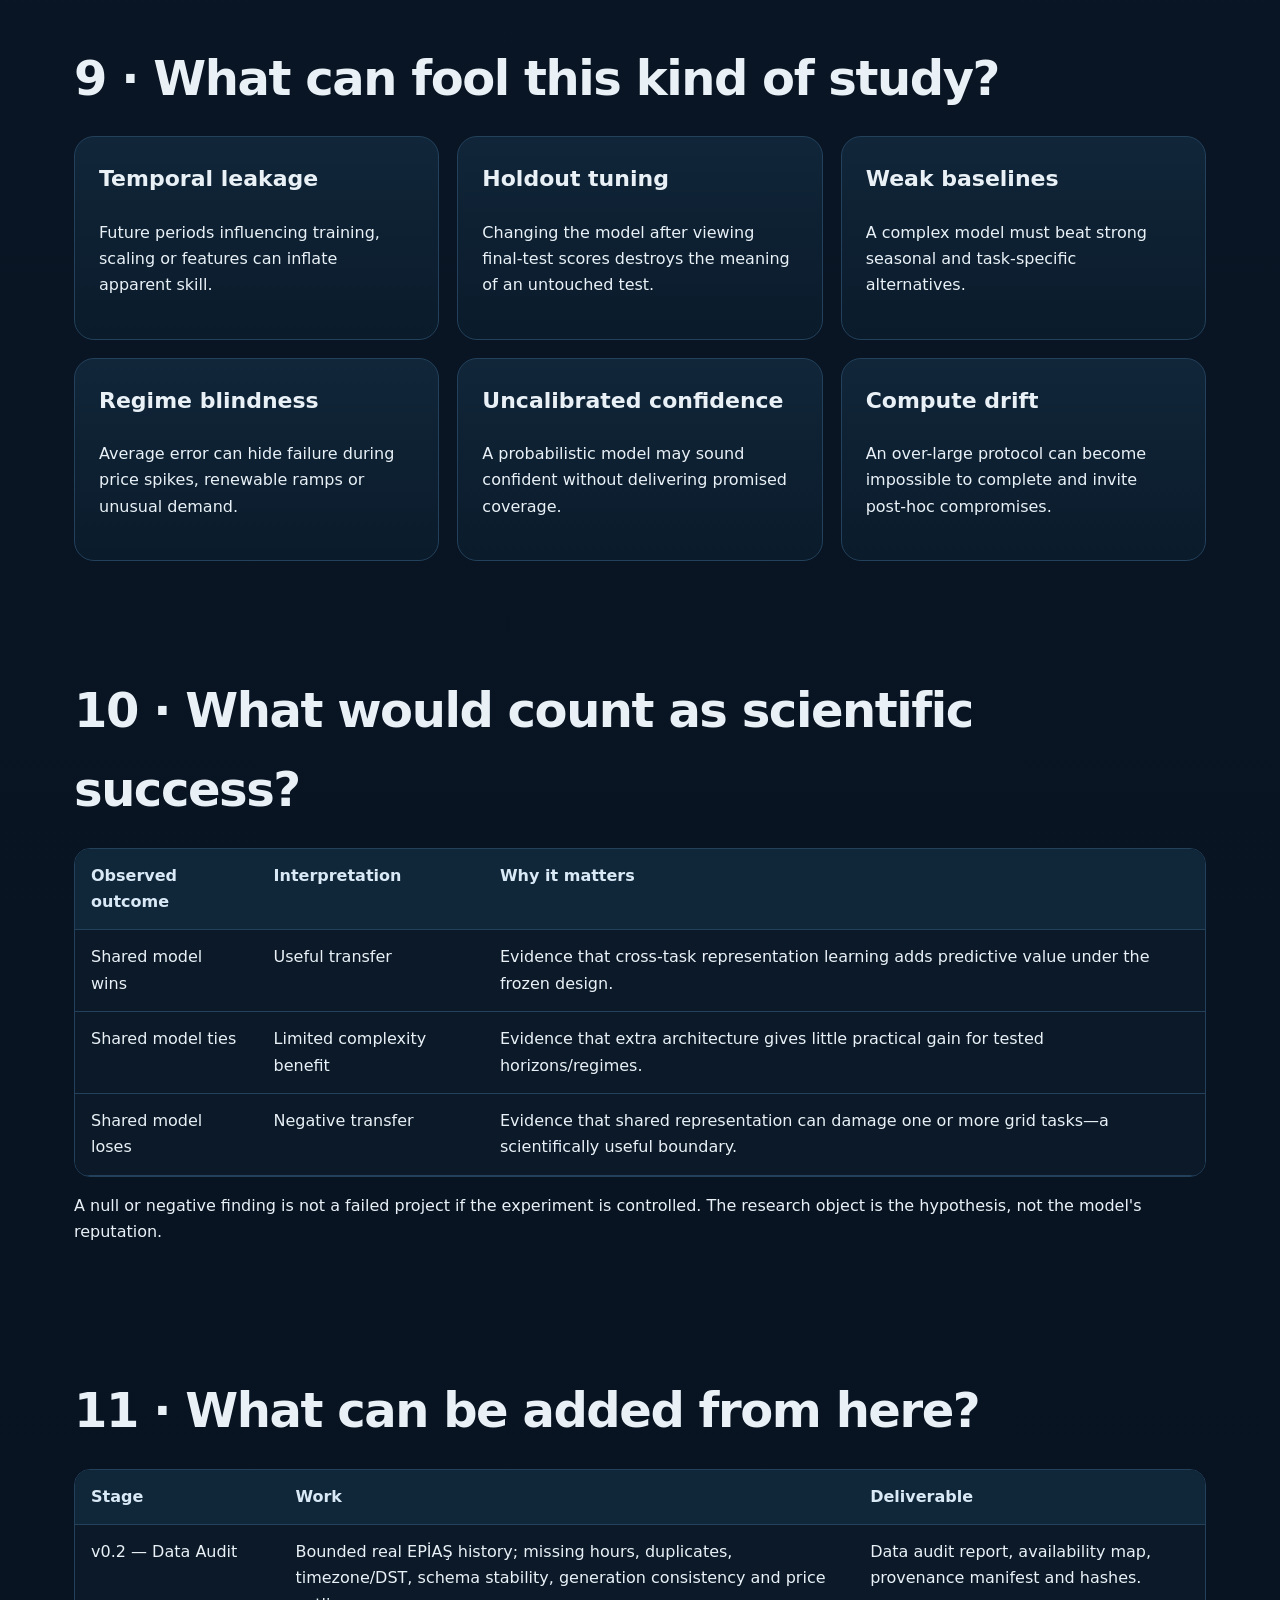
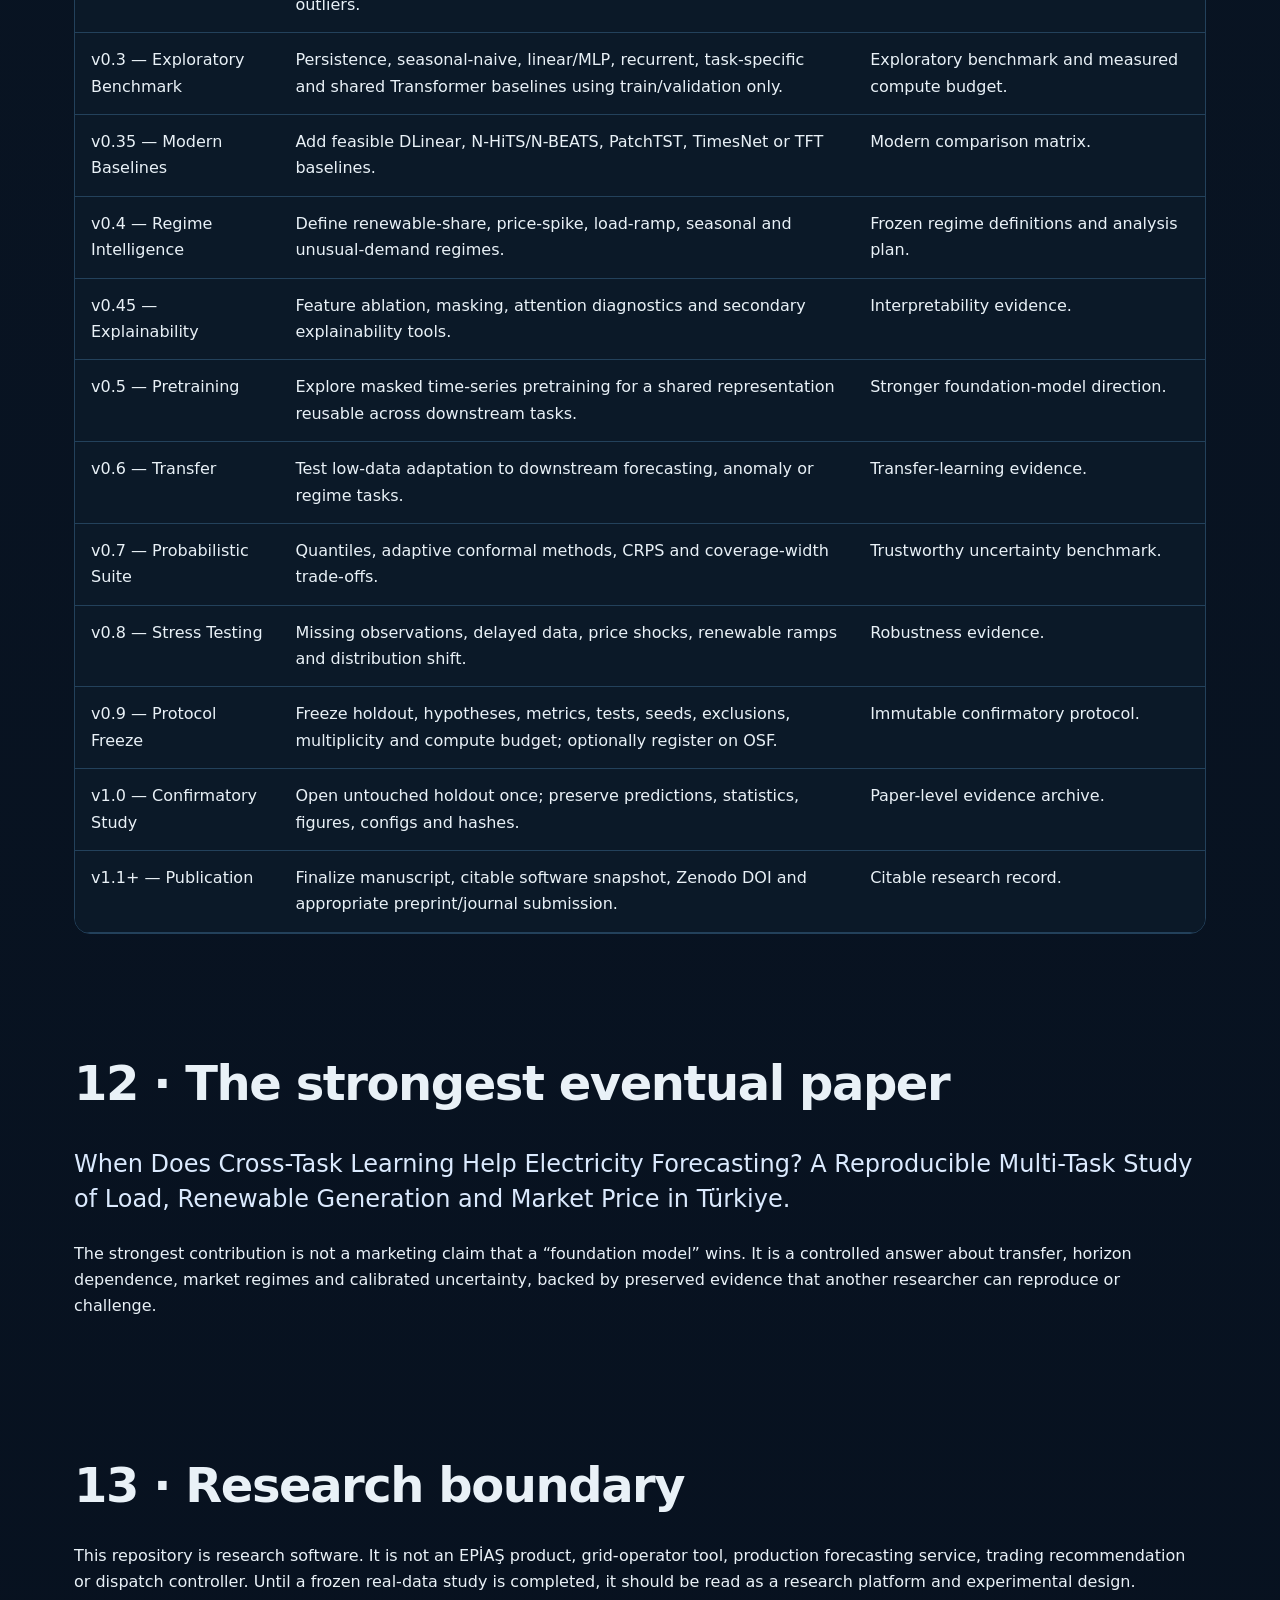
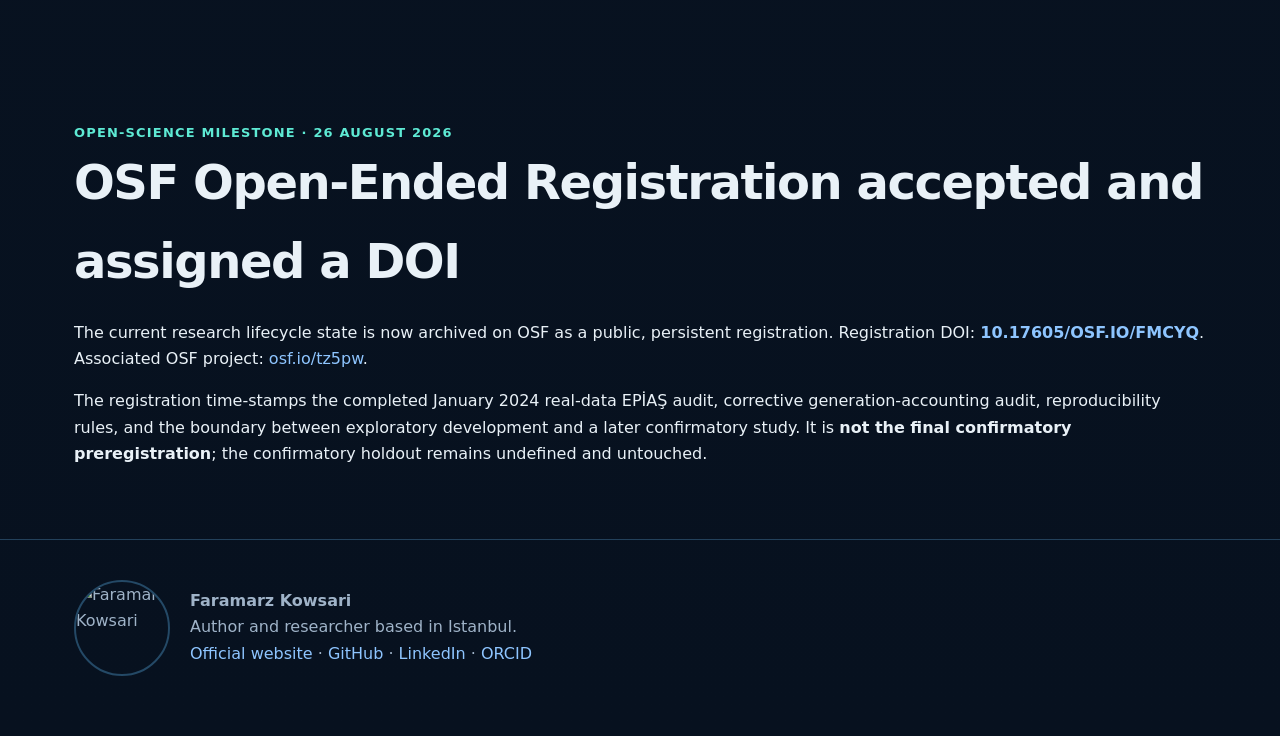
==== commit 02bd0d04: "docs: connect OSF registration across open-science records" ====
--- a/docs/en/index.html
+++ b/docs/en/index.html
@@ -10,14 +10,15 @@
 <link rel="stylesheet" href="../styles.css"><script type="application/ld+json">{"@context": "https://schema.org", "@graph": [{"@type": "TechArticle", "headline": "Türkiye Grid Foundation Model — Complete Research Guide", "description": "Step-by-step guide to Türkiye Grid Foundation Model: purpose, EPİAŞ data, architecture, completed work, evidence boundary, current deliverables and roadmap to a confirmatory paper.", "inLanguage": "en", "url": "https://faramarzkowsari.github.io/turkiye-grid-foundation-model/en/", "author": {"@type": "Person", "name": "Faramarz Kowsari", "url": "https://faramarzkowsari.github.io", "sameAs": ["https://github.com/FaramarzKowsari", "https://www.linkedin.com/in/faramarzkowsari", "https://orcid.org/0000-0003-1692-0453"]}}, {"@type": "SoftwareSourceCode", "name": "Türkiye Grid Foundation Model", "codeRepository": "https://github.com/FaramarzKowsari/turkiye-grid-foundation-model", "programmingLanguage": "Python", "license": "https://opensource.org/license/mit", "applicationCategory": "AI Research Software"}]}</script>
 <style>.toc a{display:inline-block;margin:5px 12px 5px 0}</style><style id="tgfm-language-tabs-style">.tgfm-language-tabs{position:sticky;top:0;z-index:9999;display:flex;justify-content:center;align-items:center;gap:8px;flex-wrap:wrap;padding:10px 14px;background:rgba(10,18,34,.96);border-bottom:1px solid rgba(255,255,255,.12);backdrop-filter:blur(10px)}.tgfm-language-tabs .label{margin-right:4px;font-size:.86rem;opacity:.75;color:#fff}.tgfm-language-tabs a{display:inline-flex;align-items:center;justify-content:center;min-width:92px;padding:8px 14px;border:1px solid rgba(255,255,255,.22);border-radius:999px;color:#fff;text-decoration:none;font-weight:700}.tgfm-language-tabs a:hover{background:rgba(255,255,255,.09)}.tgfm-language-tabs a.active{background:#fff;color:#111827;border-color:#fff}@media(max-width:560px){.tgfm-language-tabs .label{width:100%;text-align:center}.tgfm-language-tabs a{min-width:82px;font-size:.9rem}}</style><meta name="citation_doi" content="10.5281/zenodo.22102736">
 <meta name="DC.identifier" content="doi:10.5281/zenodo.22102736">
+<meta name="DC.relation" content="https://doi.org/10.17605/OSF.IO/FMCYQ">
 </head><body>
-<div id="tgfm-doi-panel" style="max-width:1120px;margin:16px auto;padding:14px 18px;border:1px solid #2b5278;border-radius:14px;background:#0f2036;color:#eaf2ff;font-family:Segoe UI,Arial,sans-serif;line-height:1.6"><strong>Zenodo DOI</strong> · <a href="https://doi.org/10.5281/zenodo.22102736" style="color:#8dd8ff">v0.2.1 DOI: 10.5281/zenodo.22102736</a> · <a href="https://doi.org/10.5281/zenodo.22102735" style="color:#8dd8ff">Concept DOI: 10.5281/zenodo.22102735</a></div><div class="tgfm-language-tabs" role="navigation" aria-label="Language selector"><span class="label">Language · Dil · Idioma</span><a class="active" href="https://faramarzkowsari.github.io/turkiye-grid-foundation-model/en/" hreflang="en">English</a><a class="" href="https://faramarzkowsari.github.io/turkiye-grid-foundation-model/tr/" hreflang="tr-TR">Türkçe</a><a class="" href="https://faramarzkowsari.github.io/turkiye-grid-foundation-model/es/" hreflang="es-ES">Español</a></div>
+<div id="tgfm-doi-panel" style="max-width:1120px;margin:16px auto;padding:14px 18px;border:1px solid #2b5278;border-radius:14px;background:#0f2036;color:#eaf2ff;font-family:Segoe UI,Arial,sans-serif;line-height:1.7"><strong>Open-science records</strong> · <a href="https://doi.org/10.5281/zenodo.22102736" style="color:#8dd8ff">Zenodo v0.2.1: 10.5281/zenodo.22102736</a> · <a href="https://doi.org/10.5281/zenodo.22102735" style="color:#8dd8ff">Zenodo Concept DOI: 10.5281/zenodo.22102735</a> · <a href="https://doi.org/10.17605/OSF.IO/FMCYQ" style="color:#8dd8ff">OSF Registration DOI: 10.17605/OSF.IO/FMCYQ</a></div><div class="tgfm-language-tabs" role="navigation" aria-label="Language selector"><span class="label">Language · Dil · Idioma</span><a class="active" href="https://faramarzkowsari.github.io/turkiye-grid-foundation-model/en/" hreflang="en">English</a><a class="" href="https://faramarzkowsari.github.io/turkiye-grid-foundation-model/tr/" hreflang="tr-TR">Türkçe</a><a class="" href="https://faramarzkowsari.github.io/turkiye-grid-foundation-model/es/" hreflang="es-ES">Español</a></div>
 <nav class="nav"><div class="wrap"><a class="brand" href="../index.html">Türkiye Grid FM</a><div class="links"><a href="project-journey.html">Project Journey</a><a href="../tr/">Türkçe</a><a href="../es/">Español</a><a href="../results.html">Research status</a><a href="https://github.com/FaramarzKowsari/turkiye-grid-foundation-model">GitHub</a></div></div></nav>
 <header class="hero"><div class="wrap"><div class="eyebrow">Complete public research record · English</div><h1>What the project is, why it exists, where it stands, why it pauses here, and what comes next.</h1>
 <p class="lead">A plain-language, step-by-step guide from Türkiye's electricity problem and EPİAŞ data layer to the current evidence boundary, present deliverables and the path toward a defensible journal paper.</p>
 <div class="chips"><span class="chip">EPİAŞ data</span><span class="chip">Multi-task forecasting</span><span class="chip">+1 h · +6 h · +24 h</span><span class="chip">Calibrated uncertainty</span><span class="chip">Reproducible research</span></div></div></header>
 <main>
-<section class="section"><div class="wrap"><div class="status"><strong>Current scientific status — v0.1 research scaffold:</strong> software, tests, synthetic smoke training, EPİAŞ client, feature pipeline, shared Transformer, uncertainty utilities, CI and public documentation are implemented. A completed real-data audit, frozen confirmatory protocol, OSF preregistration and paper-level empirical result do not yet exist. This is an intentional evidence boundary, not an abandoned project.</div>
+<section class="section"><div class="wrap"><div class="status"><strong>Current scientific status — v0.2.1 empirical open-science milestone:</strong> the January 2024 real-data EPİAŞ audit and corrective generation-accounting audit are complete, the v0.2.1 software snapshot is archived on Zenodo, and the project lifecycle is recorded in an accepted public OSF Open-Ended Registration. No confirmatory model-performance claim is made. The confirmatory holdout remains undefined and untouched.</div>
 <div class="toc"><strong>Jump to:</strong> <a href="#what">What it is</a><a href="#why">Why it exists</a><a href="#inputs">Inputs</a><a href="#pipeline">Pipeline</a><a href="#status">Status</a><a href="#pause">Why it pauses</a><a href="#deliver">Deliverables</a><a href="#future">Roadmap</a></div></div></section>
 
 <section id="what" class="section"><div class="wrap"><div class="two"><div><div class="eyebrow">1 · The project in one minute</div><h2>What is Türkiye Grid Foundation Model?</h2></div><div>
@@ -76,6 +77,7 @@
 <p>The strongest contribution is not a marketing claim that a “foundation model” wins. It is a controlled answer about transfer, horizon dependence, market regimes and calibrated uncertainty, backed by preserved evidence that another researcher can reproduce or challenge.</p></div></section>
 
 <section class="section"><div class="wrap"><h2>13 · Research boundary</h2><p>This repository is research software. It is not an EPİAŞ product, grid-operator tool, production forecasting service, trading recommendation or dispatch controller. Until a frozen real-data study is completed, it should be read as a research platform and experimental design.</p></div></section>
+<section id="osf-open-science-milestone" class="section alt"><div class="wrap"><div class="eyebrow">Open-science milestone · 26 August 2026</div><h2>OSF Open-Ended Registration accepted and assigned a DOI</h2><p>The current research lifecycle state is now archived on OSF as a public, persistent registration. Registration DOI: <a href="https://doi.org/10.17605/OSF.IO/FMCYQ"><strong>10.17605/OSF.IO/FMCYQ</strong></a>. Associated OSF project: <a href="https://osf.io/tz5pw">osf.io/tz5pw</a>.</p><p>The registration time-stamps the completed January 2024 real-data EPİAŞ audit, corrective generation-accounting audit, reproducibility rules, and the boundary between exploratory development and a later confirmatory study. It is <strong>not the final confirmatory preregistration</strong>; the confirmatory holdout remains undefined and untouched.</p></div></section>
 </main>
 <footer class="footer"><div class="wrap"><div class="author"><img src="https://avatars.githubusercontent.com/u/105053743?v=4&s=192" alt="Faramarz Kowsari"><div><strong>Faramarz Kowsari</strong><br><span>Author and researcher based in Istanbul.</span><br><a href="https://FaramarzKowsari.github.io">Official website</a> · <a href="https://github.com/FaramarzKowsari">GitHub</a> · <a href="https://www.linkedin.com/in/faramarzkowsari">LinkedIn</a> · <a href="https://orcid.org/0000-0003-1692-0453">ORCID</a></div></div></div></footer>
 </body></html>
